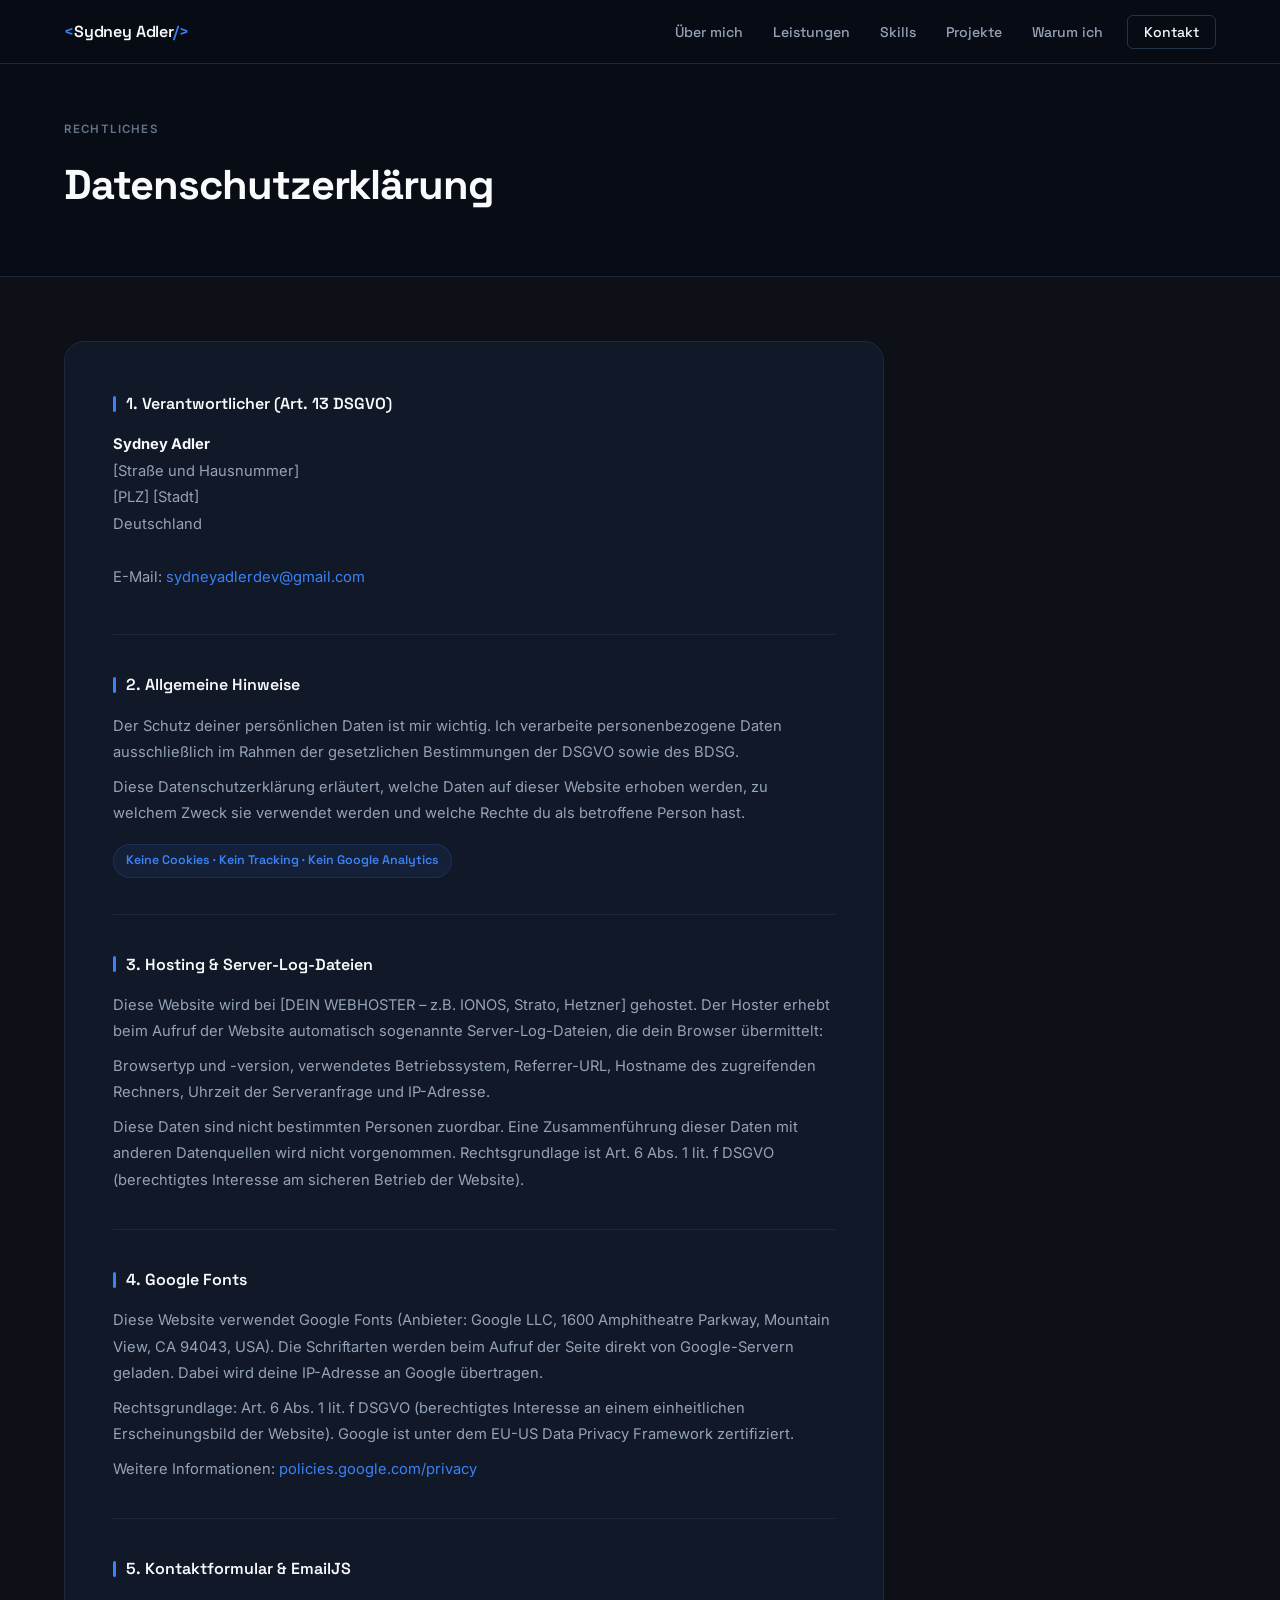
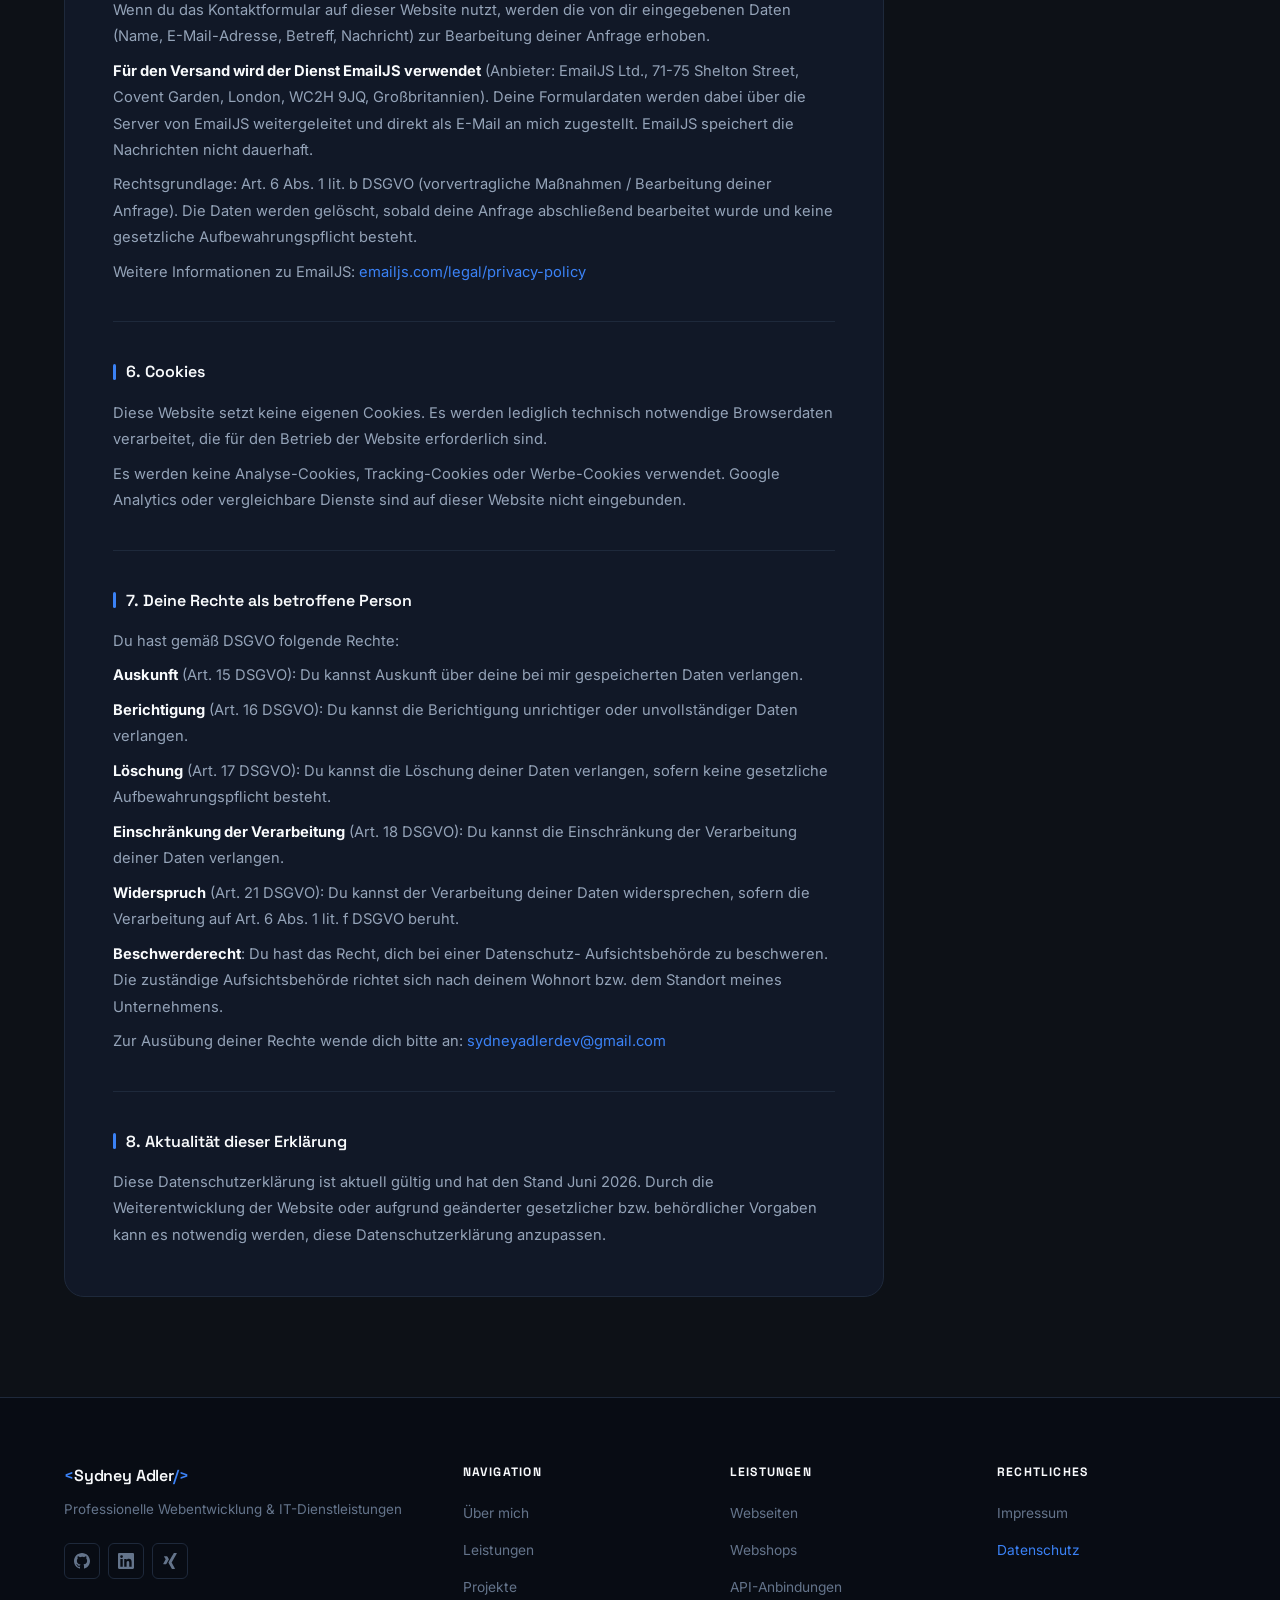
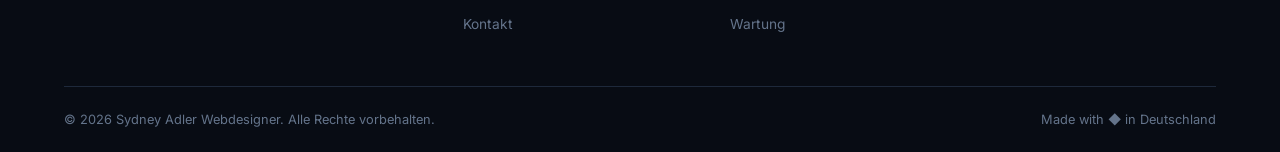
==== Portfolio/datenschutz.html @ a9b1ef99 "Rename to Sydney Adler Webdesigner, add GitHub link Co-Authored-By: Claude Sonnet 4.6 <noreply@anthr" ====
<!DOCTYPE html>
<html lang="de">
<head>
  <meta charset="UTF-8" />
  <meta name="viewport" content="width=device-width, initial-scale=1.0" />
  <!-- Datenschutz soll nicht von Suchmaschinen indexiert werden -->
  <meta name="robots" content="noindex, nofollow" />
  <title>Datenschutzerklärung | Sydney Adler Webdesigner</title>
  <link rel="preconnect" href="https://fonts.googleapis.com" />
  <link rel="preconnect" href="https://fonts.gstatic.com" crossorigin />
  <link href="https://fonts.googleapis.com/css2?family=Space+Grotesk:wght@300;400;500;600;700&family=Inter:wght@300;400;500;600&display=swap" rel="stylesheet" />
  <link rel="stylesheet" href="style.css" />
</head>
<body>

  <!-- NAVBAR – Links zeigen zurück auf index.html -->
  <nav class="navbar scrolled" id="navbar">
    <div class="navbar__container">
      <a href="index.html" class="navbar__logo">
        <span class="navbar__logo-bracket">&lt;</span>Sydney Adler<span class="navbar__logo-bracket">/&gt;</span>
      </a>
      <ul class="navbar__menu">
        <li><a href="index.html#about" class="navbar__link">Über mich</a></li>
        <li><a href="index.html#services" class="navbar__link">Leistungen</a></li>
        <li><a href="index.html#skills" class="navbar__link">Skills</a></li>
        <li><a href="index.html#projects" class="navbar__link">Projekte</a></li>
        <li><a href="index.html#why-me" class="navbar__link">Warum ich</a></li>
        <li><a href="index.html#contact" class="navbar__link navbar__link--cta">Kontakt</a></li>
      </ul>
      <button class="navbar__toggle" id="navbar-toggle" aria-label="Menü öffnen" aria-expanded="false">
        <span></span><span></span><span></span>
      </button>
    </div>
  </nav>

  <!-- MOBILE OVERLAY -->
  <div class="mobile-overlay" id="mobile-overlay">
    <button class="mobile-overlay__close" id="mobile-overlay-close" aria-label="Menü schließen">&#10005;</button>
    <ul class="mobile-overlay__menu">
      <li><a href="index.html#about" class="mobile-overlay__link">Über mich</a></li>
      <li><a href="index.html#services" class="mobile-overlay__link">Leistungen</a></li>
      <li><a href="index.html#skills" class="mobile-overlay__link">Skills</a></li>
      <li><a href="index.html#projects" class="mobile-overlay__link">Projekte</a></li>
      <li><a href="index.html#why-me" class="mobile-overlay__link">Warum ich</a></li>
      <li><a href="index.html#contact" class="mobile-overlay__link mobile-overlay__link--cta">Kontakt</a></li>
    </ul>
    <p class="mobile-overlay__brand">Sydney Adler Webdesigner</p>
  </div>

  <!-- SEITENHEADER -->
  <div class="legal-hero">
    <div class="container">
      <p class="legal-hero__label">Rechtliches</p>
      <h1 class="legal-hero__title">Datenschutzerklärung</h1>
    </div>
  </div>

  <!-- INHALT -->
  <div class="legal-content">
    <div class="container">
      <div class="legal-card">

        <!-- 1. Verantwortlicher -->
        <div class="legal-section">
          <h2 class="legal-section__title">1. Verantwortlicher (Art. 13 DSGVO)</h2>
          <address>
            <strong>Sydney Adler</strong><br />
            <!-- ADRESSE: Gleiche Adresse wie im Impressum -->
            [Straße und Hausnummer]<br />
            [PLZ] [Stadt]<br />
            Deutschland<br /><br />
            E-Mail: <a href="mailto:sydneyadlerdev@gmail.com">sydneyadlerdev@gmail.com</a>
          </address>
        </div>

        <!-- 2. Allgemeines -->
        <div class="legal-section">
          <h2 class="legal-section__title">2. Allgemeine Hinweise</h2>
          <p>
            Der Schutz deiner persönlichen Daten ist mir wichtig. Ich verarbeite personenbezogene
            Daten ausschließlich im Rahmen der gesetzlichen Bestimmungen der DSGVO sowie des BDSG.
          </p>
          <p>
            Diese Datenschutzerklärung erläutert, welche Daten auf dieser Website erhoben werden,
            zu welchem Zweck sie verwendet werden und welche Rechte du als betroffene Person hast.
          </p>
          <span class="legal-badge">Keine Cookies &#183; Kein Tracking &#183; Kein Google Analytics</span>
        </div>

        <!-- 3. Hosting -->
        <div class="legal-section">
          <h2 class="legal-section__title">3. Hosting &amp; Server-Log-Dateien</h2>
          <p>
            <!-- HOSTING: Trage hier deinen Webhost ein, sobald die Seite online geht -->
            Diese Website wird bei [DEIN WEBHOSTER – z.B. IONOS, Strato, Hetzner] gehostet.
            Der Hoster erhebt beim Aufruf der Website automatisch sogenannte Server-Log-Dateien,
            die dein Browser übermittelt:
          </p>
          <p>
            Browsertyp und -version, verwendetes Betriebssystem, Referrer-URL, Hostname des
            zugreifenden Rechners, Uhrzeit der Serveranfrage und IP-Adresse.
          </p>
          <p>
            Diese Daten sind nicht bestimmten Personen zuordbar. Eine Zusammenführung dieser Daten
            mit anderen Datenquellen wird nicht vorgenommen. Rechtsgrundlage ist Art. 6 Abs. 1 lit. f
            DSGVO (berechtigtes Interesse am sicheren Betrieb der Website).
          </p>
        </div>

        <!-- 4. Google Fonts -->
        <div class="legal-section">
          <h2 class="legal-section__title">4. Google Fonts</h2>
          <p>
            Diese Website verwendet Google Fonts (Anbieter: Google LLC, 1600 Amphitheatre Parkway,
            Mountain View, CA 94043, USA). Die Schriftarten werden beim Aufruf der Seite direkt von
            Google-Servern geladen. Dabei wird deine IP-Adresse an Google übertragen.
          </p>
          <p>
            Rechtsgrundlage: Art. 6 Abs. 1 lit. f DSGVO (berechtigtes Interesse an einem einheitlichen
            Erscheinungsbild der Website). Google ist unter dem EU-US Data Privacy Framework zertifiziert.
          </p>
          <p>
            Weitere Informationen: <a href="https://policies.google.com/privacy" target="_blank" rel="noopener noreferrer">
            policies.google.com/privacy</a>
          </p>
        </div>

        <!-- 5. Kontaktformular & EmailJS -->
        <div class="legal-section">
          <h2 class="legal-section__title">5. Kontaktformular &amp; EmailJS</h2>
          <p>
            Wenn du das Kontaktformular auf dieser Website nutzt, werden die von dir eingegebenen
            Daten (Name, E-Mail-Adresse, Betreff, Nachricht) zur Bearbeitung deiner Anfrage erhoben.
          </p>
          <p>
            <strong>Für den Versand wird der Dienst EmailJS verwendet</strong> (Anbieter: EmailJS Ltd.,
            71-75 Shelton Street, Covent Garden, London, WC2H 9JQ, Großbritannien). Deine Formulardaten
            werden dabei über die Server von EmailJS weitergeleitet und direkt als E-Mail an mich
            zugestellt. EmailJS speichert die Nachrichten nicht dauerhaft.
          </p>
          <p>
            Rechtsgrundlage: Art. 6 Abs. 1 lit. b DSGVO (vorvertragliche Maßnahmen / Bearbeitung
            deiner Anfrage). Die Daten werden gelöscht, sobald deine Anfrage abschließend bearbeitet
            wurde und keine gesetzliche Aufbewahrungspflicht besteht.
          </p>
          <p>
            Weitere Informationen zu EmailJS:
            <a href="https://www.emailjs.com/legal/privacy-policy/" target="_blank" rel="noopener noreferrer">
              emailjs.com/legal/privacy-policy
            </a>
          </p>
        </div>

        <!-- 6. Cookies -->
        <div class="legal-section">
          <h2 class="legal-section__title">6. Cookies</h2>
          <p>
            Diese Website setzt keine eigenen Cookies. Es werden lediglich technisch notwendige
            Browserdaten verarbeitet, die für den Betrieb der Website erforderlich sind.
          </p>
          <p>
            Es werden keine Analyse-Cookies, Tracking-Cookies oder Werbe-Cookies verwendet.
            Google Analytics oder vergleichbare Dienste sind auf dieser Website nicht eingebunden.
          </p>
        </div>

        <!-- 7. Betroffenenrechte -->
        <div class="legal-section">
          <h2 class="legal-section__title">7. Deine Rechte als betroffene Person</h2>
          <p>Du hast gemäß DSGVO folgende Rechte:</p>
          <p>
            <strong>Auskunft</strong> (Art. 15 DSGVO): Du kannst Auskunft über deine bei mir
            gespeicherten Daten verlangen.
          </p>
          <p>
            <strong>Berichtigung</strong> (Art. 16 DSGVO): Du kannst die Berichtigung unrichtiger
            oder unvollständiger Daten verlangen.
          </p>
          <p>
            <strong>Löschung</strong> (Art. 17 DSGVO): Du kannst die Löschung deiner Daten
            verlangen, sofern keine gesetzliche Aufbewahrungspflicht besteht.
          </p>
          <p>
            <strong>Einschränkung der Verarbeitung</strong> (Art. 18 DSGVO): Du kannst die
            Einschränkung der Verarbeitung deiner Daten verlangen.
          </p>
          <p>
            <strong>Widerspruch</strong> (Art. 21 DSGVO): Du kannst der Verarbeitung deiner Daten
            widersprechen, sofern die Verarbeitung auf Art. 6 Abs. 1 lit. f DSGVO beruht.
          </p>
          <p>
            <strong>Beschwerderecht</strong>: Du hast das Recht, dich bei einer Datenschutz-
            Aufsichtsbehörde zu beschweren. Die zuständige Aufsichtsbehörde richtet sich nach
            deinem Wohnort bzw. dem Standort meines Unternehmens.
          </p>
          <p>
            Zur Ausübung deiner Rechte wende dich bitte an:
            <a href="mailto:sydneyadlerdev@gmail.com">sydneyadlerdev@gmail.com</a>
          </p>
        </div>

        <!-- 8. Aktualität -->
        <div class="legal-section">
          <h2 class="legal-section__title">8. Aktualität dieser Erklärung</h2>
          <p>
            Diese Datenschutzerklärung ist aktuell gültig und hat den Stand Juni 2026.
            Durch die Weiterentwicklung der Website oder aufgrund geänderter gesetzlicher bzw.
            behördlicher Vorgaben kann es notwendig werden, diese Datenschutzerklärung anzupassen.
          </p>
        </div>

      </div>
    </div>
  </div>

  <!-- FOOTER -->
  <footer class="footer">
    <div class="container">
      <div class="footer__grid">
        <div class="footer__brand">
          <a href="index.html" class="footer__logo">
            <span class="navbar__logo-bracket">&lt;</span>Sydney Adler<span class="navbar__logo-bracket">/&gt;</span>
          </a>
          <p class="footer__tagline">Professionelle Webentwicklung &amp; IT-Dienstleistungen</p>
          <div class="footer__social">
            <a href="https://github.com/sydneyadlr" class="footer__social-link" aria-label="GitHub" target="_blank" rel="noopener noreferrer">
              <svg xmlns="http://www.w3.org/2000/svg" width="16" height="16" viewBox="0 0 24 24" fill="currentColor" aria-hidden="true"><path d="M12 0C5.374 0 0 5.373 0 12c0 5.302 3.438 9.8 8.207 11.387.599.111.793-.261.793-.577v-2.234c-3.338.726-4.033-1.416-4.033-1.416-.546-1.387-1.333-1.756-1.333-1.756-1.089-.745.083-.729.083-.729 1.205.084 1.839 1.237 1.839 1.237 1.07 1.834 2.807 1.304 3.492.997.107-.775.418-1.305.762-1.604-2.665-.305-5.467-1.334-5.467-5.931 0-1.311.469-2.381 1.236-3.221-.124-.303-.535-1.524.117-3.176 0 0 1.008-.322 3.301 1.23A11.509 11.509 0 0 1 12 5.803c1.02.005 2.047.138 3.006.404 2.291-1.552 3.297-1.23 3.297-1.23.653 1.653.242 2.874.118 3.176.77.84 1.235 1.911 1.235 3.221 0 4.609-2.807 5.624-5.479 5.921.43.372.823 1.102.823 2.222v3.293c0 .319.192.694.801.576C20.566 21.797 24 17.3 24 12c0-6.627-5.373-12-12-12z"/></svg>
            </a>
            <a href="#" class="footer__social-link" aria-label="LinkedIn">
              <svg xmlns="http://www.w3.org/2000/svg" width="16" height="16" viewBox="0 0 24 24" fill="currentColor" aria-hidden="true"><path d="M20.447 20.452h-3.554v-5.569c0-1.328-.027-3.037-1.852-3.037-1.853 0-2.136 1.445-2.136 2.939v5.667H9.351V9h3.414v1.561h.046c.477-.9 1.637-1.85 3.37-1.85 3.601 0 4.267 2.37 4.267 5.455v6.286zM5.337 7.433a2.062 2.062 0 0 1-2.063-2.065 2.064 2.064 0 1 1 2.063 2.065zm1.782 13.019H3.555V9h3.564v11.452zM22.225 0H1.771C.792 0 0 .774 0 1.729v20.542C0 23.227.792 24 1.771 24h20.451C23.2 24 24 23.227 24 22.271V1.729C24 .774 23.2 0 22.222 0h.003z"/></svg>
            </a>
            <a href="#" class="footer__social-link" aria-label="XING">
              <svg xmlns="http://www.w3.org/2000/svg" width="16" height="16" viewBox="0 0 24 24" fill="currentColor" aria-hidden="true"><path d="M18.188 0c-.517 0-.741.325-.927.66 0 0-7.455 13.224-7.702 13.657.015.024 4.919 9.023 4.919 9.023.17.308.436.66.967.66h3.454c.211 0 .375-.078.463-.22.089-.151.089-.346-.009-.536l-4.879-8.916c-.004-.006-.004-.016 0-.022L22.139.756c.095-.191.097-.387.006-.535C22.056.078 21.894 0 21.686 0h-3.498zM3.648 4.74c-.211 0-.385.074-.473.216-.09.149-.078.339.02.531l2.34 4.05c.004.01.004.016 0 .021L1.86 16.051c-.099.188-.093.381 0 .529.085.142.239.234.45.234h3.461c.518 0 .766-.348.945-.667l3.734-6.609-2.378-4.155c-.172-.315-.434-.643-.962-.643H3.648z"/></svg>
            </a>
          </div>
        </div>
        <div class="footer__nav">
          <h4 class="footer__nav-title">Navigation</h4>
          <ul class="footer__nav-list">
            <li><a href="index.html#about">Über mich</a></li>
            <li><a href="index.html#services">Leistungen</a></li>
            <li><a href="index.html#projects">Projekte</a></li>
            <li><a href="index.html#contact">Kontakt</a></li>
          </ul>
        </div>
        <div class="footer__nav">
          <h4 class="footer__nav-title">Leistungen</h4>
          <ul class="footer__nav-list">
            <li><a href="index.html#services">Webseiten</a></li>
            <li><a href="index.html#services">Webshops</a></li>
            <li><a href="index.html#services">API-Anbindungen</a></li>
            <li><a href="index.html#services">Wartung</a></li>
          </ul>
        </div>
        <div class="footer__nav">
          <h4 class="footer__nav-title">Rechtliches</h4>
          <ul class="footer__nav-list">
            <li><a href="impressum.html">Impressum</a></li>
            <li><a href="datenschutz.html" style="color: var(--blue-primary)">Datenschutz</a></li>
          </ul>
        </div>
      </div>
      <div class="footer__bottom">
        <p>&copy; 2026 Sydney Adler Webdesigner. Alle Rechte vorbehalten.</p>
        <p class="footer__made">Made with &#9670; in Deutschland</p>
      </div>
    </div>
  </footer>

  <script>
    document.addEventListener('DOMContentLoaded', () => {
      const toggle   = document.getElementById('navbar-toggle');
      const overlay  = document.getElementById('mobile-overlay');
      const closeBtn = document.getElementById('mobile-overlay-close');
      const links    = document.querySelectorAll('.mobile-overlay__link');
      if (!toggle || !overlay) return;
      const open  = () => { overlay.classList.add('open');    toggle.classList.add('open');    toggle.setAttribute('aria-expanded', 'true');  document.body.style.overflow = 'hidden'; };
      const close = () => { overlay.classList.remove('open'); toggle.classList.remove('open'); toggle.setAttribute('aria-expanded', 'false'); document.body.style.overflow = '';       };
      toggle.addEventListener('click', () => overlay.classList.contains('open') ? close() : open());
      if (closeBtn) closeBtn.addEventListener('click', close);
      links.forEach(l => l.addEventListener('click', close));
      document.addEventListener('keydown', e => { if (e.key === 'Escape') close(); });
    });
  </script>
</body>
</html>
---- Portfolio/style.css ----
/* =============================================
   SYDNEY ADLER WEB SOLUTIONS — PORTFOLIO CSS
   Design: Clean & Professional
   ============================================= */

/* --- Custom Properties --- */
:root {
  --bg-primary:    #080c14;
  --bg-secondary:  #0d1117;
  --bg-card:       #111827;
  --bg-card-hover: #141e2e;

  --blue-primary: #3b82f6;
  --blue-light:   #60a5fa;
  --blue-dark:    #2563eb;
  --accent:       #06b6d4;

  --text-primary:   #f8fafc;
  --text-secondary: #94a3b8;
  --text-muted:     #64748b;

  --border:       #1e293b;
  --border-light: #253347;

  --glow: rgba(59, 130, 246, 0.15);

  --radius-sm:  6px;
  --radius-md:  10px;
  --radius-lg:  16px;
  --radius-xl:  20px;

  --transition: 0.2s ease;

  --font-heading: 'Space Grotesk', sans-serif;
  --font-body:    'Inter', sans-serif;

  --navbar-height: 64px;
}

/* --- Reset & Base --- */
*, *::before, *::after { box-sizing: border-box; margin: 0; padding: 0; }

html {
  scroll-behavior: smooth;
  font-size: 16px;
  -webkit-text-size-adjust: 100%;
}

::-webkit-scrollbar              { width: 5px; }
::-webkit-scrollbar-track        { background: var(--bg-primary); }
::-webkit-scrollbar-thumb        { background: var(--border-light); border-radius: 3px; }
::-webkit-scrollbar-thumb:hover  { background: var(--blue-primary); }
*                                { scrollbar-width: thin; scrollbar-color: var(--border-light) var(--bg-primary); }

::selection { background: rgba(59, 130, 246, 0.25); color: var(--text-primary); }

body {
  font-family: var(--font-body);
  background-color: var(--bg-primary);
  color: var(--text-primary);
  line-height: 1.7;
  overflow-x: hidden;
  -webkit-font-smoothing: antialiased;
}

a { text-decoration: none; color: inherit; }
ul { list-style: none; }
img { display: block; max-width: 100%; }
button { cursor: pointer; border: none; background: none; font-family: inherit; }
input, textarea { font-family: inherit; }

/* --- Utility --- */
.container {
  width: 100%;
  max-width: 1200px;
  margin: 0 auto;
  padding: 0 24px;
}

.section { padding: 120px 0; }

.gradient-text {
  color: var(--blue-primary);
  -webkit-text-fill-color: var(--blue-primary);
}

.section__label {
  display: block;
  font-size: 0.72rem;
  font-weight: 600;
  letter-spacing: 0.1em;
  text-transform: uppercase;
  color: var(--text-muted);
  margin-bottom: 12px;
}

.section__title {
  font-family: var(--font-heading);
  font-size: clamp(1.9rem, 4vw, 2.8rem);
  font-weight: 700;
  line-height: 1.2;
  letter-spacing: -0.025em;
  color: var(--text-primary);
  margin-bottom: 14px;
}

.section__subtitle {
  font-size: 1rem;
  color: var(--text-secondary);
  max-width: 580px;
  line-height: 1.75;
}

.section__header { text-align: center; margin-bottom: 72px; }
.section__header .section__label    { text-align: center; }
.section__header .section__subtitle { margin: 0 auto; }

/* --- Scroll Reveal — opacity only --- */
.scroll-reveal {
  opacity: 0;
  transition: opacity 0.5s ease;
}
.scroll-reveal.visible { opacity: 1; }

/* --- Hero Fade-in --- */
.animate-fade-up {
  opacity: 0;
  animation: fadeIn 0.5s ease forwards;
}

@keyframes fadeIn {
  to { opacity: 1; }
}

/* --- Buttons --- */
.btn {
  display: inline-flex;
  align-items: center;
  gap: 10px;
  padding: 13px 24px;
  border-radius: var(--radius-md);
  font-family: var(--font-heading);
  font-size: 0.92rem;
  font-weight: 600;
  letter-spacing: 0.01em;
  transition: background var(--transition), border-color var(--transition),
              color var(--transition), box-shadow var(--transition);
}

.btn--primary {
  background: var(--blue-primary);
  color: #fff;
  border: 1px solid var(--blue-primary);
}
.btn--primary:hover {
  background: var(--blue-dark);
  border-color: var(--blue-dark);
}

.btn--secondary {
  background: transparent;
  color: var(--text-primary);
  border: 1px solid var(--border-light);
}
.btn--secondary:hover {
  border-color: var(--text-primary);
  background: rgba(248, 250, 252, 0.04);
}

.btn--full { width: 100%; justify-content: center; }

/* =============================================
   NAVBAR
   ============================================= */
.navbar {
  position: fixed;
  top: 0; left: 0; right: 0;
  z-index: 1000;
  height: calc(var(--navbar-height) + env(safe-area-inset-top, 0px));
  padding-top: env(safe-area-inset-top, 0px);
  transition: background var(--transition), backdrop-filter var(--transition), border-color var(--transition);
  border-bottom: 1px solid transparent;
}
.navbar.scrolled {
  background: rgba(8, 12, 20, 0.88);
  backdrop-filter: blur(16px);
  -webkit-backdrop-filter: blur(16px);
  border-bottom-color: var(--border);
}

.navbar__container {
  max-width: 1200px;
  margin: 0 auto;
  padding: 0 24px;
  height: 100%;
  display: flex;
  align-items: center;
  justify-content: space-between;
}

.navbar__logo {
  font-family: var(--font-heading);
  font-size: 1rem;
  font-weight: 600;
  letter-spacing: -0.01em;
  color: var(--text-primary);
  transition: opacity var(--transition);
  white-space: nowrap;
  flex-shrink: 0;
}
.navbar__logo:hover { opacity: 0.75; }
.navbar__logo-bracket { color: var(--blue-primary); }

.navbar__menu {
  display: flex;
  align-items: center;
  gap: 2px;
}

.navbar__link {
  padding: 7px 14px;
  border-radius: var(--radius-sm);
  font-family: var(--font-heading);
  font-size: 0.88rem;
  font-weight: 500;
  color: var(--text-secondary);
  transition: color var(--transition), background var(--transition);
}
.navbar__link:hover  { color: var(--text-primary); }
.navbar__link.active { color: var(--text-primary); }

.navbar__link--cta {
  border: 1px solid var(--border-light);
  color: var(--text-primary);
  margin-left: 8px;
  padding: 7px 16px;
}
.navbar__link--cta:hover {
  border-color: var(--blue-primary);
  color: var(--blue-primary);
  background: rgba(59, 130, 246, 0.06);
}

.navbar__toggle {
  display: none;
  flex-direction: column;
  gap: 5px;
  width: 28px;
  padding: 4px 0;
}
.navbar__toggle span {
  display: block;
  width: 100%;
  height: 1.5px;
  background: var(--text-secondary);
  border-radius: 2px;
  transition: var(--transition);
}
.navbar__toggle:hover span { background: var(--text-primary); }
.navbar__toggle.open span:nth-child(1) { transform: translateY(6.5px) rotate(45deg); }
.navbar__toggle.open span:nth-child(2) { opacity: 0; }
.navbar__toggle.open span:nth-child(3) { transform: translateY(-6.5px) rotate(-45deg); }

/* Mobile Overlay */
.mobile-overlay {
  position: fixed;
  inset: 0;
  z-index: 1001;
  background: rgba(8, 12, 20, 0.98);
  backdrop-filter: blur(24px);
  -webkit-backdrop-filter: blur(24px);
  display: flex;
  flex-direction: column;
  align-items: center;
  justify-content: center;
  gap: 4px;
  opacity: 0;
  pointer-events: none;
  transition: opacity 0.3s ease;
}
.mobile-overlay.open { opacity: 1; pointer-events: auto; }

.mobile-overlay__close {
  position: absolute;
  top: calc(20px + env(safe-area-inset-top, 0px));
  right: calc(20px + env(safe-area-inset-right, 0px));
  font-size: 1.2rem;
  color: var(--text-muted);
  width: 40px;
  height: 40px;
  display: flex;
  align-items: center;
  justify-content: center;
  border-radius: var(--radius-sm);
  border: 1px solid var(--border);
  transition: var(--transition);
}
.mobile-overlay__close:hover { color: var(--text-primary); border-color: var(--border-light); }

.mobile-overlay__link {
  display: block;
  padding: 12px 40px;
  font-family: var(--font-heading);
  font-size: 1.5rem;
  font-weight: 600;
  color: var(--text-secondary);
  border-radius: var(--radius-md);
  transition: color var(--transition);
  letter-spacing: -0.02em;
}
.mobile-overlay__link:hover { color: var(--text-primary); }
.mobile-overlay__link--cta  { color: var(--blue-primary); }

.mobile-overlay__brand {
  position: absolute;
  bottom: calc(28px + env(safe-area-inset-bottom, 0px));
  font-size: 0.75rem;
  color: var(--text-muted);
  letter-spacing: 0.1em;
  text-transform: uppercase;
}

/* =============================================
   HERO
   ============================================= */
.hero {
  position: relative;
  min-height: 100vh;
  min-height: 100svh;
  display: flex;
  align-items: center;
  background:
    radial-gradient(ellipse 80% 50% at 50% 0%, rgba(59, 130, 246, 0.06) 0%, transparent 60%),
    var(--bg-primary);
}

.hero__content {
  position: relative;
  padding-top: calc(var(--navbar-height) + env(safe-area-inset-top, 0px) + 48px);
  padding-bottom: 96px;
  max-width: 720px;
}

.hero__badge {
  display: inline-flex;
  align-items: center;
  gap: 8px;
  font-size: 0.82rem;
  font-weight: 500;
  color: var(--text-secondary);
  margin-bottom: 32px;
}

.hero__badge-dot {
  width: 7px;
  height: 7px;
  border-radius: 50%;
  background: #22c55e;
  flex-shrink: 0;
}

.hero__title {
  font-family: var(--font-heading);
  font-size: clamp(2.6rem, 7vw, 4.8rem);
  font-weight: 700;
  line-height: 1.08;
  letter-spacing: -0.03em;
  color: var(--text-primary);
  margin-bottom: 24px;
}

.hero__subtitle {
  font-size: 1.05rem;
  color: var(--text-secondary);
  max-width: 520px;
  line-height: 1.8;
  margin-bottom: 40px;
}

.hero__buttons {
  display: flex;
  flex-wrap: wrap;
  gap: 12px;
  margin-bottom: 64px;
}

.hero__stats {
  display: flex;
  align-items: center;
  gap: 32px;
  flex-wrap: wrap;
}

.hero__stat-number {
  display: block;
  font-family: var(--font-heading);
  font-size: 1.6rem;
  font-weight: 700;
  color: var(--text-primary);
  line-height: 1;
  letter-spacing: -0.03em;
}
.hero__stat-label {
  display: block;
  font-size: 0.78rem;
  color: var(--text-muted);
  margin-top: 4px;
}

.hero__stat-divider {
  width: 1px;
  height: 28px;
  background: var(--border);
}

.hero__scroll-indicator {
  position: absolute;
  bottom: 32px;
  left: 50%;
  transform: translateX(-50%);
  display: flex;
  flex-direction: column;
  align-items: center;
  gap: 6px;
  color: var(--text-muted);
  font-size: 0.68rem;
  letter-spacing: 0.12em;
  text-transform: uppercase;
}

.hero__scroll-line {
  width: 1px;
  height: 36px;
  background: linear-gradient(to bottom, var(--border-light), transparent);
}

/* =============================================
   ABOUT
   ============================================= */
.about { background: var(--bg-secondary); }

.about__grid {
  display: grid;
  grid-template-columns: 1fr 1.5fr;
  gap: 80px;
  align-items: center;
}

.about__visual { position: relative; }

.about__image-frame {
  position: relative;
  width: 280px;
  margin: 0 auto;
}

.about__image-placeholder {
  width: 240px;
  height: 240px;
  border-radius: 50%;
  background: var(--bg-card);
  border: 1px solid var(--border-light);
  display: flex;
  align-items: center;
  justify-content: center;
  margin: 0 auto;
}

.about__initials {
  font-family: var(--font-heading);
  font-size: 4rem;
  font-weight: 700;
  color: var(--blue-primary);
}

.about__image-glow {
  position: absolute;
  inset: -10px;
  border-radius: 50%;
  background: radial-gradient(ellipse at center, rgba(59, 130, 246, 0.05), transparent 65%);
  pointer-events: none;
}

.about__badge-card {
  position: absolute;
  background: var(--bg-card);
  border: 1px solid var(--border-light);
  border-radius: var(--radius-md);
  padding: 8px 14px;
  font-family: var(--font-heading);
  font-size: 0.8rem;
  font-weight: 500;
  color: var(--text-secondary);
  white-space: nowrap;
  box-shadow: 0 4px 16px rgba(0,0,0,0.3);
  display: flex;
  align-items: center;
  gap: 7px;
}
.about__badge-card--1 { top: 10px; right: 0; }
.about__badge-card--2 { bottom: 20px; left: 0; }
.about__badge-icon    { color: var(--blue-primary); }

.about__text {
  color: var(--text-secondary);
  margin-bottom: 14px;
  font-size: 0.97rem;
  line-height: 1.75;
}

.about__highlights {
  display: grid;
  grid-template-columns: 1fr 1fr;
  gap: 10px;
  margin-top: 28px;
}

.about__highlight {
  display: flex;
  align-items: center;
  gap: 9px;
  font-size: 0.86rem;
  font-weight: 500;
  color: var(--text-secondary);
}

.about__highlight-dot {
  width: 5px;
  height: 5px;
  border-radius: 50%;
  background: var(--blue-primary);
  flex-shrink: 0;
}

/* =============================================
   SERVICES
   ============================================= */
.services { background: var(--bg-primary); }

.services__grid {
  display: grid;
  grid-template-columns: repeat(3, 1fr);
  gap: 16px;
}

.service-card {
  background: var(--bg-card);
  border: 1px solid var(--border);
  border-radius: var(--radius-lg);
  padding: 24px;
  transition: border-color var(--transition), background var(--transition), box-shadow var(--transition);
  display: flex;
  flex-direction: column;
}
.service-card:hover {
  border-color: var(--border-light);
  background: var(--bg-card-hover);
  box-shadow: 0 4px 24px rgba(0,0,0,0.15);
}

.service-card__icon-wrap {
  width: 40px;
  height: 40px;
  border-radius: var(--radius-sm);
  background: rgba(59, 130, 246, 0.08);
  display: flex;
  align-items: center;
  justify-content: center;
  margin-bottom: 18px;
  flex-shrink: 0;
}

.service-card__icon {
  font-size: 1rem;
  color: var(--blue-primary);
}

.service-card__title {
  font-family: var(--font-heading);
  font-size: 0.97rem;
  font-weight: 600;
  color: var(--text-primary);
  margin-bottom: 8px;
  letter-spacing: -0.01em;
}

.service-card__text {
  font-size: 0.86rem;
  color: var(--text-secondary);
  line-height: 1.7;
  margin-bottom: 18px;
  flex: 1;
}

.service-card__tags {
  display: flex;
  flex-wrap: wrap;
  gap: 5px;
}
.service-card__tags span {
  padding: 2px 8px;
  border-radius: 4px;
  font-size: 0.7rem;
  font-weight: 500;
  font-family: var(--font-heading);
  border: 1px solid var(--border);
  color: var(--text-muted);
  background: transparent;
}

/* =============================================
   SKILLS
   ============================================= */
.skills { background: var(--bg-secondary); }

.skills__grid {
  display: grid;
  grid-template-columns: repeat(3, 1fr);
  gap: 12px;
}

.skill-card {
  background: var(--bg-card);
  border: 1px solid var(--border);
  border-radius: var(--radius-md);
  padding: 18px 20px;
  transition: border-color var(--transition);
}
.skill-card:hover { border-color: var(--border-light); }

.skill-card__header {
  display: flex;
  align-items: center;
  gap: 10px;
  margin-bottom: 12px;
}

.skill-card__dot {
  width: 8px;
  height: 8px;
  border-radius: 50%;
  flex-shrink: 0;
}

.skill-card__name {
  font-family: var(--font-heading);
  font-size: 0.9rem;
  font-weight: 600;
  color: var(--text-primary);
  flex: 1;
}

.skill-card__level {
  font-size: 0.7rem;
  font-weight: 500;
  color: var(--text-muted);
}

.skill-card__bar {
  height: 3px;
  background: var(--bg-secondary);
  border-radius: 3px;
  overflow: hidden;
}

.skill-card__fill {
  height: 100%;
  width: 0;
  border-radius: 3px;
  background: var(--blue-primary);
  transition: width 1.2s cubic-bezier(0.16, 1, 0.3, 1);
}

/* =============================================
   PROJECTS
   ============================================= */
.projects { background: var(--bg-primary); }

.projects__grid {
  display: grid;
  grid-template-columns: repeat(2, 1fr);
  gap: 16px;
}

.project-card {
  background: var(--bg-card);
  border: 1px solid var(--border);
  border-radius: var(--radius-lg);
  overflow: hidden;
  transition: border-color var(--transition), transform var(--transition), box-shadow var(--transition);
  display: flex;
  flex-direction: column;
}
.project-card:hover {
  border-color: var(--border-light);
  transform: translateY(-2px);
  box-shadow: 0 8px 24px rgba(0,0,0,0.2);
}

.project-card__preview {
  height: 180px;
  position: relative;
  overflow: hidden;
}
.project-card__preview--1 { background: #0b1120; }
.project-card__preview--2 { background: #0c1422; }
.project-card__preview--3 { background: #0a1218; }
.project-card__preview--4 { background: #0d1322; }

.project-card__preview-inner {
  position: absolute;
  inset: 0;
  display: flex;
  flex-direction: column;
  align-items: center;
  justify-content: center;
  gap: 6px;
}

.project-card__preview-icon {
  font-size: 2rem;
  color: var(--blue-primary);
  opacity: 0.4;
  line-height: 1;
}

.project-card__preview-label {
  font-size: 0.66rem;
  font-weight: 500;
  letter-spacing: 0.12em;
  text-transform: uppercase;
  color: var(--text-muted);
}

.project-card__content { padding: 20px; flex: 1; display: flex; flex-direction: column; }

.project-card__tags {
  display: flex;
  flex-wrap: wrap;
  gap: 5px;
  margin-bottom: 12px;
}
.project-card__tags span {
  padding: 2px 8px;
  border-radius: 4px;
  font-size: 0.68rem;
  font-weight: 500;
  font-family: var(--font-heading);
  border: 1px solid var(--border);
  color: var(--text-muted);
  background: transparent;
}

.project-card__title {
  font-family: var(--font-heading);
  font-size: 1.05rem;
  font-weight: 600;
  color: var(--text-primary);
  margin-bottom: 8px;
  letter-spacing: -0.01em;
}

.project-card__text {
  font-size: 0.86rem;
  color: var(--text-secondary);
  line-height: 1.7;
  flex: 1;
  margin-bottom: 18px;
}

.project-card__footer {
  display: flex;
  gap: 16px;
  padding-top: 14px;
  border-top: 1px solid var(--border);
}

.project-card__link {
  font-family: var(--font-heading);
  font-size: 0.82rem;
  font-weight: 600;
  color: var(--blue-primary);
  transition: color var(--transition);
}
.project-card__link:hover { color: var(--blue-light); }
.project-card__link--ghost { color: var(--text-muted); }
.project-card__link--ghost:hover { color: var(--text-secondary); }

/* =============================================
   WHY ME
   ============================================= */
.why-me { background: var(--bg-secondary); }

.why-me__grid {
  display: grid;
  grid-template-columns: repeat(3, 1fr);
  gap: 16px;
}

.why-card {
  background: var(--bg-card);
  border: 1px solid var(--border);
  border-radius: var(--radius-lg);
  padding: 24px;
  transition: border-color var(--transition);
}
.why-card:hover { border-color: var(--border-light); }

.why-card__icon {
  font-size: 1.3rem;
  color: var(--blue-primary);
  margin-bottom: 14px;
  display: block;
  opacity: 0.8;
}

.why-card__title {
  font-family: var(--font-heading);
  font-size: 0.97rem;
  font-weight: 600;
  color: var(--text-primary);
  margin-bottom: 8px;
  letter-spacing: -0.01em;
}

.why-card__text {
  font-size: 0.86rem;
  color: var(--text-secondary);
  line-height: 1.7;
}

/* =============================================
   CONTACT
   ============================================= */
.contact { background: var(--bg-primary); }

.contact__grid {
  display: grid;
  grid-template-columns: 1fr 1.2fr;
  gap: 80px;
  align-items: start;
}

.contact__text {
  color: var(--text-secondary);
  font-size: 1rem;
  line-height: 1.75;
  margin-bottom: 32px;
}

.contact__details { display: flex; flex-direction: column; gap: 18px; margin-bottom: 32px; }

.contact__detail { display: flex; align-items: flex-start; gap: 14px; }

.contact__detail-icon {
  font-size: 0.9rem;
  color: var(--blue-primary);
  opacity: 0.7;
  width: 18px;
  flex-shrink: 0;
  margin-top: 3px;
}

.contact__detail-body  { display: flex; flex-direction: column; gap: 2px; }
.contact__detail-label { font-size: 0.72rem; color: var(--text-muted); letter-spacing: 0.08em; text-transform: uppercase; }
.contact__detail-value { font-size: 0.92rem; font-weight: 500; color: var(--text-primary); }

.contact__social { display: flex; gap: 10px; }
.contact__social-link {
  width: 40px;
  height: 40px;
  border-radius: var(--radius-sm);
  border: 1px solid var(--border);
  background: var(--bg-card);
  display: flex;
  align-items: center;
  justify-content: center;
  color: var(--text-muted);
  transition: var(--transition);
}
.contact__social-link:hover {
  border-color: var(--border-light);
  color: var(--text-primary);
}

/* Form */
.contact-form { display: flex; flex-direction: column; gap: 18px; }
.form-group   { display: flex; flex-direction: column; gap: 6px; }

.form-label {
  font-family: var(--font-heading);
  font-size: 0.8rem;
  font-weight: 600;
  color: var(--text-secondary);
  letter-spacing: 0.03em;
}

.form-input, .form-textarea {
  background: var(--bg-secondary);
  border: 1px solid var(--border);
  border-radius: var(--radius-md);
  padding: 12px 16px;
  font-size: 0.92rem;
  color: var(--text-primary);
  width: 100%;
  transition: border-color var(--transition), box-shadow var(--transition);
  outline: none;
  resize: none;
}
.form-input::placeholder, .form-textarea::placeholder { color: var(--text-muted); }
.form-input:focus, .form-textarea:focus {
  border-color: var(--blue-primary);
  box-shadow: 0 0 0 2px rgba(59, 130, 246, 0.12);
}
.form-input.error, .form-textarea.error { border-color: #ef4444; }
.form-error { font-size: 0.76rem; color: #ef4444; min-height: 16px; }

.form-success {
  display: none;
  align-items: center;
  gap: 8px;
  padding: 12px 16px;
  border-radius: var(--radius-md);
  background: rgba(34, 197, 94, 0.06);
  border: 1px solid rgba(34, 197, 94, 0.2);
  color: #86efac;
  font-size: 0.88rem;
  font-weight: 500;
}
.form-success.visible { display: flex; }

/* =============================================
   FOOTER
   ============================================= */
.footer {
  background: var(--bg-primary);
  border-top: 1px solid var(--border);
  padding: 64px 0 0;
}

.footer__grid {
  display: grid;
  grid-template-columns: 1.6fr 1fr 1fr 1fr;
  gap: 48px;
  padding-bottom: 48px;
  border-bottom: 1px solid var(--border);
}

.footer__logo {
  font-family: var(--font-heading);
  font-size: 1rem;
  font-weight: 600;
  color: var(--text-primary);
  display: inline-block;
  margin-bottom: 10px;
  transition: opacity var(--transition);
  letter-spacing: -0.01em;
}
.footer__logo:hover { opacity: 0.75; }

.footer__tagline {
  font-size: 0.84rem;
  color: var(--text-muted);
  margin-bottom: 22px;
  line-height: 1.6;
}

.footer__social { display: flex; gap: 8px; }
.footer__social-link {
  width: 36px;
  height: 36px;
  border-radius: var(--radius-sm);
  border: 1px solid var(--border);
  display: flex;
  align-items: center;
  justify-content: center;
  color: var(--text-muted);
  transition: var(--transition);
}
.footer__social-link:hover {
  color: var(--text-primary);
  border-color: var(--border-light);
}

.footer__nav-title {
  font-family: var(--font-heading);
  font-size: 0.76rem;
  font-weight: 700;
  letter-spacing: 0.1em;
  text-transform: uppercase;
  color: var(--text-primary);
  margin-bottom: 16px;
}

.footer__nav-list { display: flex; flex-direction: column; gap: 10px; }
.footer__nav-list a { font-size: 0.86rem; color: var(--text-muted); transition: color var(--transition); }
.footer__nav-list a:hover { color: var(--text-primary); }

.footer__bottom {
  padding: 22px 0;
  display: flex;
  align-items: center;
  justify-content: space-between;
  flex-wrap: wrap;
  gap: 8px;
}
.footer__bottom p { font-size: 0.8rem; color: var(--text-muted); }
.footer__made     { color: var(--text-muted); }

/* =============================================
   BUTTON — Ladeanimation
   ============================================= */
.btn-spinner {
  width: 15px;
  height: 15px;
  border: 1.5px solid rgba(255, 255, 255, 0.3);
  border-top-color: #fff;
  border-radius: 50%;
  animation: spin 0.65s linear infinite;
  flex-shrink: 0;
}

@keyframes spin {
  to { transform: rotate(360deg); }
}

.btn--loading { pointer-events: none; opacity: 0.8; }

/* =============================================
   FORMULAR — Globale Fehlermeldung
   ============================================= */
.form-error-global {
  display: none;
  align-items: flex-start;
  gap: 8px;
  padding: 12px 16px;
  border-radius: var(--radius-md);
  background: rgba(239, 68, 68, 0.06);
  border: 1px solid rgba(239, 68, 68, 0.2);
  color: #fca5a5;
  font-size: 0.86rem;
  line-height: 1.6;
}
.form-error-global strong { color: var(--blue-light); font-weight: 600; }
.form-error-global.visible { display: flex; }

/* =============================================
   LEGAL PAGES (impressum.html / datenschutz.html)
   ============================================= */
.legal-hero {
  padding: calc(var(--navbar-height) + env(safe-area-inset-top, 0px) + 56px) 0 56px;
  background: var(--bg-primary);
  border-bottom: 1px solid var(--border);
}

.legal-hero__label {
  display: block;
  font-size: 0.72rem;
  font-weight: 600;
  letter-spacing: 0.1em;
  text-transform: uppercase;
  color: var(--text-muted);
  margin-bottom: 10px;
}

.legal-hero__title {
  font-family: var(--font-heading);
  font-size: clamp(1.8rem, 4vw, 2.6rem);
  font-weight: 700;
  color: var(--text-primary);
  letter-spacing: -0.025em;
}

.legal-content {
  padding: 64px 0 100px;
  background: var(--bg-secondary);
}

.legal-card {
  background: var(--bg-card);
  border: 1px solid var(--border);
  border-radius: var(--radius-xl);
  padding: 48px;
  max-width: 820px;
}

.legal-section {
  margin-bottom: 36px;
  padding-bottom: 36px;
  border-bottom: 1px solid var(--border);
}
.legal-section:last-child { margin-bottom: 0; padding-bottom: 0; border-bottom: none; }

.legal-section__title {
  font-family: var(--font-heading);
  font-size: 1rem;
  font-weight: 600;
  color: var(--text-primary);
  margin-bottom: 14px;
  display: flex;
  align-items: center;
  gap: 10px;
}
.legal-section__title::before {
  content: '';
  display: block;
  width: 3px;
  height: 16px;
  background: var(--blue-primary);
  border-radius: 3px;
  flex-shrink: 0;
}

.legal-section p,
.legal-section address { font-size: 0.92rem; color: var(--text-secondary); line-height: 1.8; font-style: normal; margin-bottom: 8px; }
.legal-section p:last-child { margin-bottom: 0; }
.legal-section strong     { color: var(--text-primary); }
.legal-section a          { color: var(--blue-primary); transition: color var(--transition); }
.legal-section a:hover    { color: var(--blue-light); }

.legal-badge {
  display: inline-block;
  padding: 5px 12px;
  border-radius: 50px;
  background: rgba(59, 130, 246, 0.08);
  border: 1px solid rgba(59, 130, 246, 0.18);
  font-size: 0.78rem;
  font-weight: 600;
  font-family: var(--font-heading);
  color: var(--blue-primary);
  margin-top: 10px;
}

/* =============================================
   RESPONSIVE
   ============================================= */

@media (max-width: 1024px) {
  .services__grid { grid-template-columns: repeat(2, 1fr); }
  .skills__grid   { grid-template-columns: repeat(2, 1fr); }
  .why-me__grid   { grid-template-columns: repeat(2, 1fr); }
  .footer__grid   { grid-template-columns: 1fr 1fr; }

  .about__grid {
    grid-template-columns: 1fr;
    gap: 48px;
    text-align: center;
  }
  .about__image-frame { margin: 0 auto; }
  .about__highlights  { justify-items: start; text-align: left; max-width: 380px; margin: 28px auto 0; }

  .contact__grid { grid-template-columns: 1fr; gap: 48px; }

  .legal-card { padding: 36px 28px; }
}

@media (max-width: 768px) {
  .section { padding: 80px 0; }

  .navbar__menu   { display: none; }
  .navbar__toggle { display: flex; }

  .hero__title   { font-size: clamp(2rem, 9vw, 3.2rem); }
  .hero__buttons { flex-direction: column; align-items: flex-start; }
  .hero__stats   { gap: 20px; }

  .services__grid { grid-template-columns: 1fr; }
  .projects__grid { grid-template-columns: 1fr; }
  .why-me__grid   { grid-template-columns: 1fr; }
  .about__highlights { grid-template-columns: 1fr; }

  .footer__grid   { grid-template-columns: 1fr 1fr; }
  .footer__bottom { flex-direction: column; text-align: center; }

  .legal-card { padding: 24px 18px; }
}

@media (max-width: 480px) {
  .container { padding: 0 16px; }
  .section   { padding: 64px 0; }
  .skills__grid { grid-template-columns: 1fr; }
  .footer__grid { grid-template-columns: 1fr; }
  .hero__stat-divider { display: none; }
  .hero__stats { flex-direction: column; align-items: flex-start; gap: 14px; }
  .about__image-placeholder { width: 200px; height: 200px; }
}

/* =============================================
   PREFERS REDUCED MOTION
   ============================================= */
@media (prefers-reduced-motion: reduce) {
  .scroll-reveal    { opacity: 1; transition: none; }
  .animate-fade-up  { animation: none; opacity: 1; }
  .skill-card__fill { transition: none; }
}
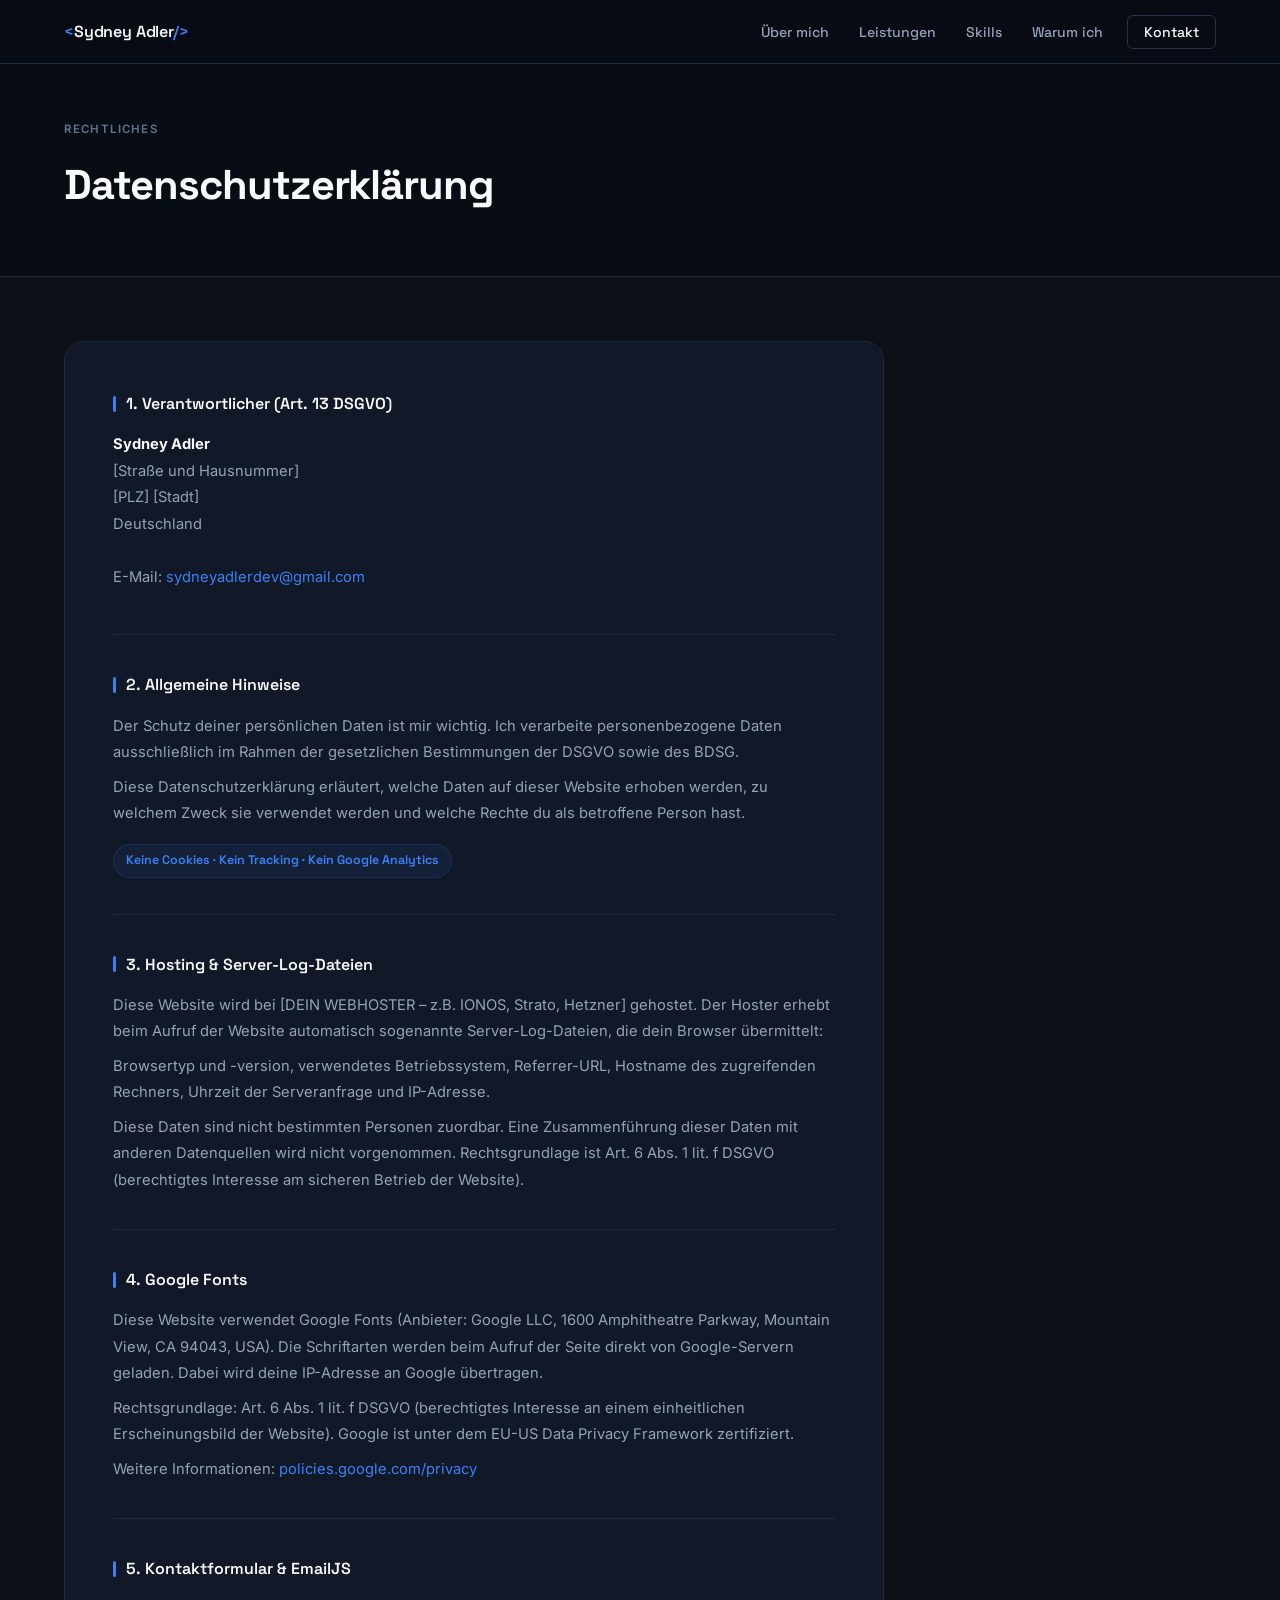
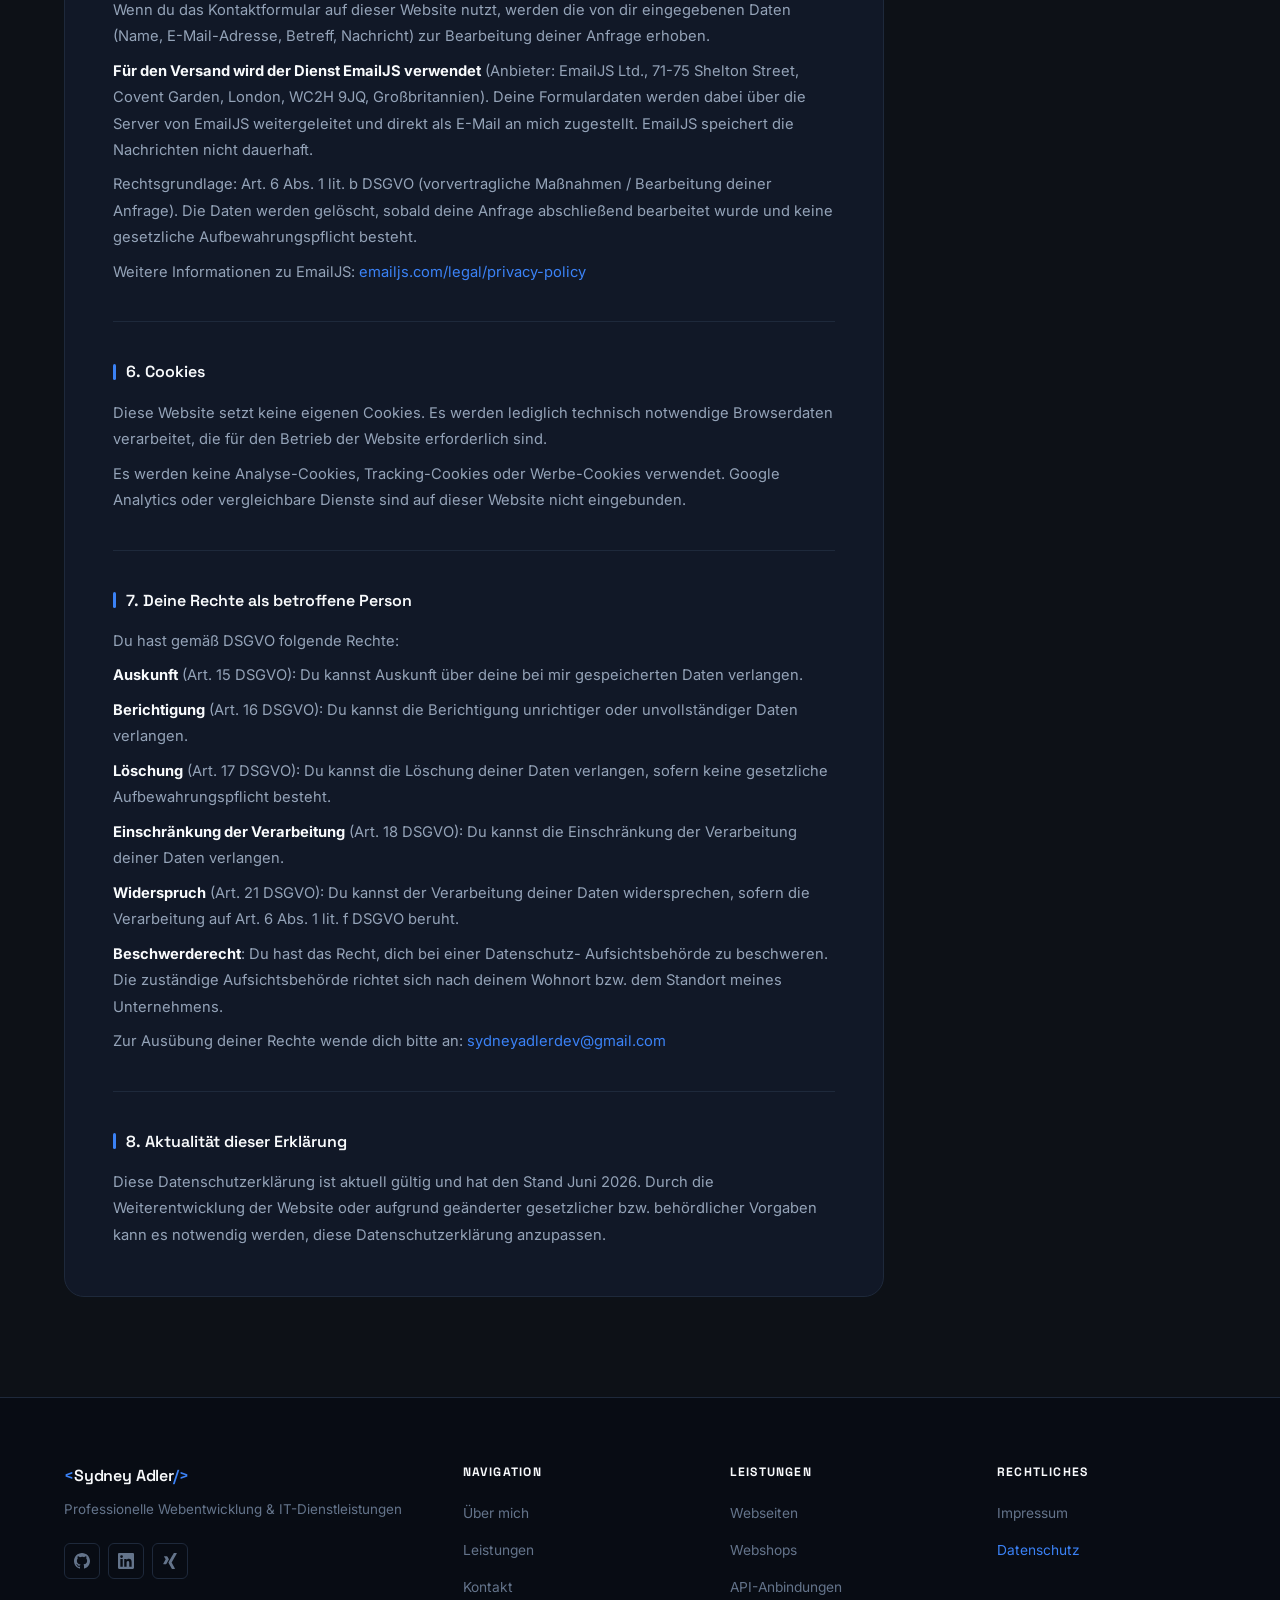
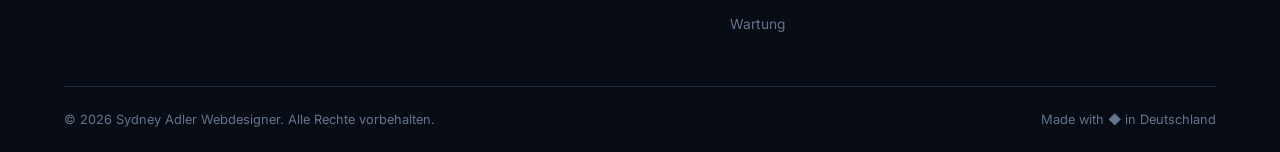
==== commit 575a9cd0: "Add sales-focused sections: pain points, pricing, process, FAQ - Updated hero headline and subtitle " ====
--- a/Portfolio/datenschutz.html
+++ b/Portfolio/datenschutz.html
@@ -23,7 +23,6 @@
         <li><a href="index.html#about" class="navbar__link">Über mich</a></li>
         <li><a href="index.html#services" class="navbar__link">Leistungen</a></li>
         <li><a href="index.html#skills" class="navbar__link">Skills</a></li>
-        <li><a href="index.html#projects" class="navbar__link">Projekte</a></li>
         <li><a href="index.html#why-me" class="navbar__link">Warum ich</a></li>
         <li><a href="index.html#contact" class="navbar__link navbar__link--cta">Kontakt</a></li>
       </ul>
@@ -40,7 +39,6 @@
       <li><a href="index.html#about" class="mobile-overlay__link">Über mich</a></li>
       <li><a href="index.html#services" class="mobile-overlay__link">Leistungen</a></li>
       <li><a href="index.html#skills" class="mobile-overlay__link">Skills</a></li>
-      <li><a href="index.html#projects" class="mobile-overlay__link">Projekte</a></li>
       <li><a href="index.html#why-me" class="mobile-overlay__link">Warum ich</a></li>
       <li><a href="index.html#contact" class="mobile-overlay__link mobile-overlay__link--cta">Kontakt</a></li>
     </ul>
@@ -239,7 +237,6 @@
           <ul class="footer__nav-list">
             <li><a href="index.html#about">Über mich</a></li>
             <li><a href="index.html#services">Leistungen</a></li>
-            <li><a href="index.html#projects">Projekte</a></li>
             <li><a href="index.html#contact">Kontakt</a></li>
           </ul>
         </div>
--- a/Portfolio/style.css
+++ b/Portfolio/style.css
@@ -672,119 +672,298 @@
 }
 
 /* =============================================
-   PROJECTS
-   ============================================= */
-.projects { background: var(--bg-primary); }
-
-.projects__grid {
+   PAIN POINTS
+   ============================================= */
+.pain-points { background: var(--bg-secondary); }
+
+.pain-points__grid {
   display: grid;
-  grid-template-columns: repeat(2, 1fr);
+  grid-template-columns: repeat(4, 1fr);
   gap: 16px;
-}
-
-.project-card {
+  margin-bottom: 48px;
+}
+
+.pain-card {
   background: var(--bg-card);
   border: 1px solid var(--border);
   border-radius: var(--radius-lg);
-  overflow: hidden;
-  transition: border-color var(--transition), transform var(--transition), box-shadow var(--transition);
+  padding: 24px;
   display: flex;
   flex-direction: column;
-}
-.project-card:hover {
+  gap: 14px;
+  transition: border-color var(--transition), background var(--transition);
+}
+.pain-card:hover {
   border-color: var(--border-light);
-  transform: translateY(-2px);
-  box-shadow: 0 8px 24px rgba(0,0,0,0.2);
-}
-
-.project-card__preview {
-  height: 180px;
+  background: var(--bg-card-hover);
+}
+
+.pain-card__icon {
+  width: 36px;
+  height: 36px;
+  border-radius: var(--radius-sm);
+  background: rgba(239, 68, 68, 0.08);
+  border: 1px solid rgba(239, 68, 68, 0.15);
+  display: flex;
+  align-items: center;
+  justify-content: center;
+  font-size: 1rem;
+  font-weight: 700;
+  color: #f87171;
+  flex-shrink: 0;
+}
+
+.pain-card__text {
+  font-size: 0.9rem;
+  color: var(--text-secondary);
+  line-height: 1.7;
+}
+
+.pain-points__closing {
+  text-align: center;
+  font-size: 1rem;
+  font-weight: 500;
+  color: var(--text-secondary);
+  padding: 0 24px;
+}
+
+/* =============================================
+   PRICING
+   ============================================= */
+.pricing { background: var(--bg-primary); }
+
+.pricing__grid {
+  display: grid;
+  grid-template-columns: repeat(3, 1fr);
+  gap: 20px;
+  align-items: start;
+  margin-bottom: 32px;
+}
+
+.pricing-card {
+  background: var(--bg-card);
+  border: 1px solid var(--border);
+  border-radius: var(--radius-xl);
+  padding: 32px 28px;
+  display: flex;
+  flex-direction: column;
+  gap: 24px;
   position: relative;
-  overflow: hidden;
-}
-.project-card__preview--1 { background: #0b1120; }
-.project-card__preview--2 { background: #0c1422; }
-.project-card__preview--3 { background: #0a1218; }
-.project-card__preview--4 { background: #0d1322; }
-
-.project-card__preview-inner {
+  transition: border-color var(--transition), background var(--transition), box-shadow var(--transition);
+}
+.pricing-card:hover {
+  border-color: var(--border-light);
+  background: var(--bg-card-hover);
+}
+
+.pricing-card--featured {
+  border-color: var(--blue-primary);
+  background: var(--bg-card-hover);
+  box-shadow: 0 0 0 1px rgba(59, 130, 246, 0.2), 0 8px 32px rgba(59, 130, 246, 0.08);
+}
+.pricing-card--featured:hover {
+  border-color: var(--blue-light);
+  box-shadow: 0 0 0 1px rgba(59, 130, 246, 0.3), 0 12px 40px rgba(59, 130, 246, 0.12);
+}
+
+.pricing-card__badge {
+  display: inline-block;
+  padding: 4px 12px;
+  border-radius: 50px;
+  background: rgba(59, 130, 246, 0.12);
+  border: 1px solid rgba(59, 130, 246, 0.25);
+  font-size: 0.72rem;
+  font-weight: 700;
+  font-family: var(--font-heading);
+  color: var(--blue-light);
+  letter-spacing: 0.06em;
+  text-transform: uppercase;
+  width: fit-content;
+}
+
+.pricing-card__name {
+  font-family: var(--font-heading);
+  font-size: 1.1rem;
+  font-weight: 700;
+  color: var(--text-primary);
+  letter-spacing: -0.01em;
+}
+
+.pricing-card__price {
+  font-family: var(--font-heading);
+  font-size: 1rem;
+  color: var(--text-secondary);
+}
+.pricing-card__price strong {
+  font-size: 2rem;
+  font-weight: 700;
+  color: var(--text-primary);
+  letter-spacing: -0.03em;
+}
+.pricing-card__period {
+  font-size: 0.85rem;
+  color: var(--text-muted);
+}
+
+.pricing-card__features {
+  list-style: none;
+  display: flex;
+  flex-direction: column;
+  gap: 10px;
+  flex: 1;
+}
+.pricing-card__features li {
+  font-size: 0.88rem;
+  color: var(--text-secondary);
+  padding-left: 18px;
+  position: relative;
+  line-height: 1.5;
+}
+.pricing-card__features li::before {
+  content: '';
   position: absolute;
-  inset: 0;
+  left: 0;
+  top: 7px;
+  width: 6px;
+  height: 6px;
+  border-radius: 50%;
+  background: var(--blue-primary);
+}
+
+.pricing__note {
+  text-align: center;
+  font-size: 0.88rem;
+  color: var(--text-muted);
+  line-height: 1.7;
+}
+
+/* =============================================
+   PROCESS
+   ============================================= */
+.process { background: var(--bg-secondary); }
+
+.process__steps {
+  display: grid;
+  grid-template-columns: repeat(3, 1fr);
+  gap: 24px;
+  position: relative;
+}
+
+.process-step {
+  background: var(--bg-card);
+  border: 1px solid var(--border);
+  border-radius: var(--radius-xl);
+  padding: 36px 28px 32px;
   display: flex;
   flex-direction: column;
-  align-items: center;
-  justify-content: center;
-  gap: 6px;
-}
-
-.project-card__preview-icon {
-  font-size: 2rem;
+  gap: 12px;
+  transition: border-color var(--transition);
+}
+.process-step:hover { border-color: var(--border-light); }
+
+.process-step__number {
+  font-family: var(--font-heading);
+  font-size: 2.4rem;
+  font-weight: 700;
   color: var(--blue-primary);
-  opacity: 0.4;
+  opacity: 0.35;
   line-height: 1;
-}
-
-.project-card__preview-label {
-  font-size: 0.66rem;
-  font-weight: 500;
-  letter-spacing: 0.12em;
-  text-transform: uppercase;
-  color: var(--text-muted);
-}
-
-.project-card__content { padding: 20px; flex: 1; display: flex; flex-direction: column; }
-
-.project-card__tags {
-  display: flex;
-  flex-wrap: wrap;
-  gap: 5px;
-  margin-bottom: 12px;
-}
-.project-card__tags span {
-  padding: 2px 8px;
-  border-radius: 4px;
-  font-size: 0.68rem;
-  font-weight: 500;
-  font-family: var(--font-heading);
-  border: 1px solid var(--border);
-  color: var(--text-muted);
-  background: transparent;
-}
-
-.project-card__title {
+  letter-spacing: -0.04em;
+  margin-bottom: 4px;
+}
+
+.process-step__title {
   font-family: var(--font-heading);
   font-size: 1.05rem;
   font-weight: 600;
   color: var(--text-primary);
-  margin-bottom: 8px;
   letter-spacing: -0.01em;
 }
 
-.project-card__text {
-  font-size: 0.86rem;
-  color: var(--text-secondary);
-  line-height: 1.7;
-  flex: 1;
-  margin-bottom: 18px;
-}
-
-.project-card__footer {
-  display: flex;
+.process-step__text {
+  font-size: 0.88rem;
+  color: var(--text-secondary);
+  line-height: 1.75;
+}
+
+/* =============================================
+   FAQ
+   ============================================= */
+.faq { background: var(--bg-primary); }
+
+.faq__list {
+  max-width: 780px;
+  margin: 0 auto;
+  display: flex;
+  flex-direction: column;
+}
+
+.faq-item {
+  border-bottom: 1px solid var(--border);
+}
+.faq-item:first-child { border-top: 1px solid var(--border); }
+
+.faq-item__question {
+  width: 100%;
+  display: flex;
+  align-items: center;
+  justify-content: space-between;
   gap: 16px;
-  padding-top: 14px;
-  border-top: 1px solid var(--border);
-}
-
-.project-card__link {
-  font-family: var(--font-heading);
-  font-size: 0.82rem;
+  padding: 22px 0;
+  text-align: left;
+  font-family: var(--font-heading);
+  font-size: 0.97rem;
   font-weight: 600;
-  color: var(--blue-primary);
+  color: var(--text-primary);
+  cursor: pointer;
   transition: color var(--transition);
 }
-.project-card__link:hover { color: var(--blue-light); }
-.project-card__link--ghost { color: var(--text-muted); }
-.project-card__link--ghost:hover { color: var(--text-secondary); }
+.faq-item__question:hover { color: var(--blue-light); }
+
+.faq-item__icon {
+  width: 28px;
+  height: 28px;
+  border-radius: 50%;
+  border: 1px solid var(--border-light);
+  flex-shrink: 0;
+  display: flex;
+  align-items: center;
+  justify-content: center;
+  transition: background var(--transition), border-color var(--transition), transform 0.25s ease;
+  position: relative;
+}
+.faq-item__icon::before,
+.faq-item__icon::after {
+  content: '';
+  position: absolute;
+  background: var(--text-secondary);
+  border-radius: 2px;
+  transition: opacity 0.2s ease, transform 0.25s ease;
+}
+.faq-item__icon::before { width: 10px; height: 1.5px; }
+.faq-item__icon::after  { width: 1.5px; height: 10px; }
+
+.faq-item--open .faq-item__icon {
+  background: rgba(59, 130, 246, 0.08);
+  border-color: var(--blue-primary);
+}
+.faq-item--open .faq-item__icon::after { transform: rotate(90deg); opacity: 0; }
+.faq-item--open .faq-item__icon::before { background: var(--blue-primary); }
+.faq-item--open .faq-item__question { color: var(--blue-light); }
+
+.faq-item__answer {
+  max-height: 0;
+  overflow: hidden;
+  transition: max-height 0.35s cubic-bezier(0.16, 1, 0.3, 1);
+}
+.faq-item--open .faq-item__answer { max-height: 300px; }
+
+.faq-item__answer p {
+  font-size: 0.92rem;
+  color: var(--text-secondary);
+  line-height: 1.8;
+  padding-bottom: 22px;
+}
 
 /* =============================================
    WHY ME
@@ -1136,6 +1315,9 @@
    ============================================= */
 
 @media (max-width: 1024px) {
+  .pain-points__grid { grid-template-columns: repeat(2, 1fr); }
+  .pricing__grid     { grid-template-columns: repeat(3, 1fr); }
+  .process__steps    { grid-template-columns: repeat(3, 1fr); }
   .services__grid { grid-template-columns: repeat(2, 1fr); }
   .skills__grid   { grid-template-columns: repeat(2, 1fr); }
   .why-me__grid   { grid-template-columns: repeat(2, 1fr); }
@@ -1164,8 +1346,11 @@
   .hero__buttons { flex-direction: column; align-items: flex-start; }
   .hero__stats   { gap: 20px; }
 
+  .pain-points__grid { grid-template-columns: 1fr 1fr; }
+  .pricing__grid     { grid-template-columns: 1fr; }
+  .process__steps    { grid-template-columns: 1fr; }
+
   .services__grid { grid-template-columns: 1fr; }
-  .projects__grid { grid-template-columns: 1fr; }
   .why-me__grid   { grid-template-columns: 1fr; }
   .about__highlights { grid-template-columns: 1fr; }
 
@@ -1183,6 +1368,9 @@
   .hero__stat-divider { display: none; }
   .hero__stats { flex-direction: column; align-items: flex-start; gap: 14px; }
   .about__image-placeholder { width: 200px; height: 200px; }
+  .pain-points__grid { grid-template-columns: 1fr; }
+  .pricing-card { padding: 28px 20px; }
+  .pricing-card__price strong { font-size: 1.7rem; }
 }
 
 /* =============================================
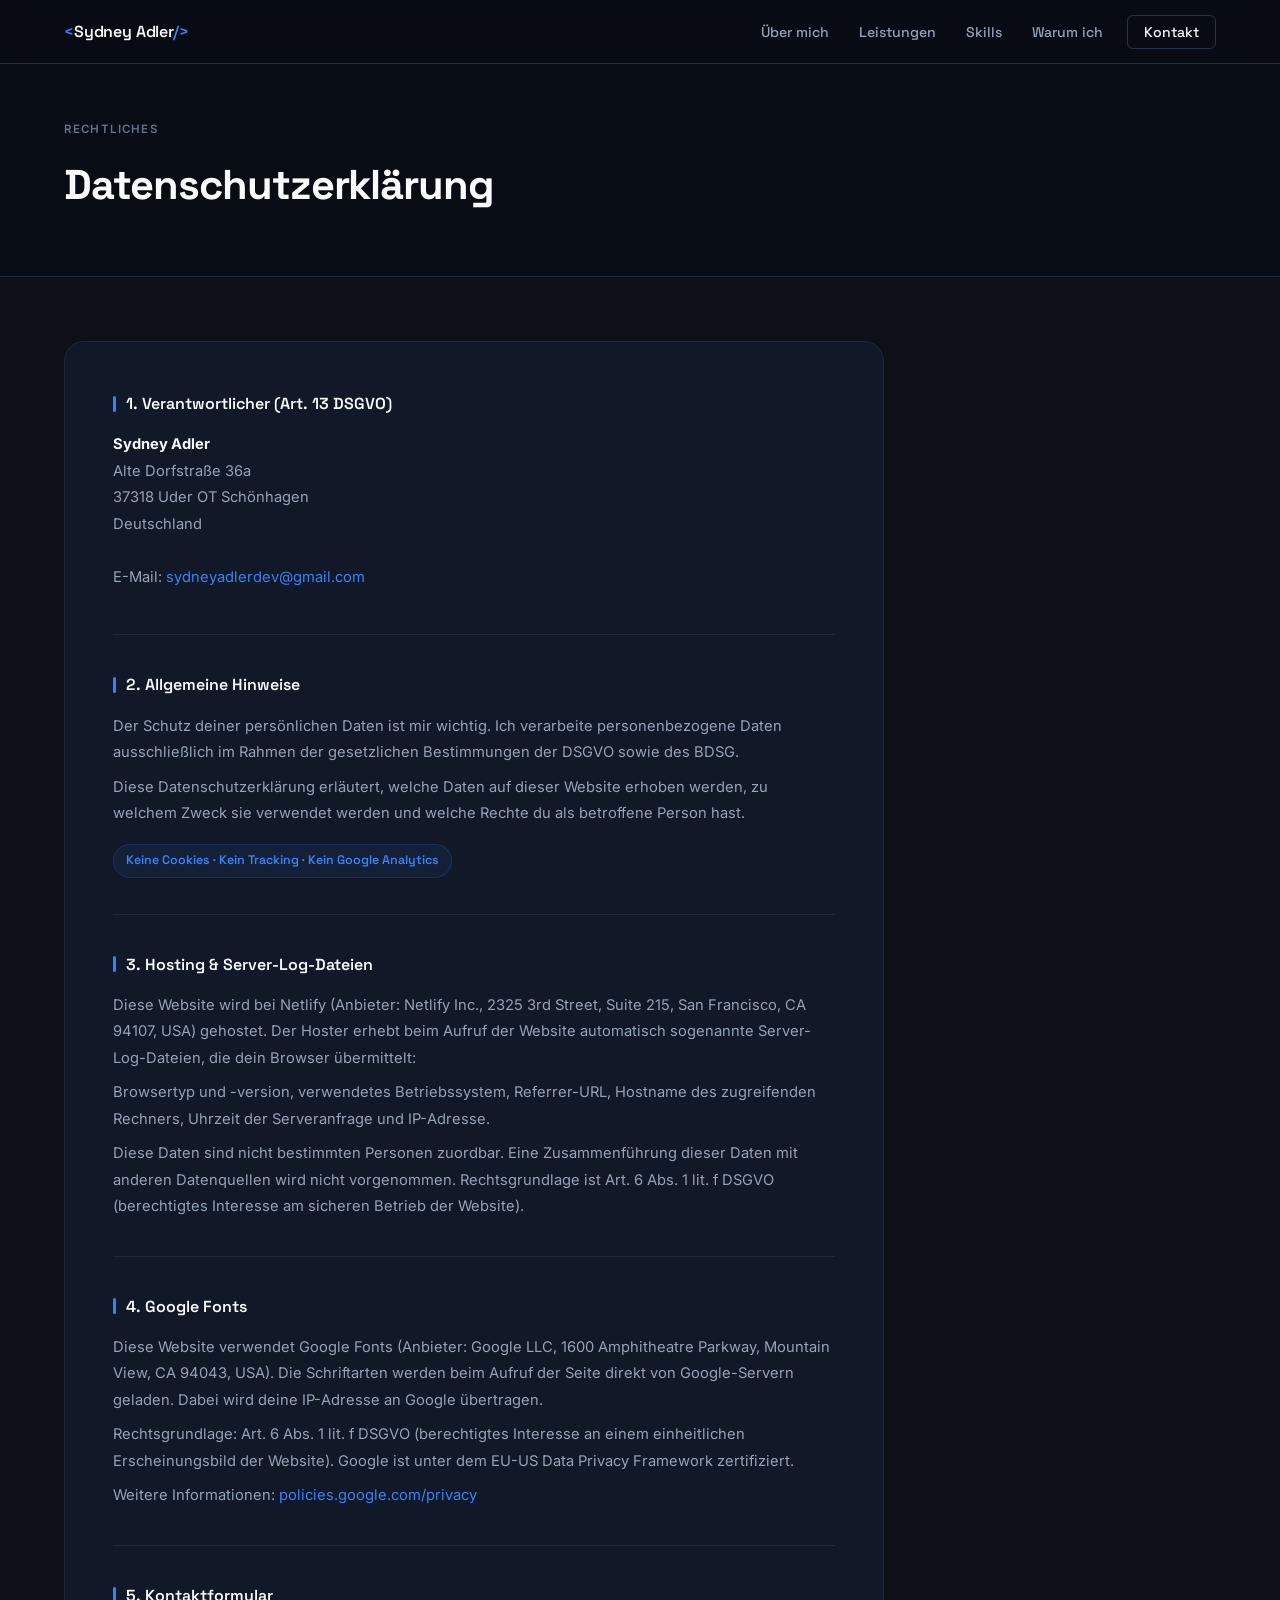
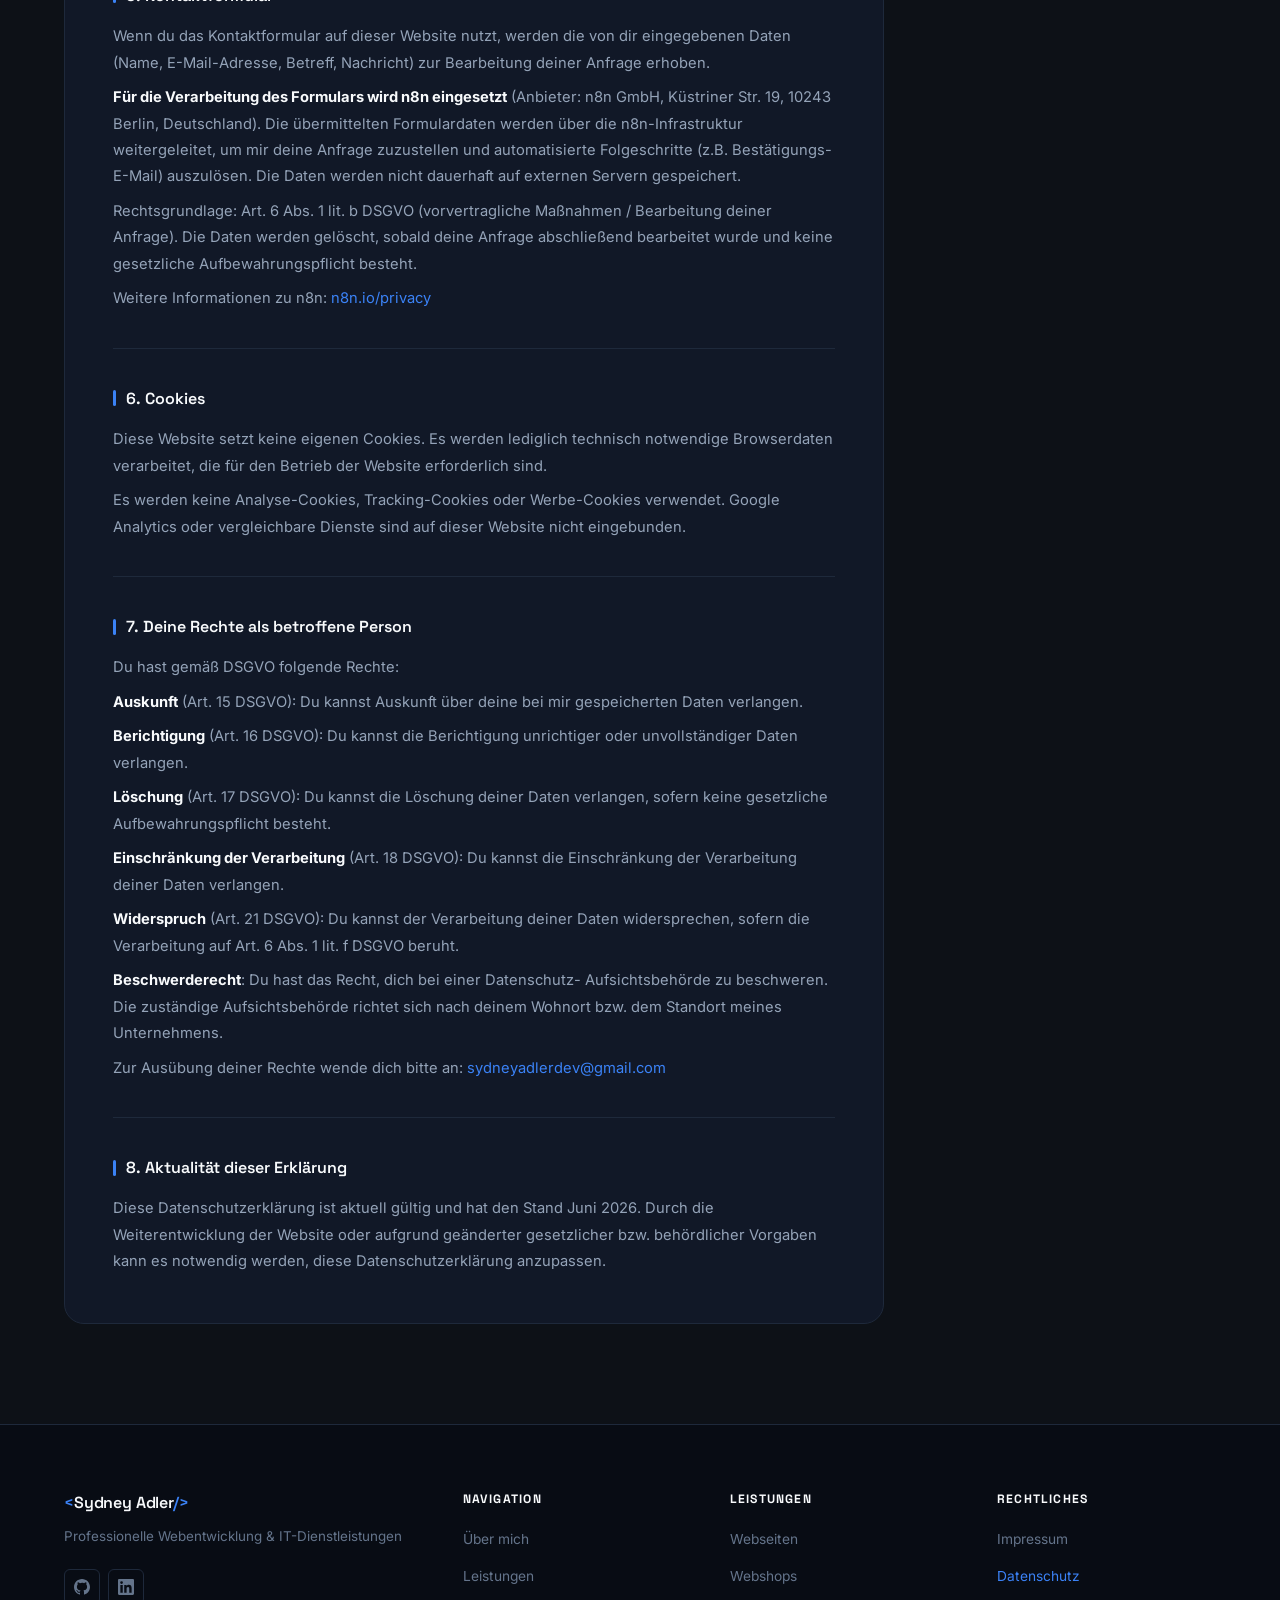
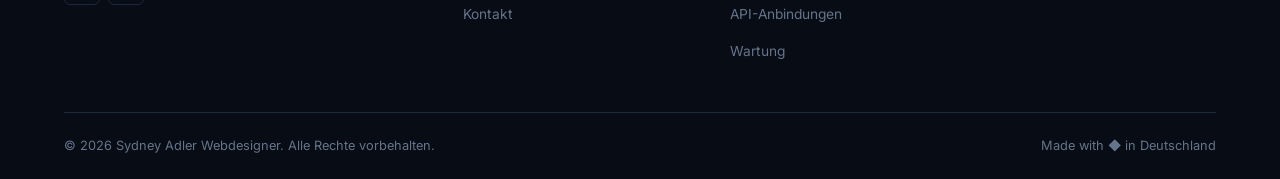
==== commit 7d1804f3: "Behebe alle gefundenen Fehler: Favicon, XING-Links, LinkedIn, Datenschutz - Favicon (favicon.svg) er" ====
--- a/Portfolio/datenschutz.html
+++ b/Portfolio/datenschutz.html
@@ -10,6 +10,7 @@
   <link rel="preconnect" href="https://fonts.gstatic.com" crossorigin />
   <link href="https://fonts.googleapis.com/css2?family=Space+Grotesk:wght@300;400;500;600;700&family=Inter:wght@300;400;500;600&display=swap" rel="stylesheet" />
   <link rel="stylesheet" href="style.css" />
+  <link rel="icon" type="image/svg+xml" href="favicon.svg" />
 </head>
 <body>
 
@@ -63,9 +64,8 @@
           <h2 class="legal-section__title">1. Verantwortlicher (Art. 13 DSGVO)</h2>
           <address>
             <strong>Sydney Adler</strong><br />
-            <!-- ADRESSE: Gleiche Adresse wie im Impressum -->
-            [Straße und Hausnummer]<br />
-            [PLZ] [Stadt]<br />
+            Alte Dorfstraße 36a<br />
+            37318 Uder OT Schönhagen<br />
             Deutschland<br /><br />
             E-Mail: <a href="mailto:sydneyadlerdev@gmail.com">sydneyadlerdev@gmail.com</a>
           </address>
@@ -89,10 +89,9 @@
         <div class="legal-section">
           <h2 class="legal-section__title">3. Hosting &amp; Server-Log-Dateien</h2>
           <p>
-            <!-- HOSTING: Trage hier deinen Webhost ein, sobald die Seite online geht -->
-            Diese Website wird bei [DEIN WEBHOSTER – z.B. IONOS, Strato, Hetzner] gehostet.
-            Der Hoster erhebt beim Aufruf der Website automatisch sogenannte Server-Log-Dateien,
-            die dein Browser übermittelt:
+            Diese Website wird bei Netlify (Anbieter: Netlify Inc., 2325 3rd Street, Suite 215,
+            San Francisco, CA 94107, USA) gehostet. Der Hoster erhebt beim Aufruf der Website
+            automatisch sogenannte Server-Log-Dateien, die dein Browser übermittelt:
           </p>
           <p>
             Browsertyp und -version, verwendetes Betriebssystem, Referrer-URL, Hostname des
@@ -123,18 +122,19 @@
           </p>
         </div>
 
-        <!-- 5. Kontaktformular & EmailJS -->
-        <div class="legal-section">
-          <h2 class="legal-section__title">5. Kontaktformular &amp; EmailJS</h2>
+        <!-- 5. Kontaktformular -->
+        <div class="legal-section">
+          <h2 class="legal-section__title">5. Kontaktformular</h2>
           <p>
             Wenn du das Kontaktformular auf dieser Website nutzt, werden die von dir eingegebenen
             Daten (Name, E-Mail-Adresse, Betreff, Nachricht) zur Bearbeitung deiner Anfrage erhoben.
           </p>
           <p>
-            <strong>Für den Versand wird der Dienst EmailJS verwendet</strong> (Anbieter: EmailJS Ltd.,
-            71-75 Shelton Street, Covent Garden, London, WC2H 9JQ, Großbritannien). Deine Formulardaten
-            werden dabei über die Server von EmailJS weitergeleitet und direkt als E-Mail an mich
-            zugestellt. EmailJS speichert die Nachrichten nicht dauerhaft.
+            <strong>Für die Verarbeitung des Formulars wird n8n eingesetzt</strong> (Anbieter: n8n GmbH,
+            Küstriner Str. 19, 10243 Berlin, Deutschland). Die übermittelten Formulardaten werden über
+            die n8n-Infrastruktur weitergeleitet, um mir deine Anfrage zuzustellen und automatisierte
+            Folgeschritte (z.B. Bestätigungs-E-Mail) auszulösen. Die Daten werden nicht dauerhaft auf
+            externen Servern gespeichert.
           </p>
           <p>
             Rechtsgrundlage: Art. 6 Abs. 1 lit. b DSGVO (vorvertragliche Maßnahmen / Bearbeitung
@@ -142,9 +142,9 @@
             wurde und keine gesetzliche Aufbewahrungspflicht besteht.
           </p>
           <p>
-            Weitere Informationen zu EmailJS:
-            <a href="https://www.emailjs.com/legal/privacy-policy/" target="_blank" rel="noopener noreferrer">
-              emailjs.com/legal/privacy-policy
+            Weitere Informationen zu n8n:
+            <a href="https://n8n.io/privacy/" target="_blank" rel="noopener noreferrer">
+              n8n.io/privacy
             </a>
           </p>
         </div>
@@ -224,11 +224,8 @@
             <a href="https://github.com/sydneyadlr" class="footer__social-link" aria-label="GitHub" target="_blank" rel="noopener noreferrer">
               <svg xmlns="http://www.w3.org/2000/svg" width="16" height="16" viewBox="0 0 24 24" fill="currentColor" aria-hidden="true"><path d="M12 0C5.374 0 0 5.373 0 12c0 5.302 3.438 9.8 8.207 11.387.599.111.793-.261.793-.577v-2.234c-3.338.726-4.033-1.416-4.033-1.416-.546-1.387-1.333-1.756-1.333-1.756-1.089-.745.083-.729.083-.729 1.205.084 1.839 1.237 1.839 1.237 1.07 1.834 2.807 1.304 3.492.997.107-.775.418-1.305.762-1.604-2.665-.305-5.467-1.334-5.467-5.931 0-1.311.469-2.381 1.236-3.221-.124-.303-.535-1.524.117-3.176 0 0 1.008-.322 3.301 1.23A11.509 11.509 0 0 1 12 5.803c1.02.005 2.047.138 3.006.404 2.291-1.552 3.297-1.23 3.297-1.23.653 1.653.242 2.874.118 3.176.77.84 1.235 1.911 1.235 3.221 0 4.609-2.807 5.624-5.479 5.921.43.372.823 1.102.823 2.222v3.293c0 .319.192.694.801.576C20.566 21.797 24 17.3 24 12c0-6.627-5.373-12-12-12z"/></svg>
             </a>
-            <a href="#" class="footer__social-link" aria-label="LinkedIn">
+            <a href="https://www.linkedin.com/in/sydney-adler-9482ab36b/" class="footer__social-link" aria-label="LinkedIn" target="_blank" rel="noopener noreferrer">
               <svg xmlns="http://www.w3.org/2000/svg" width="16" height="16" viewBox="0 0 24 24" fill="currentColor" aria-hidden="true"><path d="M20.447 20.452h-3.554v-5.569c0-1.328-.027-3.037-1.852-3.037-1.853 0-2.136 1.445-2.136 2.939v5.667H9.351V9h3.414v1.561h.046c.477-.9 1.637-1.85 3.37-1.85 3.601 0 4.267 2.37 4.267 5.455v6.286zM5.337 7.433a2.062 2.062 0 0 1-2.063-2.065 2.064 2.064 0 1 1 2.063 2.065zm1.782 13.019H3.555V9h3.564v11.452zM22.225 0H1.771C.792 0 0 .774 0 1.729v20.542C0 23.227.792 24 1.771 24h20.451C23.2 24 24 23.227 24 22.271V1.729C24 .774 23.2 0 22.222 0h.003z"/></svg>
-            </a>
-            <a href="#" class="footer__social-link" aria-label="XING">
-              <svg xmlns="http://www.w3.org/2000/svg" width="16" height="16" viewBox="0 0 24 24" fill="currentColor" aria-hidden="true"><path d="M18.188 0c-.517 0-.741.325-.927.66 0 0-7.455 13.224-7.702 13.657.015.024 4.919 9.023 4.919 9.023.17.308.436.66.967.66h3.454c.211 0 .375-.078.463-.22.089-.151.089-.346-.009-.536l-4.879-8.916c-.004-.006-.004-.016 0-.022L22.139.756c.095-.191.097-.387.006-.535C22.056.078 21.894 0 21.686 0h-3.498zM3.648 4.74c-.211 0-.385.074-.473.216-.09.149-.078.339.02.531l2.34 4.05c.004.01.004.016 0 .021L1.86 16.051c-.099.188-.093.381 0 .529.085.142.239.234.45.234h3.461c.518 0 .766-.348.945-.667l3.734-6.609-2.378-4.155c-.172-.315-.434-.643-.962-.643H3.648z"/></svg>
             </a>
           </div>
         </div>
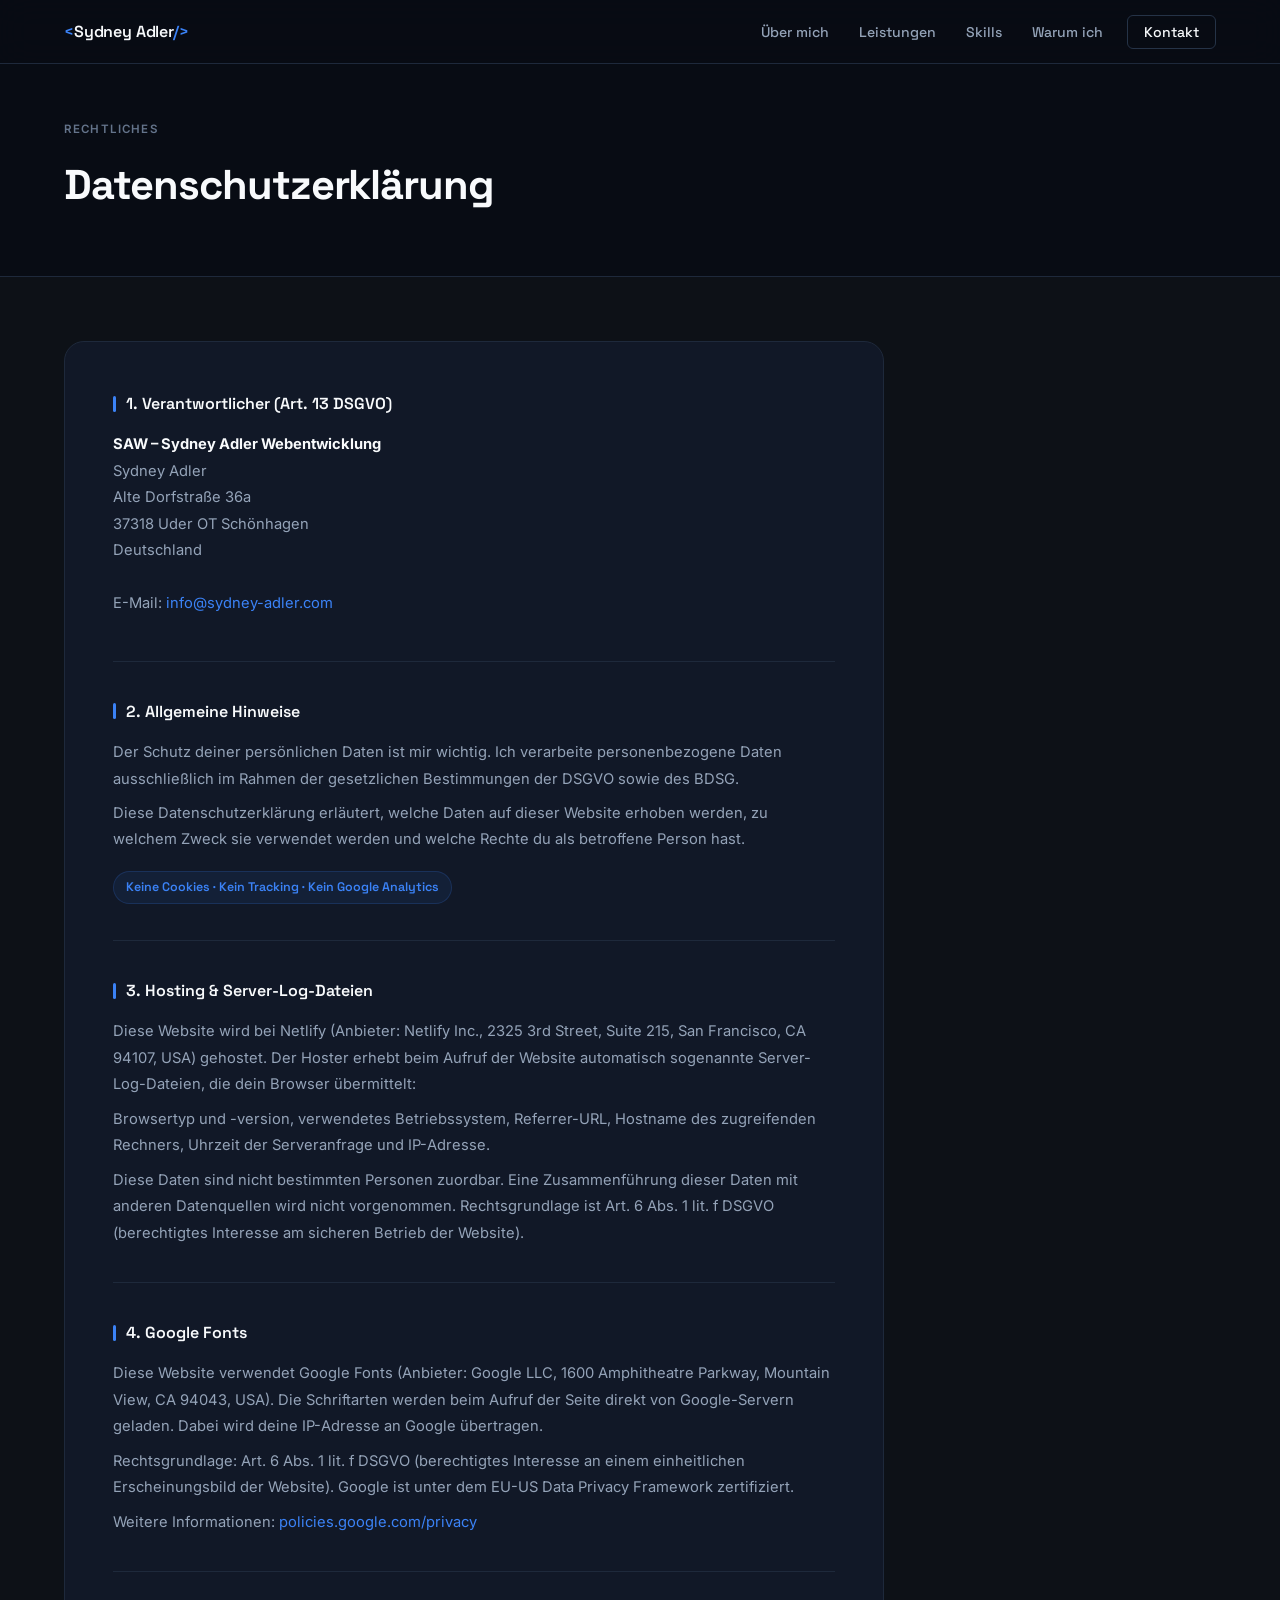
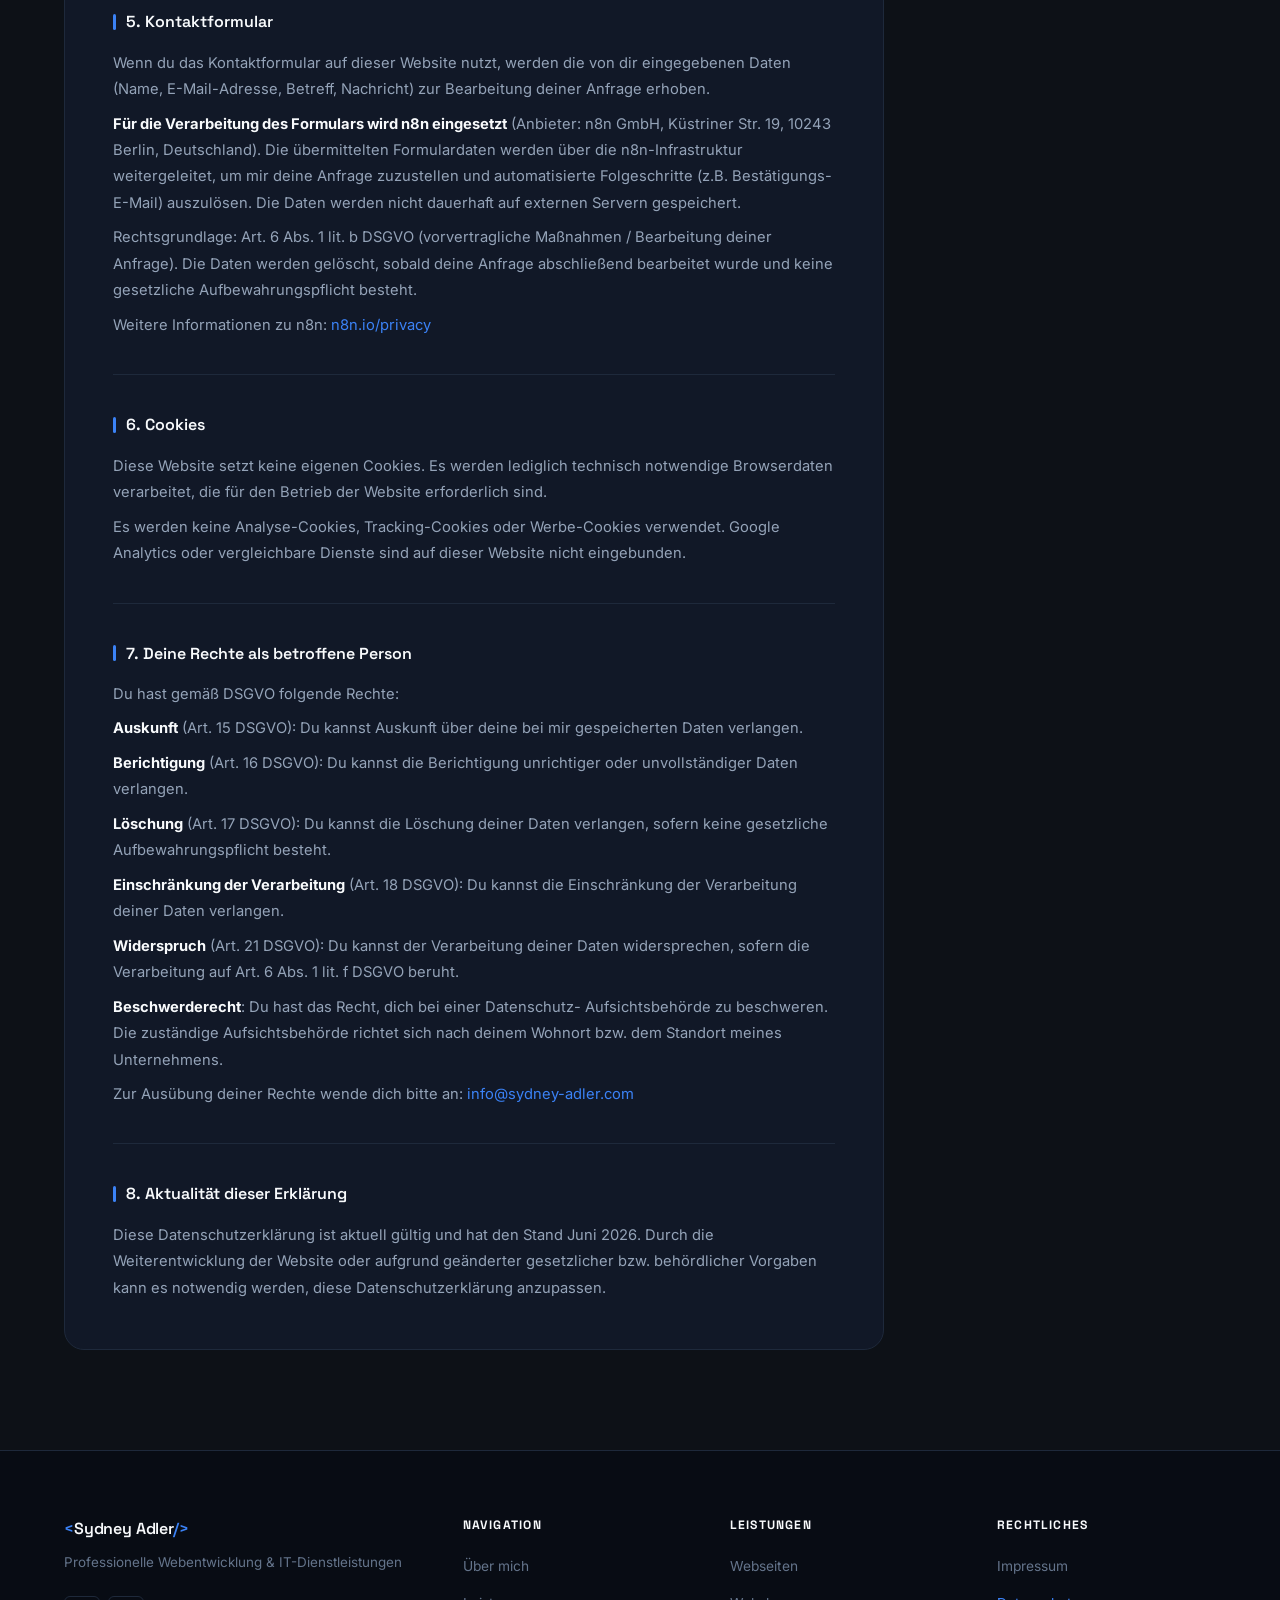
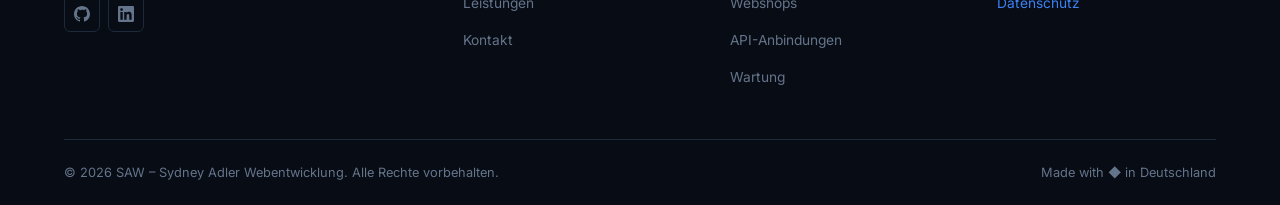
==== commit 6308440d: "Umbenennung zu SAW – Sydney Adler Webentwicklung - Meta-Tags, Title und OG-Tags in index.html aktual" ====
--- a/Portfolio/datenschutz.html
+++ b/Portfolio/datenschutz.html
@@ -5,7 +5,7 @@
   <meta name="viewport" content="width=device-width, initial-scale=1.0" />
   <!-- Datenschutz soll nicht von Suchmaschinen indexiert werden -->
   <meta name="robots" content="noindex, nofollow" />
-  <title>Datenschutzerklärung | Sydney Adler Webdesigner</title>
+  <title>Datenschutzerklärung | SAW – Sydney Adler Webentwicklung</title>
   <link rel="preconnect" href="https://fonts.googleapis.com" />
   <link rel="preconnect" href="https://fonts.gstatic.com" crossorigin />
   <link href="https://fonts.googleapis.com/css2?family=Space+Grotesk:wght@300;400;500;600;700&family=Inter:wght@300;400;500;600&display=swap" rel="stylesheet" />
@@ -43,7 +43,7 @@
       <li><a href="index.html#why-me" class="mobile-overlay__link">Warum ich</a></li>
       <li><a href="index.html#contact" class="mobile-overlay__link mobile-overlay__link--cta">Kontakt</a></li>
     </ul>
-    <p class="mobile-overlay__brand">Sydney Adler Webdesigner</p>
+    <p class="mobile-overlay__brand">SAW – Sydney Adler Webentwicklung</p>
   </div>
 
   <!-- SEITENHEADER -->
@@ -63,11 +63,12 @@
         <div class="legal-section">
           <h2 class="legal-section__title">1. Verantwortlicher (Art. 13 DSGVO)</h2>
           <address>
-            <strong>Sydney Adler</strong><br />
+            <strong>SAW – Sydney Adler Webentwicklung</strong><br />
+            Sydney Adler<br />
             Alte Dorfstraße 36a<br />
             37318 Uder OT Schönhagen<br />
             Deutschland<br /><br />
-            E-Mail: <a href="mailto:sydneyadlerdev@gmail.com">sydneyadlerdev@gmail.com</a>
+            E-Mail: <a href="mailto:info@sydney-adler.com">info@sydney-adler.com</a>
           </address>
         </div>
 
@@ -193,7 +194,7 @@
           </p>
           <p>
             Zur Ausübung deiner Rechte wende dich bitte an:
-            <a href="mailto:sydneyadlerdev@gmail.com">sydneyadlerdev@gmail.com</a>
+            <a href="mailto:info@sydney-adler.com">info@sydney-adler.com</a>
           </p>
         </div>
 
@@ -255,7 +256,7 @@
         </div>
       </div>
       <div class="footer__bottom">
-        <p>&copy; 2026 Sydney Adler Webdesigner. Alle Rechte vorbehalten.</p>
+        <p>&copy; 2026 SAW – Sydney Adler Webentwicklung. Alle Rechte vorbehalten.</p>
         <p class="footer__made">Made with &#9670; in Deutschland</p>
       </div>
     </div>
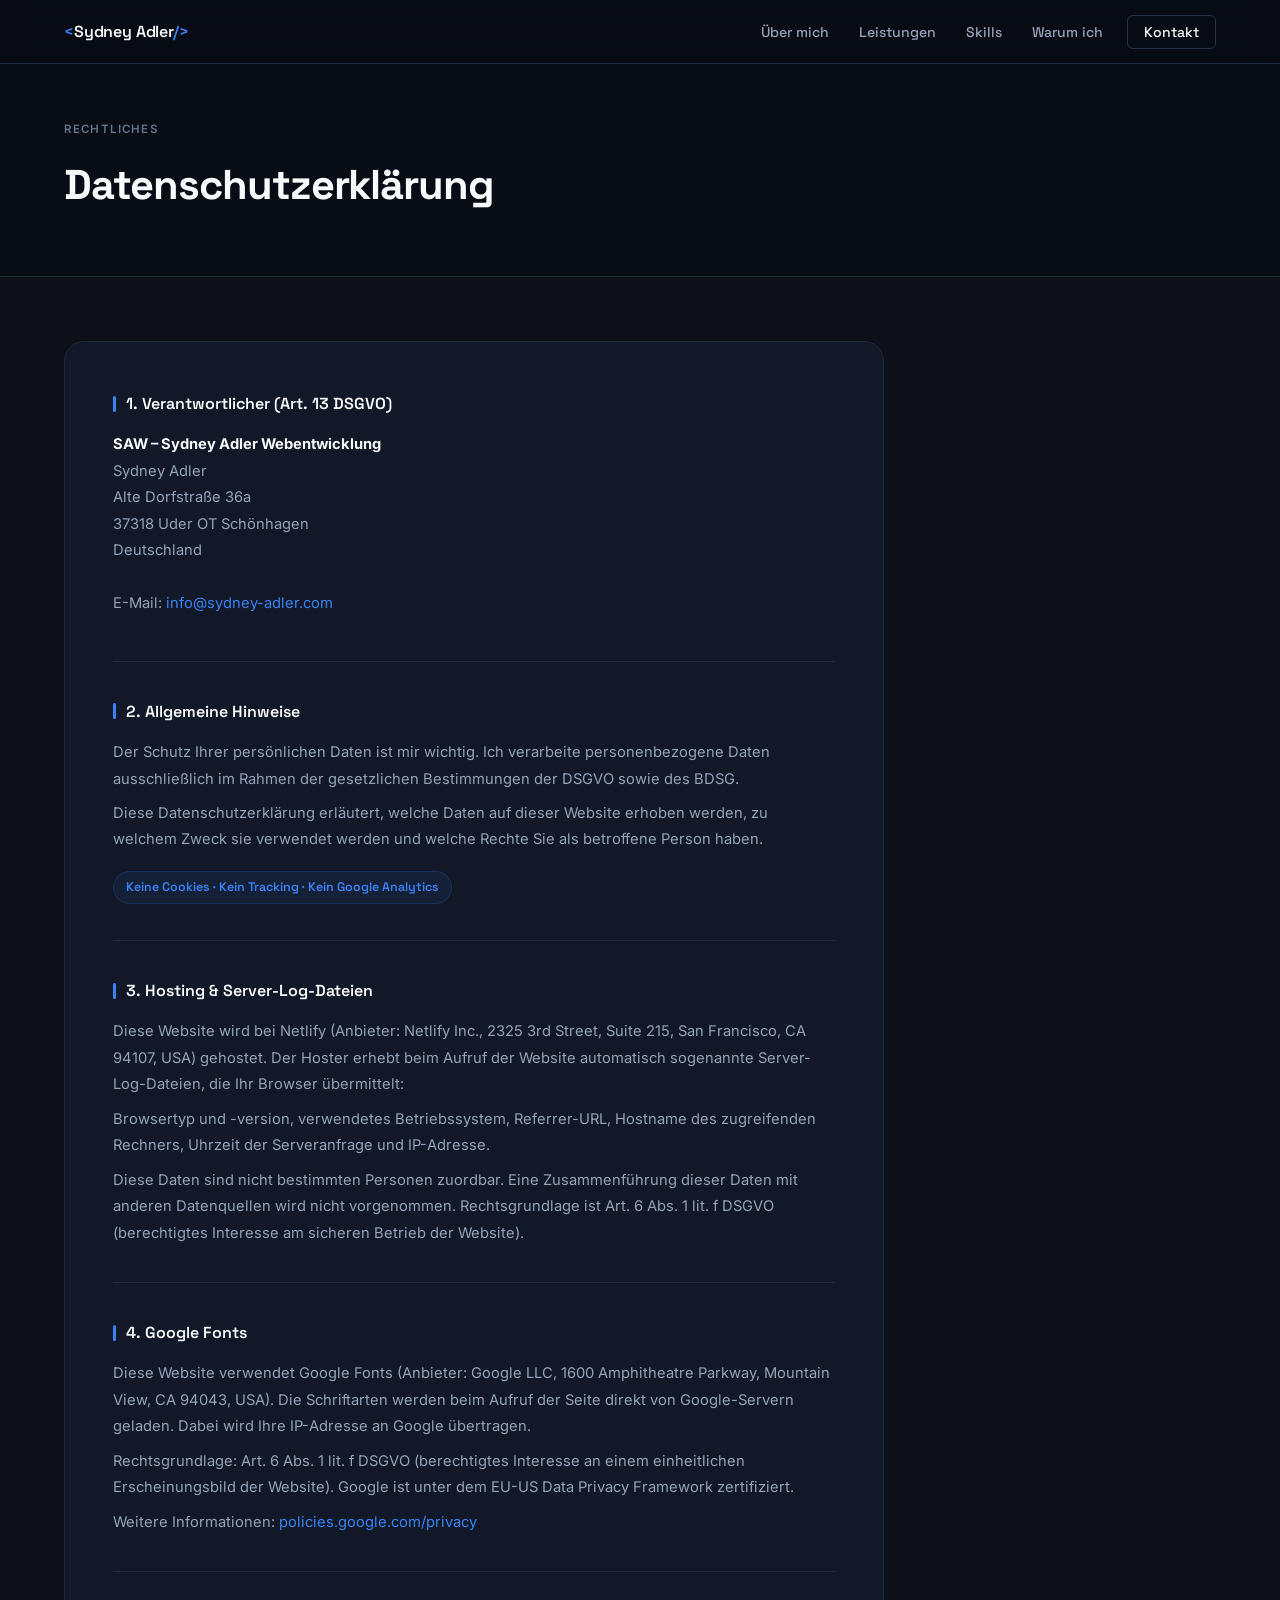
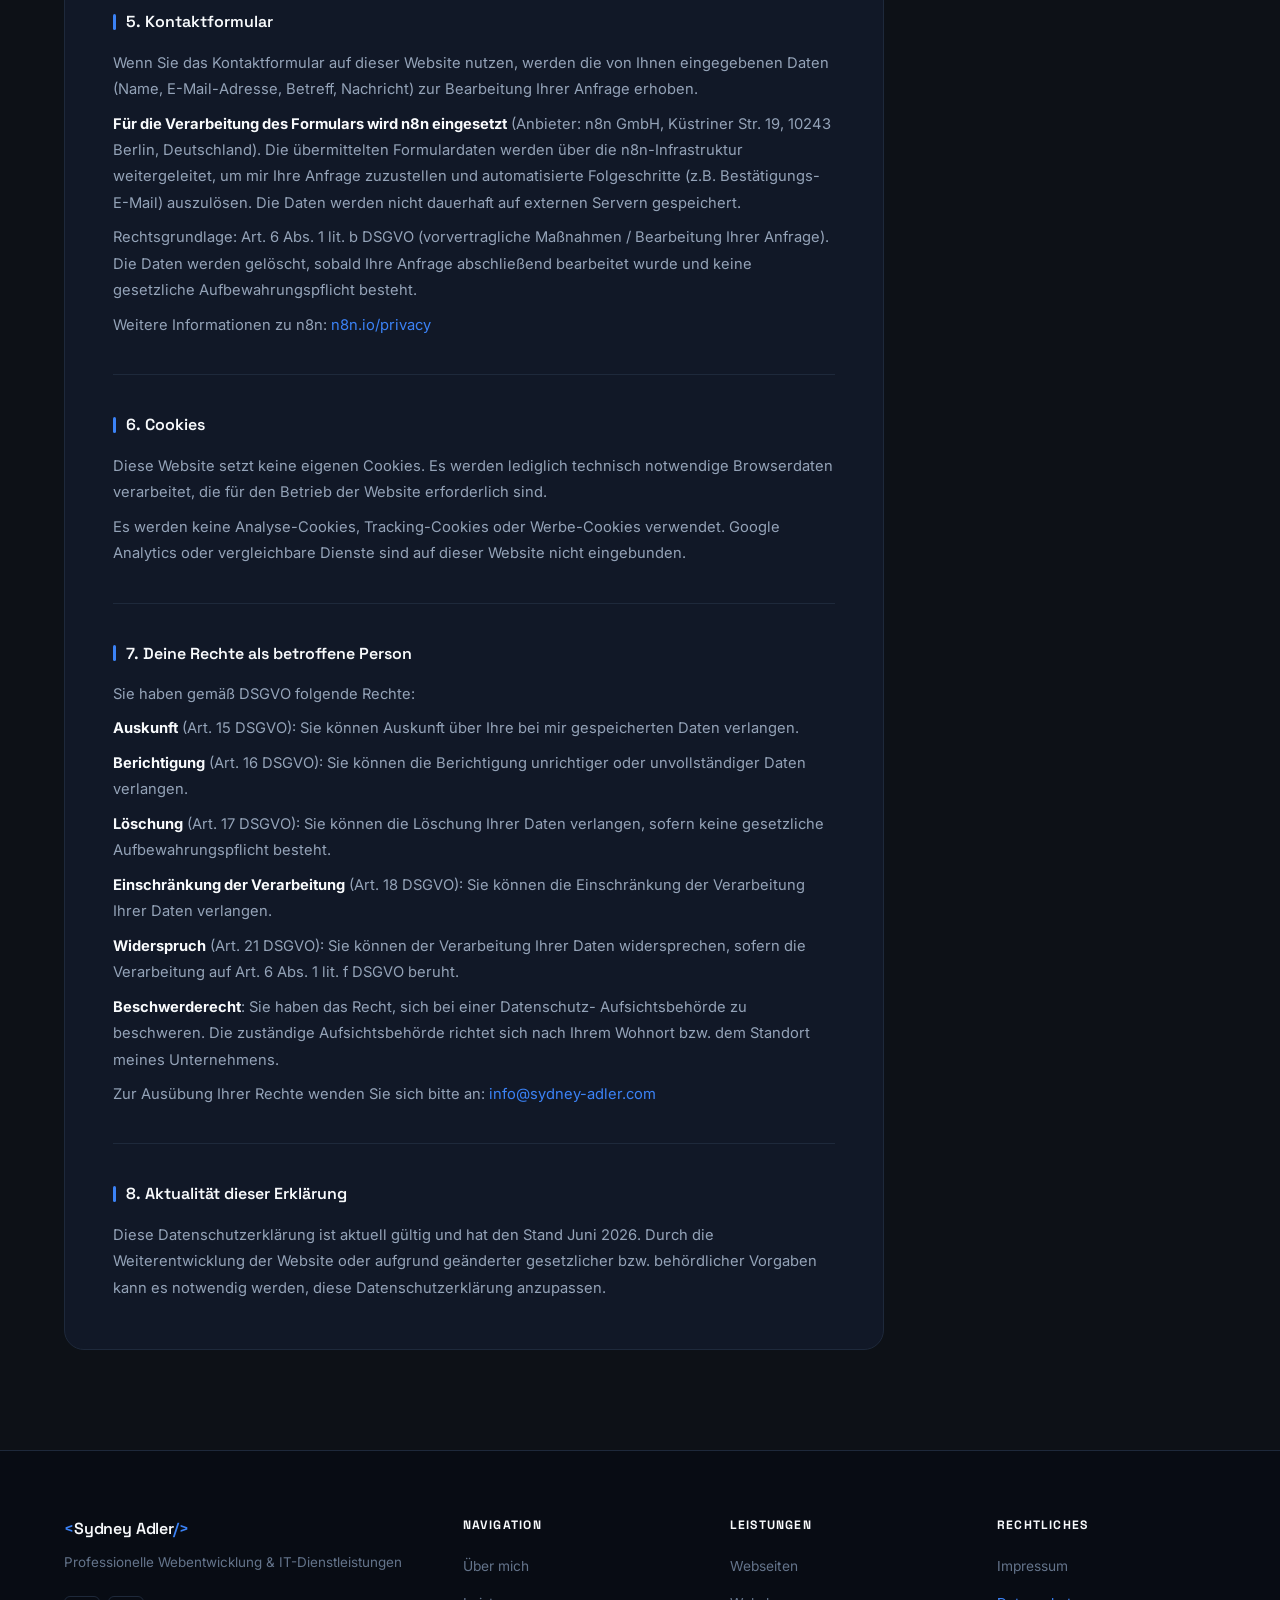
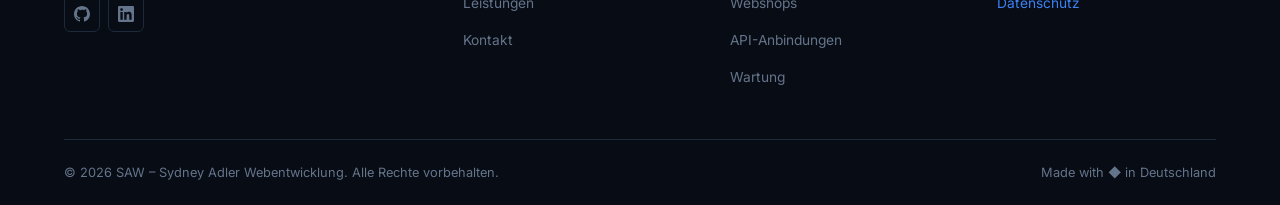
==== commit 96e5e829: "Durchgängig siezen, Betriebe→Unternehmen, FAQ + Platzhalter - Alle Anreden von du/dein auf Sie/Ihr u" ====
--- a/Portfolio/datenschutz.html
+++ b/Portfolio/datenschutz.html
@@ -76,12 +76,12 @@
         <div class="legal-section">
           <h2 class="legal-section__title">2. Allgemeine Hinweise</h2>
           <p>
-            Der Schutz deiner persönlichen Daten ist mir wichtig. Ich verarbeite personenbezogene
+            Der Schutz Ihrer persönlichen Daten ist mir wichtig. Ich verarbeite personenbezogene
             Daten ausschließlich im Rahmen der gesetzlichen Bestimmungen der DSGVO sowie des BDSG.
           </p>
           <p>
             Diese Datenschutzerklärung erläutert, welche Daten auf dieser Website erhoben werden,
-            zu welchem Zweck sie verwendet werden und welche Rechte du als betroffene Person hast.
+            zu welchem Zweck sie verwendet werden und welche Rechte Sie als betroffene Person haben.
           </p>
           <span class="legal-badge">Keine Cookies &#183; Kein Tracking &#183; Kein Google Analytics</span>
         </div>
@@ -92,7 +92,7 @@
           <p>
             Diese Website wird bei Netlify (Anbieter: Netlify Inc., 2325 3rd Street, Suite 215,
             San Francisco, CA 94107, USA) gehostet. Der Hoster erhebt beim Aufruf der Website
-            automatisch sogenannte Server-Log-Dateien, die dein Browser übermittelt:
+            automatisch sogenannte Server-Log-Dateien, die Ihr Browser übermittelt:
           </p>
           <p>
             Browsertyp und -version, verwendetes Betriebssystem, Referrer-URL, Hostname des
@@ -111,7 +111,7 @@
           <p>
             Diese Website verwendet Google Fonts (Anbieter: Google LLC, 1600 Amphitheatre Parkway,
             Mountain View, CA 94043, USA). Die Schriftarten werden beim Aufruf der Seite direkt von
-            Google-Servern geladen. Dabei wird deine IP-Adresse an Google übertragen.
+            Google-Servern geladen. Dabei wird Ihre IP-Adresse an Google übertragen.
           </p>
           <p>
             Rechtsgrundlage: Art. 6 Abs. 1 lit. f DSGVO (berechtigtes Interesse an einem einheitlichen
@@ -127,19 +127,19 @@
         <div class="legal-section">
           <h2 class="legal-section__title">5. Kontaktformular</h2>
           <p>
-            Wenn du das Kontaktformular auf dieser Website nutzt, werden die von dir eingegebenen
-            Daten (Name, E-Mail-Adresse, Betreff, Nachricht) zur Bearbeitung deiner Anfrage erhoben.
+            Wenn Sie das Kontaktformular auf dieser Website nutzen, werden die von Ihnen eingegebenen
+            Daten (Name, E-Mail-Adresse, Betreff, Nachricht) zur Bearbeitung Ihrer Anfrage erhoben.
           </p>
           <p>
             <strong>Für die Verarbeitung des Formulars wird n8n eingesetzt</strong> (Anbieter: n8n GmbH,
             Küstriner Str. 19, 10243 Berlin, Deutschland). Die übermittelten Formulardaten werden über
-            die n8n-Infrastruktur weitergeleitet, um mir deine Anfrage zuzustellen und automatisierte
+            die n8n-Infrastruktur weitergeleitet, um mir Ihre Anfrage zuzustellen und automatisierte
             Folgeschritte (z.B. Bestätigungs-E-Mail) auszulösen. Die Daten werden nicht dauerhaft auf
             externen Servern gespeichert.
           </p>
           <p>
             Rechtsgrundlage: Art. 6 Abs. 1 lit. b DSGVO (vorvertragliche Maßnahmen / Bearbeitung
-            deiner Anfrage). Die Daten werden gelöscht, sobald deine Anfrage abschließend bearbeitet
+            Ihrer Anfrage). Die Daten werden gelöscht, sobald Ihre Anfrage abschließend bearbeitet
             wurde und keine gesetzliche Aufbewahrungspflicht besteht.
           </p>
           <p>
@@ -166,34 +166,34 @@
         <!-- 7. Betroffenenrechte -->
         <div class="legal-section">
           <h2 class="legal-section__title">7. Deine Rechte als betroffene Person</h2>
-          <p>Du hast gemäß DSGVO folgende Rechte:</p>
-          <p>
-            <strong>Auskunft</strong> (Art. 15 DSGVO): Du kannst Auskunft über deine bei mir
+          <p>Sie haben gemäß DSGVO folgende Rechte:</p>
+          <p>
+            <strong>Auskunft</strong> (Art. 15 DSGVO): Sie können Auskunft über Ihre bei mir
             gespeicherten Daten verlangen.
           </p>
           <p>
-            <strong>Berichtigung</strong> (Art. 16 DSGVO): Du kannst die Berichtigung unrichtiger
+            <strong>Berichtigung</strong> (Art. 16 DSGVO): Sie können die Berichtigung unrichtiger
             oder unvollständiger Daten verlangen.
           </p>
           <p>
-            <strong>Löschung</strong> (Art. 17 DSGVO): Du kannst die Löschung deiner Daten
+            <strong>Löschung</strong> (Art. 17 DSGVO): Sie können die Löschung Ihrer Daten
             verlangen, sofern keine gesetzliche Aufbewahrungspflicht besteht.
           </p>
           <p>
-            <strong>Einschränkung der Verarbeitung</strong> (Art. 18 DSGVO): Du kannst die
-            Einschränkung der Verarbeitung deiner Daten verlangen.
-          </p>
-          <p>
-            <strong>Widerspruch</strong> (Art. 21 DSGVO): Du kannst der Verarbeitung deiner Daten
+            <strong>Einschränkung der Verarbeitung</strong> (Art. 18 DSGVO): Sie können die
+            Einschränkung der Verarbeitung Ihrer Daten verlangen.
+          </p>
+          <p>
+            <strong>Widerspruch</strong> (Art. 21 DSGVO): Sie können der Verarbeitung Ihrer Daten
             widersprechen, sofern die Verarbeitung auf Art. 6 Abs. 1 lit. f DSGVO beruht.
           </p>
           <p>
-            <strong>Beschwerderecht</strong>: Du hast das Recht, dich bei einer Datenschutz-
+            <strong>Beschwerderecht</strong>: Sie haben das Recht, sich bei einer Datenschutz-
             Aufsichtsbehörde zu beschweren. Die zuständige Aufsichtsbehörde richtet sich nach
-            deinem Wohnort bzw. dem Standort meines Unternehmens.
-          </p>
-          <p>
-            Zur Ausübung deiner Rechte wende dich bitte an:
+            Ihrem Wohnort bzw. dem Standort meines Unternehmens.
+          </p>
+          <p>
+            Zur Ausübung Ihrer Rechte wenden Sie sich bitte an:
             <a href="mailto:info@sydney-adler.com">info@sydney-adler.com</a>
           </p>
         </div>
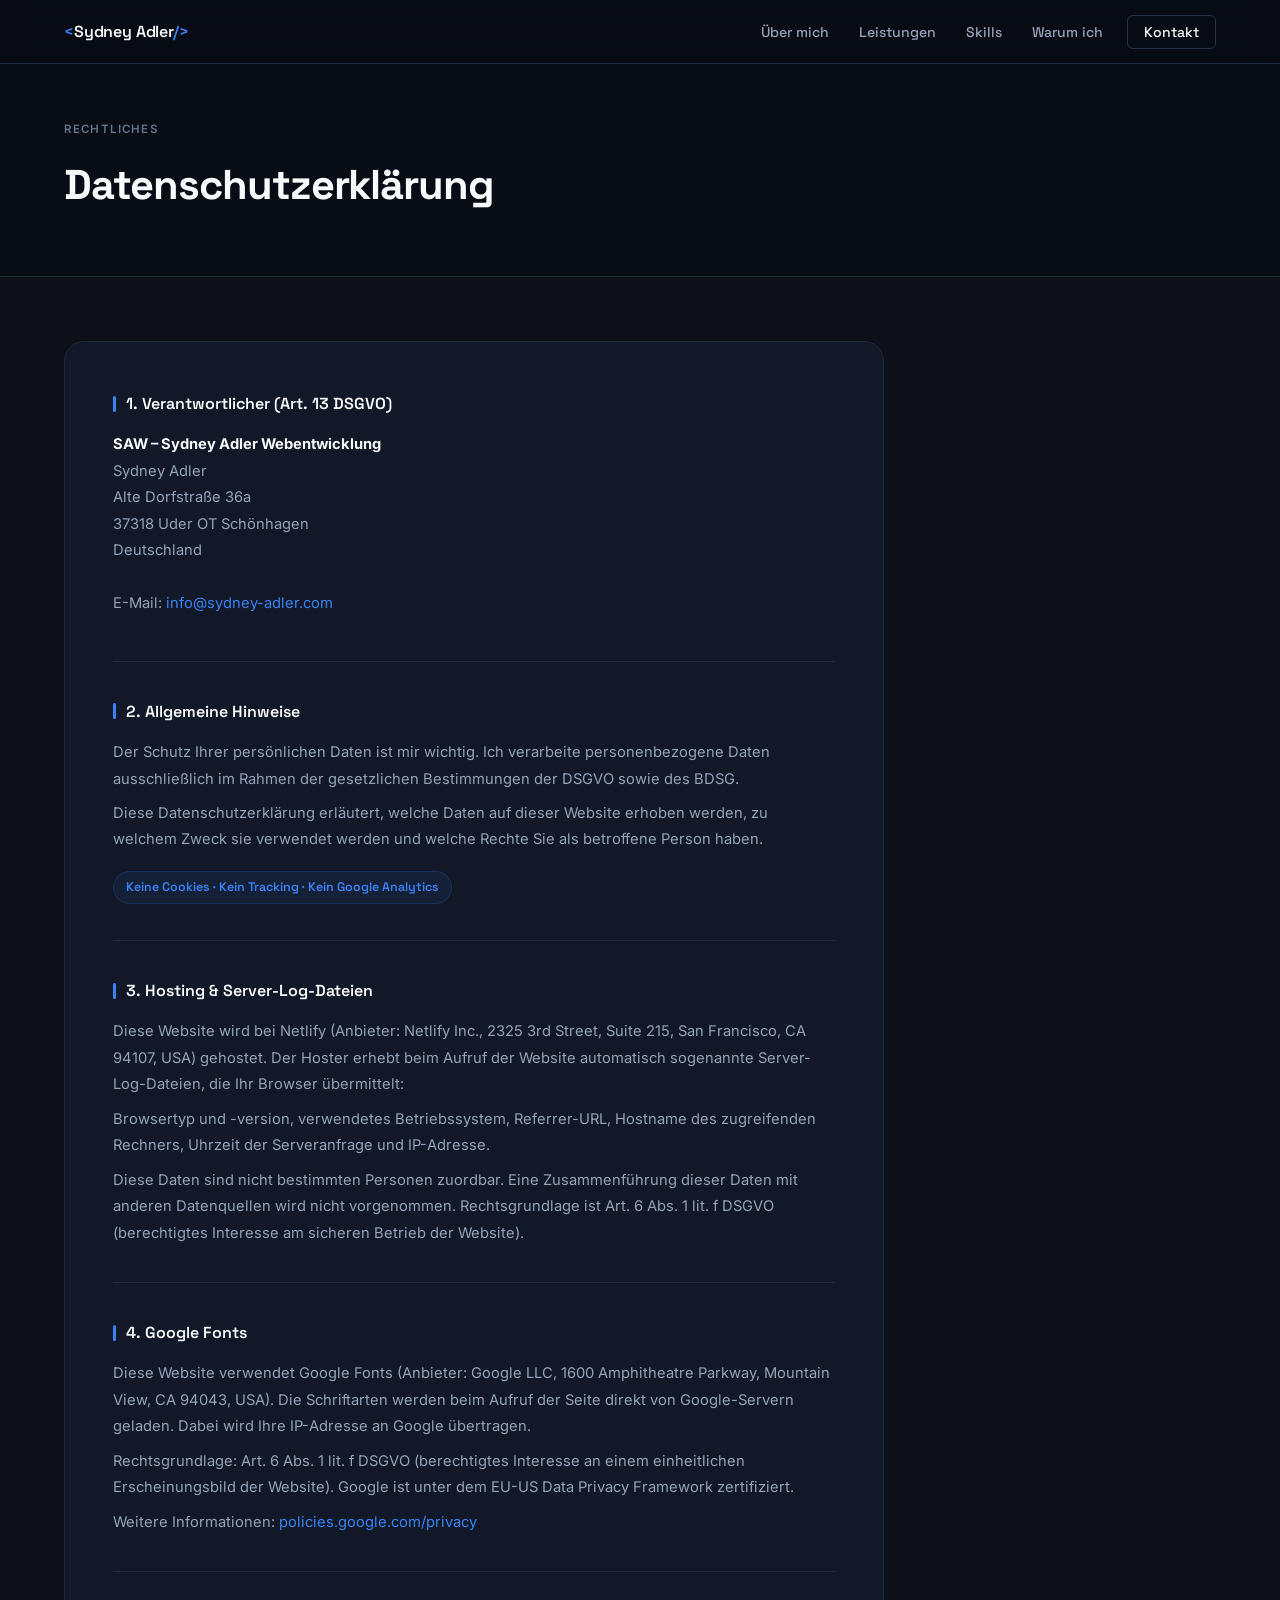
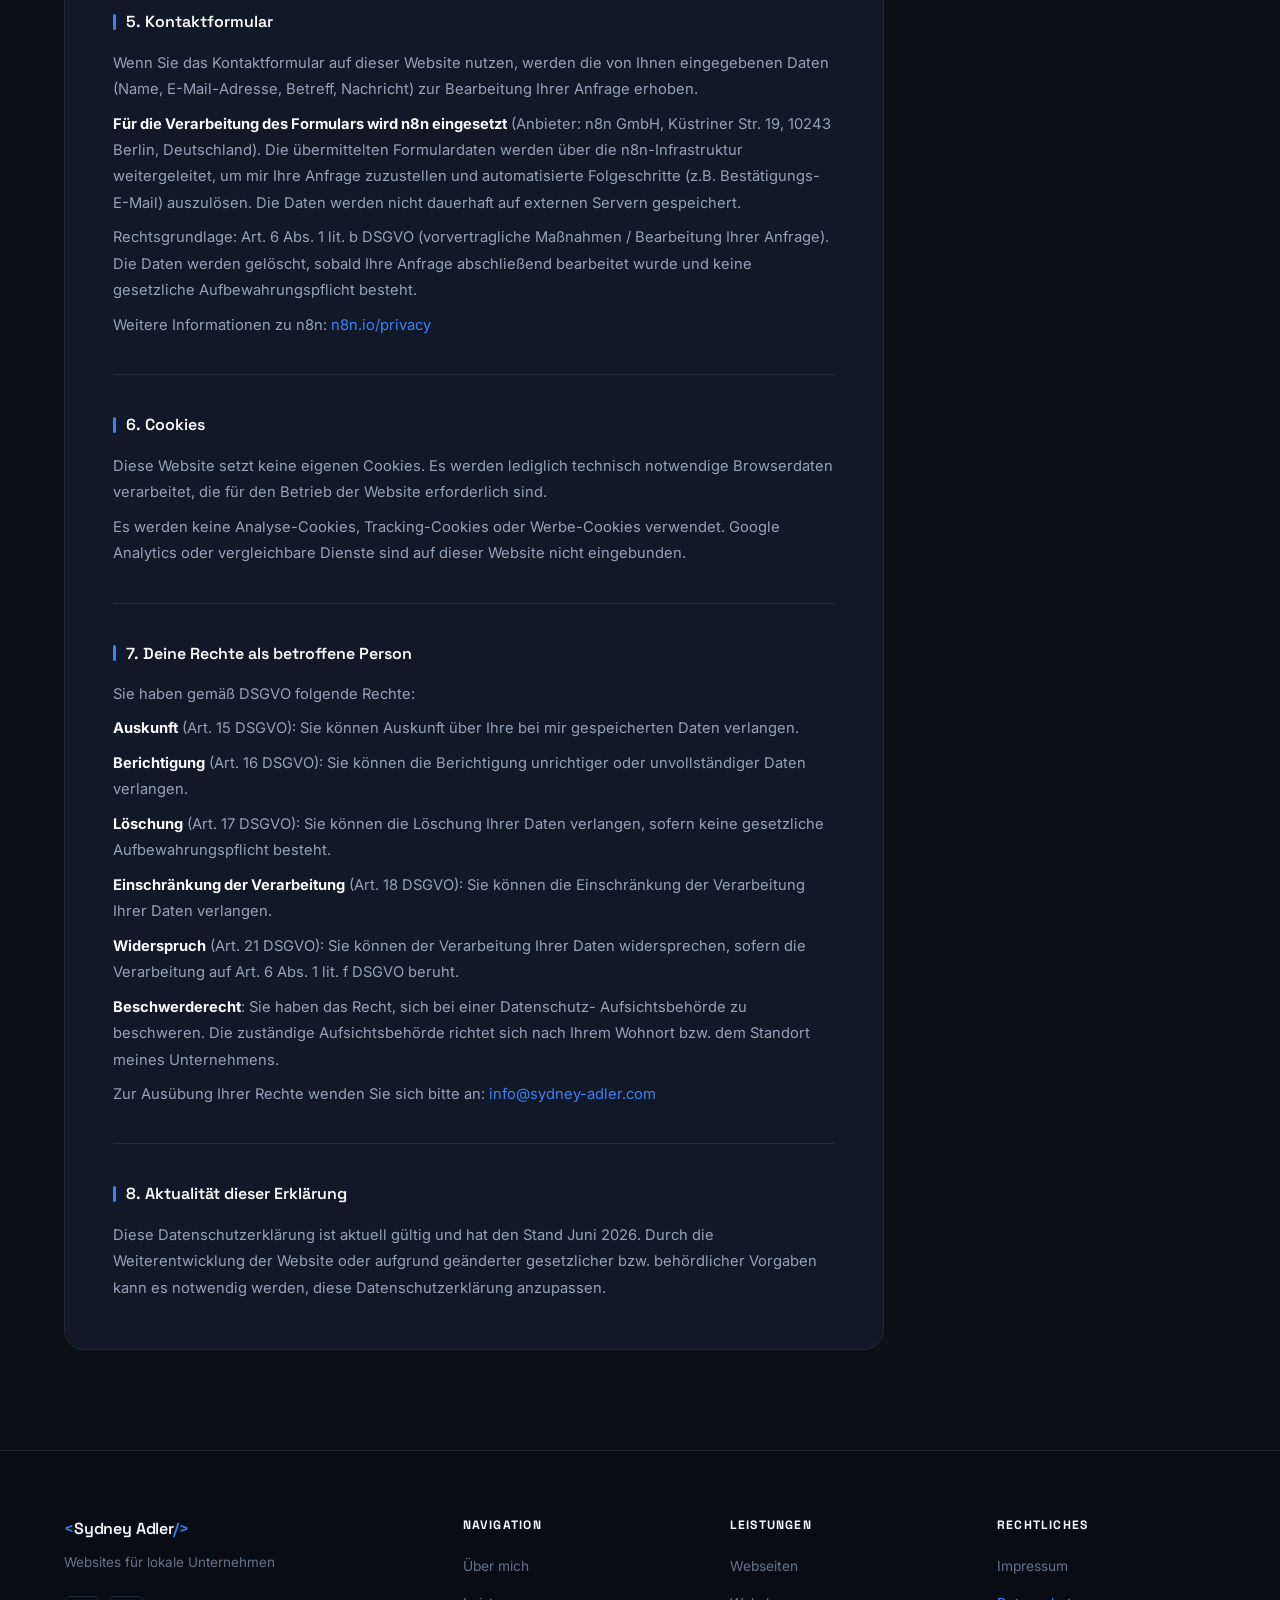
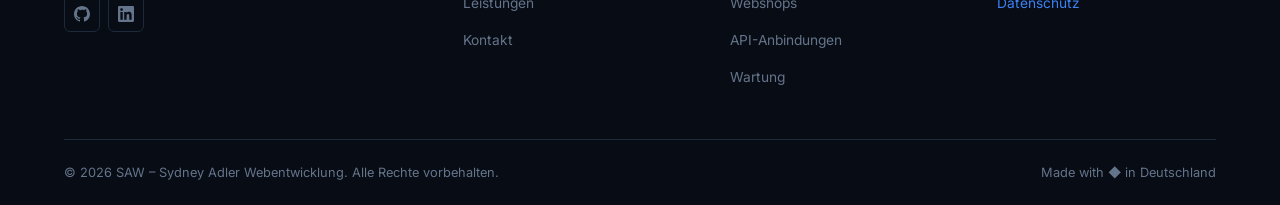
==== commit 95638a5d: "Restliche alte Firmenbezeichnungen bereinigen - footer__tagline in allen 3 HTML-Dateien: "Profession" ====
--- a/Portfolio/datenschutz.html
+++ b/Portfolio/datenschutz.html
@@ -220,7 +220,7 @@
           <a href="index.html" class="footer__logo">
             <span class="navbar__logo-bracket">&lt;</span>Sydney Adler<span class="navbar__logo-bracket">/&gt;</span>
           </a>
-          <p class="footer__tagline">Professionelle Webentwicklung &amp; IT-Dienstleistungen</p>
+          <p class="footer__tagline">Websites für lokale Unternehmen</p>
           <div class="footer__social">
             <a href="https://github.com/sydneyadlr" class="footer__social-link" aria-label="GitHub" target="_blank" rel="noopener noreferrer">
               <svg xmlns="http://www.w3.org/2000/svg" width="16" height="16" viewBox="0 0 24 24" fill="currentColor" aria-hidden="true"><path d="M12 0C5.374 0 0 5.373 0 12c0 5.302 3.438 9.8 8.207 11.387.599.111.793-.261.793-.577v-2.234c-3.338.726-4.033-1.416-4.033-1.416-.546-1.387-1.333-1.756-1.333-1.756-1.089-.745.083-.729.083-.729 1.205.084 1.839 1.237 1.839 1.237 1.07 1.834 2.807 1.304 3.492.997.107-.775.418-1.305.762-1.604-2.665-.305-5.467-1.334-5.467-5.931 0-1.311.469-2.381 1.236-3.221-.124-.303-.535-1.524.117-3.176 0 0 1.008-.322 3.301 1.23A11.509 11.509 0 0 1 12 5.803c1.02.005 2.047.138 3.006.404 2.291-1.552 3.297-1.23 3.297-1.23.653 1.653.242 2.874.118 3.176.77.84 1.235 1.911 1.235 3.221 0 4.609-2.807 5.624-5.479 5.921.43.372.823 1.102.823 2.222v3.293c0 .319.192.694.801.576C20.566 21.797 24 17.3 24 12c0-6.627-5.373-12-12-12z"/></svg>
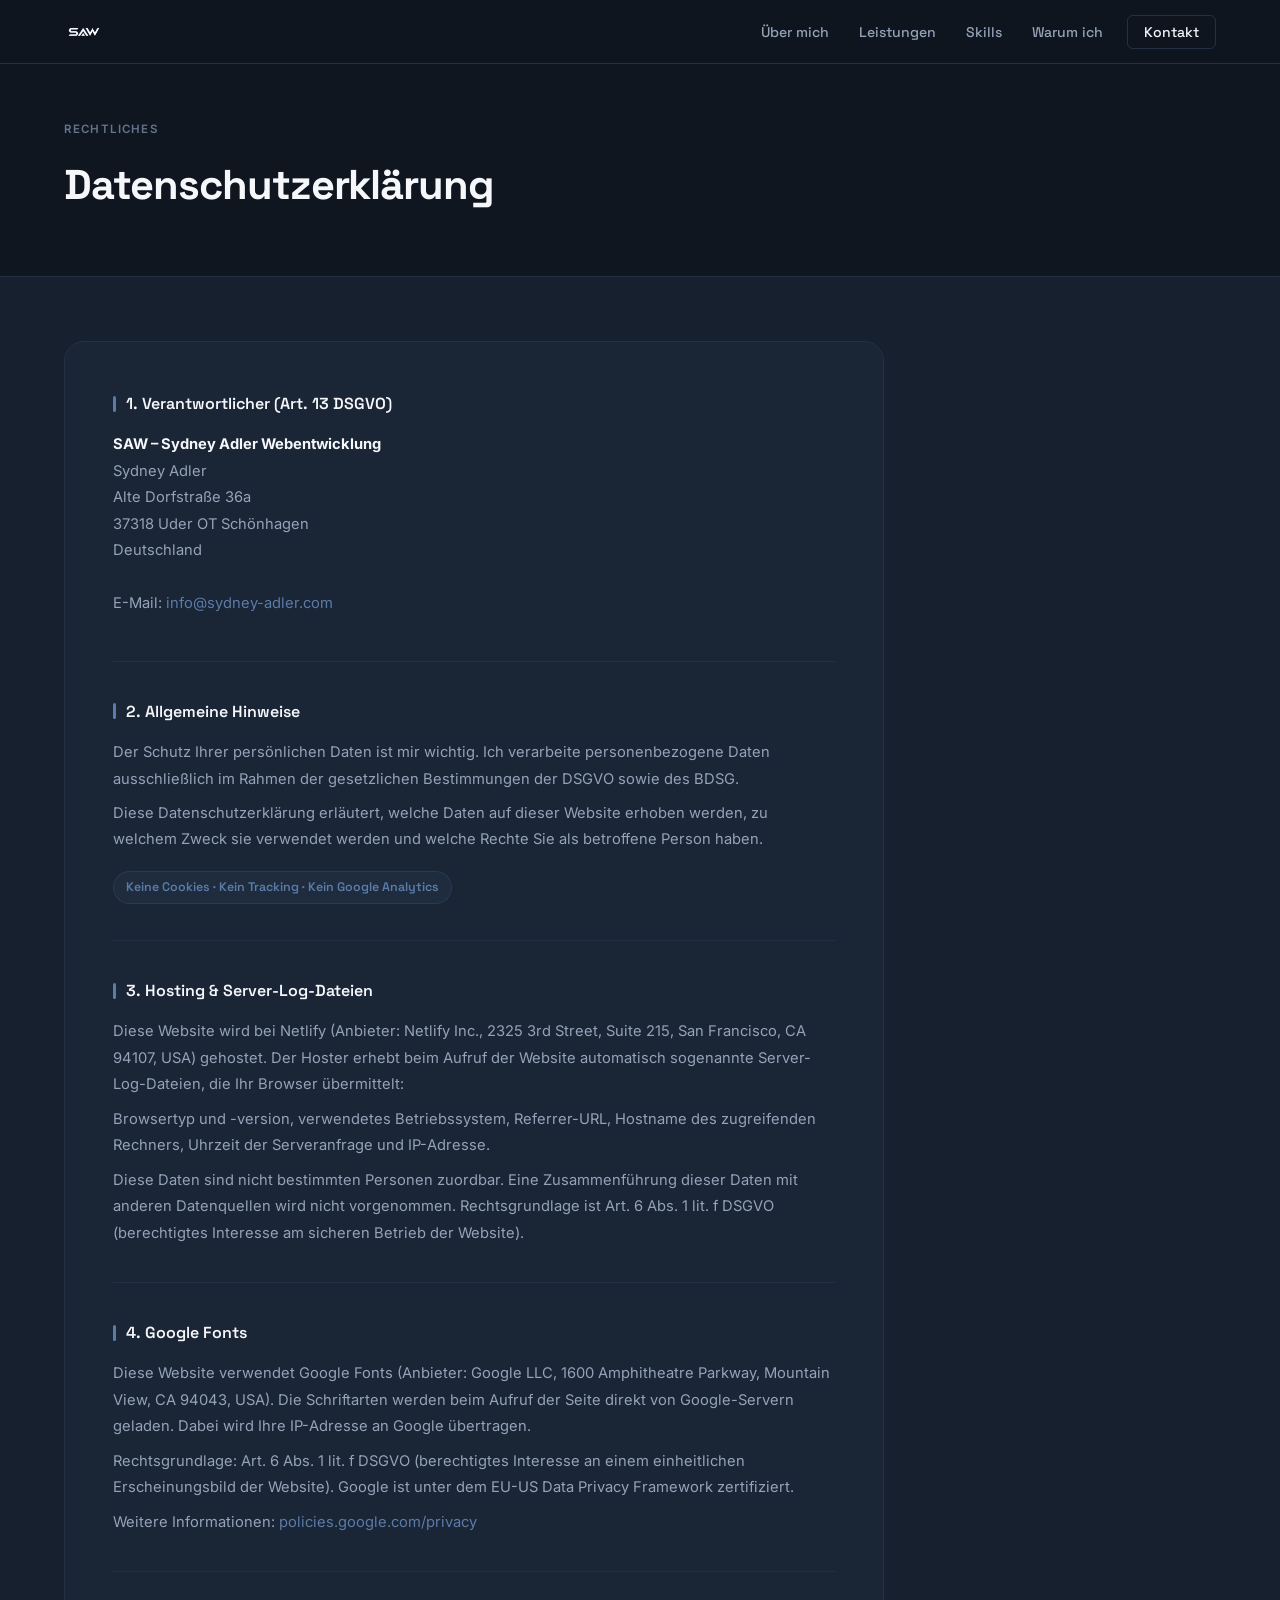
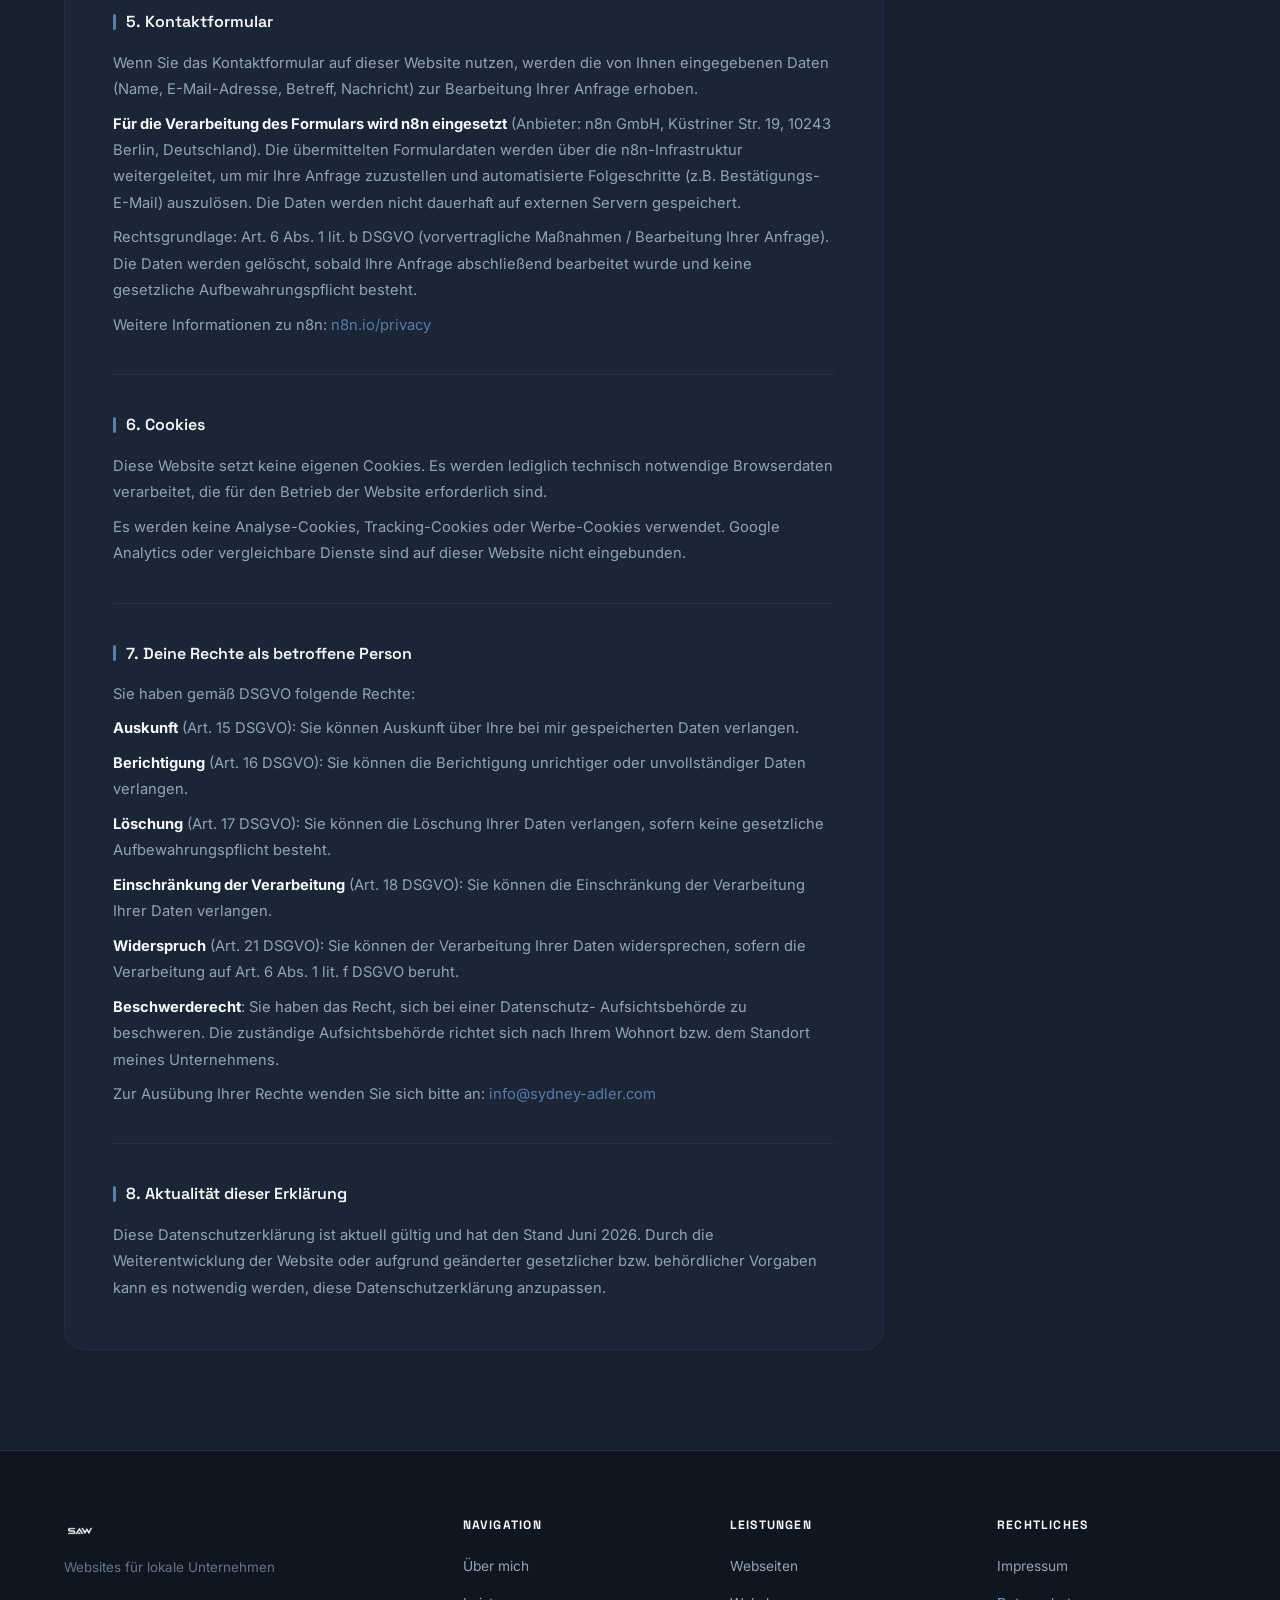
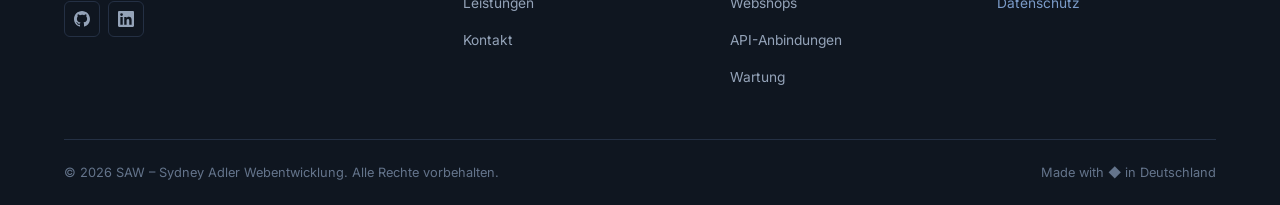
==== commit ff415ece: "Komplettes Design-Redesign: SAW Navy-Palette + Logo - Neue CSS-Variablen (Navy #0f1620, Accent #5b7b" ====
--- a/Portfolio/datenschutz.html
+++ b/Portfolio/datenschutz.html
@@ -18,7 +18,7 @@
   <nav class="navbar scrolled" id="navbar">
     <div class="navbar__container">
       <a href="index.html" class="navbar__logo">
-        <span class="navbar__logo-bracket">&lt;</span>Sydney Adler<span class="navbar__logo-bracket">/&gt;</span>
+        <img src="assets/saw-logo.png" alt="SAW – Sydney Adler Webentwicklung" class="navbar__logo-img" />
       </a>
       <ul class="navbar__menu">
         <li><a href="index.html#about" class="navbar__link">Über mich</a></li>
@@ -218,7 +218,7 @@
       <div class="footer__grid">
         <div class="footer__brand">
           <a href="index.html" class="footer__logo">
-            <span class="navbar__logo-bracket">&lt;</span>Sydney Adler<span class="navbar__logo-bracket">/&gt;</span>
+            <img src="assets/saw-logo.png" alt="SAW – Sydney Adler Webentwicklung" class="footer__logo-img" />
           </a>
           <p class="footer__tagline">Websites für lokale Unternehmen</p>
           <div class="footer__social">
@@ -251,7 +251,7 @@
           <h4 class="footer__nav-title">Rechtliches</h4>
           <ul class="footer__nav-list">
             <li><a href="impressum.html">Impressum</a></li>
-            <li><a href="datenschutz.html" style="color: var(--blue-primary)">Datenschutz</a></li>
+            <li><a href="datenschutz.html" style="color: var(--accent-light)">Datenschutz</a></li>
           </ul>
         </div>
       </div>
--- a/Portfolio/style.css
+++ b/Portfolio/style.css
@@ -1,35 +1,29 @@
 /* =============================================
-   SYDNEY ADLER WEB SOLUTIONS — PORTFOLIO CSS
-   Design: Clean & Professional
+   SAW – Sydney Adler Webentwicklung — Portfolio CSS
+   Design: Professional & Calm — SAW Navy Palette
    ============================================= */
 
 /* --- Custom Properties --- */
 :root {
-  --bg-primary:    #080c14;
-  --bg-secondary:  #0d1117;
-  --bg-card:       #111827;
-  --bg-card-hover: #141e2e;
-
-  --blue-primary: #3b82f6;
-  --blue-light:   #60a5fa;
-  --blue-dark:    #2563eb;
-  --accent:       #06b6d4;
-
-  --text-primary:   #f8fafc;
-  --text-secondary: #94a3b8;
-  --text-muted:     #64748b;
-
-  --border:       #1e293b;
-  --border-light: #253347;
-
-  --glow: rgba(59, 130, 246, 0.15);
+  --bg-primary:    #0f1620;
+  --bg-secondary:  #16202e;
+  --bg-card:       #1a2536;
+  --navy:          #1e2a3f;
+  --accent:        #5b7ba8;
+  --accent-light:  #7b9bc8;
+  --accent-bright: #4a90d9;
+  --text-primary:  #f5f7fa;
+  --text-secondary:#94a3b8;
+  --text-muted:    #64748b;
+  --border:        #243044;
+  --glow:          rgba(91, 123, 168, 0.18);
 
   --radius-sm:  6px;
   --radius-md:  10px;
   --radius-lg:  16px;
   --radius-xl:  20px;
 
-  --transition: 0.2s ease;
+  --transition: 0.22s ease;
 
   --font-heading: 'Space Grotesk', sans-serif;
   --font-body:    'Inter', sans-serif;
@@ -48,11 +42,11 @@
 
 ::-webkit-scrollbar              { width: 5px; }
 ::-webkit-scrollbar-track        { background: var(--bg-primary); }
-::-webkit-scrollbar-thumb        { background: var(--border-light); border-radius: 3px; }
-::-webkit-scrollbar-thumb:hover  { background: var(--blue-primary); }
-*                                { scrollbar-width: thin; scrollbar-color: var(--border-light) var(--bg-primary); }
-
-::selection { background: rgba(59, 130, 246, 0.25); color: var(--text-primary); }
+::-webkit-scrollbar-thumb        { background: var(--border); border-radius: 3px; }
+::-webkit-scrollbar-thumb:hover  { background: var(--accent); }
+*                                { scrollbar-width: thin; scrollbar-color: var(--border) var(--bg-primary); }
+
+::selection { background: rgba(91, 123, 168, 0.28); color: var(--text-primary); }
 
 body {
   font-family: var(--font-body);
@@ -80,8 +74,8 @@
 .section { padding: 120px 0; }
 
 .gradient-text {
-  color: var(--blue-primary);
-  -webkit-text-fill-color: var(--blue-primary);
+  color: var(--accent-light);
+  -webkit-text-fill-color: var(--accent-light);
 }
 
 .section__label {
@@ -94,6 +88,15 @@
   margin-bottom: 12px;
 }
 
+.section__label::before {
+  content: '▲';
+  font-size: 0.5em;
+  color: var(--accent);
+  margin-right: 7px;
+  vertical-align: middle;
+  display: inline-block;
+}
+
 .section__title {
   font-family: var(--font-heading);
   font-size: clamp(1.9rem, 4vw, 2.8rem);
@@ -115,7 +118,7 @@
 .section__header .section__label    { text-align: center; }
 .section__header .section__subtitle { margin: 0 auto; }
 
-/* --- Scroll Reveal — opacity only --- */
+/* --- Scroll Reveal --- */
 .scroll-reveal {
   opacity: 0;
   transition: opacity 0.5s ease;
@@ -144,27 +147,30 @@
   font-weight: 600;
   letter-spacing: 0.01em;
   transition: background var(--transition), border-color var(--transition),
-              color var(--transition), box-shadow var(--transition);
+              color var(--transition), box-shadow var(--transition),
+              transform var(--transition);
 }
 
 .btn--primary {
-  background: var(--blue-primary);
+  background: var(--accent-bright);
   color: #fff;
-  border: 1px solid var(--blue-primary);
+  border: 1px solid var(--accent-bright);
 }
 .btn--primary:hover {
-  background: var(--blue-dark);
-  border-color: var(--blue-dark);
+  background: var(--accent-light);
+  border-color: var(--accent-light);
+  transform: translateY(-2px);
+  box-shadow: 0 6px 20px rgba(91, 123, 168, 0.28);
 }
 
 .btn--secondary {
   background: transparent;
   color: var(--text-primary);
-  border: 1px solid var(--border-light);
+  border: 1px solid var(--border);
 }
 .btn--secondary:hover {
-  border-color: var(--text-primary);
-  background: rgba(248, 250, 252, 0.04);
+  border-color: var(--accent);
+  background: rgba(91, 123, 168, 0.06);
 }
 
 .btn--full { width: 100%; justify-content: center; }
@@ -182,7 +188,7 @@
   border-bottom: 1px solid transparent;
 }
 .navbar.scrolled {
-  background: rgba(8, 12, 20, 0.88);
+  background: rgba(15, 22, 32, 0.85);
   backdrop-filter: blur(16px);
   -webkit-backdrop-filter: blur(16px);
   border-bottom-color: var(--border);
@@ -199,17 +205,18 @@
 }
 
 .navbar__logo {
-  font-family: var(--font-heading);
-  font-size: 1rem;
-  font-weight: 600;
-  letter-spacing: -0.01em;
-  color: var(--text-primary);
+  display: flex;
+  align-items: center;
   transition: opacity var(--transition);
-  white-space: nowrap;
   flex-shrink: 0;
 }
-.navbar__logo:hover { opacity: 0.75; }
-.navbar__logo-bracket { color: var(--blue-primary); }
+.navbar__logo:hover { opacity: 0.8; }
+
+.navbar__logo-img {
+  height: 40px;
+  width: auto;
+  display: block;
+}
 
 .navbar__menu {
   display: flex;
@@ -226,19 +233,19 @@
   color: var(--text-secondary);
   transition: color var(--transition), background var(--transition);
 }
-.navbar__link:hover  { color: var(--text-primary); }
+.navbar__link:hover  { color: var(--accent-light); }
 .navbar__link.active { color: var(--text-primary); }
 
 .navbar__link--cta {
-  border: 1px solid var(--border-light);
+  border: 1px solid var(--border);
   color: var(--text-primary);
   margin-left: 8px;
   padding: 7px 16px;
 }
 .navbar__link--cta:hover {
-  border-color: var(--blue-primary);
-  color: var(--blue-primary);
-  background: rgba(59, 130, 246, 0.06);
+  border-color: var(--accent);
+  color: var(--accent-light);
+  background: rgba(91, 123, 168, 0.06);
 }
 
 .navbar__toggle {
@@ -266,7 +273,7 @@
   position: fixed;
   inset: 0;
   z-index: 1001;
-  background: rgba(8, 12, 20, 0.98);
+  background: rgba(15, 22, 32, 0.97);
   backdrop-filter: blur(24px);
   -webkit-backdrop-filter: blur(24px);
   display: flex;
@@ -295,7 +302,7 @@
   border: 1px solid var(--border);
   transition: var(--transition);
 }
-.mobile-overlay__close:hover { color: var(--text-primary); border-color: var(--border-light); }
+.mobile-overlay__close:hover { color: var(--text-primary); border-color: var(--accent); }
 
 .mobile-overlay__link {
   display: block;
@@ -309,7 +316,7 @@
   letter-spacing: -0.02em;
 }
 .mobile-overlay__link:hover { color: var(--text-primary); }
-.mobile-overlay__link--cta  { color: var(--blue-primary); }
+.mobile-overlay__link--cta  { color: var(--accent-bright); }
 
 .mobile-overlay__brand {
   position: absolute;
@@ -329,34 +336,33 @@
   min-height: 100svh;
   display: flex;
   align-items: center;
+  overflow: hidden;
   background:
-    radial-gradient(ellipse 80% 50% at 50% 0%, rgba(59, 130, 246, 0.06) 0%, transparent 60%),
+    radial-gradient(ellipse 70% 60% at 72% 38%, rgba(91, 123, 168, 0.11) 0%, transparent 60%),
     var(--bg-primary);
+}
+
+/* Subtile Dreieck-Deko im Hintergrund */
+.hero::after {
+  content: '';
+  position: absolute;
+  right: 7%;
+  top: 16%;
+  width: 0;
+  height: 0;
+  border-left: 220px solid transparent;
+  border-right: 220px solid transparent;
+  border-bottom: 400px solid rgba(91, 123, 168, 0.035);
+  pointer-events: none;
+  z-index: 0;
 }
 
 .hero__content {
   position: relative;
-  padding-top: calc(var(--navbar-height) + env(safe-area-inset-top, 0px) + 48px);
+  z-index: 1;
+  padding-top: calc(var(--navbar-height) + env(safe-area-inset-top, 0px) + 56px);
   padding-bottom: 96px;
   max-width: 720px;
-}
-
-.hero__badge {
-  display: inline-flex;
-  align-items: center;
-  gap: 8px;
-  font-size: 0.82rem;
-  font-weight: 500;
-  color: var(--text-secondary);
-  margin-bottom: 32px;
-}
-
-.hero__badge-dot {
-  width: 7px;
-  height: 7px;
-  border-radius: 50%;
-  background: #22c55e;
-  flex-shrink: 0;
 }
 
 .hero__title {
@@ -426,12 +432,13 @@
   font-size: 0.68rem;
   letter-spacing: 0.12em;
   text-transform: uppercase;
+  z-index: 1;
 }
 
 .hero__scroll-line {
   width: 1px;
   height: 36px;
-  background: linear-gradient(to bottom, var(--border-light), transparent);
+  background: linear-gradient(to bottom, var(--border), transparent);
 }
 
 /* =============================================
@@ -459,7 +466,7 @@
   height: 240px;
   border-radius: 50%;
   background: var(--bg-card);
-  border: 1px solid var(--border-light);
+  border: 1px solid var(--border);
   display: flex;
   align-items: center;
   justify-content: center;
@@ -470,21 +477,21 @@
   font-family: var(--font-heading);
   font-size: 4rem;
   font-weight: 700;
-  color: var(--blue-primary);
+  color: var(--accent);
 }
 
 .about__image-glow {
   position: absolute;
   inset: -10px;
   border-radius: 50%;
-  background: radial-gradient(ellipse at center, rgba(59, 130, 246, 0.05), transparent 65%);
+  background: radial-gradient(ellipse at center, rgba(91, 123, 168, 0.06), transparent 65%);
   pointer-events: none;
 }
 
 .about__badge-card {
   position: absolute;
   background: var(--bg-card);
-  border: 1px solid var(--border-light);
+  border: 1px solid var(--border);
   border-radius: var(--radius-md);
   padding: 8px 14px;
   font-family: var(--font-heading);
@@ -499,7 +506,7 @@
 }
 .about__badge-card--1 { top: 10px; right: 0; }
 .about__badge-card--2 { bottom: 20px; left: 0; }
-.about__badge-icon    { color: var(--blue-primary); }
+.about__badge-icon    { color: var(--accent); }
 
 .about__text {
   color: var(--text-secondary);
@@ -518,17 +525,19 @@
 .about__highlight {
   display: flex;
   align-items: center;
-  gap: 9px;
+  gap: 10px;
   font-size: 0.86rem;
   font-weight: 500;
   color: var(--text-secondary);
 }
 
+/* Dreieck statt Punkt */
 .about__highlight-dot {
-  width: 5px;
-  height: 5px;
-  border-radius: 50%;
-  background: var(--blue-primary);
+  width: 0;
+  height: 0;
+  border-left: 4px solid transparent;
+  border-right: 4px solid transparent;
+  border-bottom: 7px solid var(--accent);
   flex-shrink: 0;
 }
 
@@ -548,21 +557,21 @@
   border: 1px solid var(--border);
   border-radius: var(--radius-lg);
   padding: 24px;
-  transition: border-color var(--transition), background var(--transition), box-shadow var(--transition);
+  transition: border-color var(--transition), box-shadow var(--transition), transform var(--transition);
   display: flex;
   flex-direction: column;
 }
 .service-card:hover {
-  border-color: var(--border-light);
-  background: var(--bg-card-hover);
-  box-shadow: 0 4px 24px rgba(0,0,0,0.15);
+  border-color: var(--accent);
+  box-shadow: 0 8px 30px var(--glow);
+  transform: translateY(-4px);
 }
 
 .service-card__icon-wrap {
   width: 40px;
   height: 40px;
   border-radius: var(--radius-sm);
-  background: rgba(59, 130, 246, 0.08);
+  background: rgba(91, 123, 168, 0.08);
   display: flex;
   align-items: center;
   justify-content: center;
@@ -572,7 +581,7 @@
 
 .service-card__icon {
   font-size: 1rem;
-  color: var(--blue-primary);
+  color: var(--accent);
 }
 
 .service-card__title {
@@ -626,7 +635,7 @@
   padding: 18px 20px;
   transition: border-color var(--transition);
 }
-.skill-card:hover { border-color: var(--border-light); }
+.skill-card:hover { border-color: var(--accent); }
 
 .skill-card__header {
   display: flex;
@@ -658,7 +667,7 @@
 
 .skill-card__bar {
   height: 3px;
-  background: var(--bg-secondary);
+  background: var(--bg-primary);
   border-radius: 3px;
   overflow: hidden;
 }
@@ -667,7 +676,7 @@
   height: 100%;
   width: 0;
   border-radius: 3px;
-  background: var(--blue-primary);
+  background: var(--accent);
   transition: width 1.2s cubic-bezier(0.16, 1, 0.3, 1);
 }
 
@@ -691,12 +700,9 @@
   display: flex;
   flex-direction: column;
   gap: 14px;
-  transition: border-color var(--transition), background var(--transition);
-}
-.pain-card:hover {
-  border-color: var(--border-light);
-  background: var(--bg-card-hover);
-}
+  transition: border-color var(--transition);
+}
+.pain-card:hover { border-color: var(--accent); }
 
 .pain-card__icon {
   width: 36px;
@@ -749,33 +755,34 @@
   flex-direction: column;
   gap: 24px;
   position: relative;
-  transition: border-color var(--transition), background var(--transition), box-shadow var(--transition);
+  transition: border-color var(--transition), box-shadow var(--transition), transform var(--transition);
 }
 .pricing-card:hover {
-  border-color: var(--border-light);
-  background: var(--bg-card-hover);
+  border-color: var(--accent);
+  box-shadow: 0 8px 30px var(--glow);
+  transform: translateY(-4px);
 }
 
 .pricing-card--featured {
-  border-color: var(--blue-primary);
-  background: var(--bg-card-hover);
-  box-shadow: 0 0 0 1px rgba(59, 130, 246, 0.2), 0 8px 32px rgba(59, 130, 246, 0.08);
+  border-color: var(--accent);
+  background: var(--bg-secondary);
+  box-shadow: 0 0 0 1px rgba(91, 123, 168, 0.2), 0 8px 32px rgba(91, 123, 168, 0.1);
 }
 .pricing-card--featured:hover {
-  border-color: var(--blue-light);
-  box-shadow: 0 0 0 1px rgba(59, 130, 246, 0.3), 0 12px 40px rgba(59, 130, 246, 0.12);
+  border-color: var(--accent-light);
+  box-shadow: 0 0 0 1px rgba(91, 123, 168, 0.35), 0 12px 40px rgba(91, 123, 168, 0.15);
 }
 
 .pricing-card__badge {
   display: inline-block;
   padding: 4px 12px;
   border-radius: 50px;
-  background: rgba(59, 130, 246, 0.12);
-  border: 1px solid rgba(59, 130, 246, 0.25);
+  background: rgba(74, 144, 217, 0.12);
+  border: 1px solid rgba(74, 144, 217, 0.28);
   font-size: 0.72rem;
   font-weight: 700;
   font-family: var(--font-heading);
-  color: var(--blue-light);
+  color: var(--accent-bright);
   letter-spacing: 0.06em;
   text-transform: uppercase;
   width: fit-content;
@@ -815,19 +822,21 @@
 .pricing-card__features li {
   font-size: 0.88rem;
   color: var(--text-secondary);
-  padding-left: 18px;
+  padding-left: 16px;
   position: relative;
   line-height: 1.5;
 }
+/* Dreieck-Bullet statt Kreis */
 .pricing-card__features li::before {
   content: '';
   position: absolute;
   left: 0;
-  top: 7px;
-  width: 6px;
-  height: 6px;
-  border-radius: 50%;
-  background: var(--blue-primary);
+  top: 5px;
+  width: 0;
+  height: 0;
+  border-left: 3px solid transparent;
+  border-right: 3px solid transparent;
+  border-bottom: 6px solid var(--accent);
 }
 
 .pricing__note {
@@ -846,7 +855,6 @@
   display: grid;
   grid-template-columns: repeat(3, 1fr);
   gap: 24px;
-  position: relative;
 }
 
 .process-step {
@@ -857,19 +865,35 @@
   display: flex;
   flex-direction: column;
   gap: 12px;
-  transition: border-color var(--transition);
-}
-.process-step:hover { border-color: var(--border-light); }
+  transition: border-color var(--transition), box-shadow var(--transition), transform var(--transition);
+}
+.process-step:hover {
+  border-color: var(--accent);
+  box-shadow: 0 8px 30px var(--glow);
+  transform: translateY(-4px);
+}
 
 .process-step__number {
   font-family: var(--font-heading);
   font-size: 2.4rem;
   font-weight: 700;
-  color: var(--blue-primary);
-  opacity: 0.35;
+  color: var(--accent);
+  opacity: 0.4;
   line-height: 1;
   letter-spacing: -0.04em;
   margin-bottom: 4px;
+  display: flex;
+  align-items: baseline;
+  gap: 6px;
+}
+
+/* Dreieck-Akzent neben der Schritt-Nummer */
+.process-step__number::after {
+  content: '▲';
+  font-size: 0.32em;
+  color: var(--accent);
+  opacity: 0.7;
+  letter-spacing: 0;
 }
 
 .process-step__title {
@@ -918,18 +942,18 @@
   cursor: pointer;
   transition: color var(--transition);
 }
-.faq-item__question:hover { color: var(--blue-light); }
+.faq-item__question:hover { color: var(--accent-light); }
 
 .faq-item__icon {
   width: 28px;
   height: 28px;
   border-radius: 50%;
-  border: 1px solid var(--border-light);
+  border: 1px solid var(--border);
   flex-shrink: 0;
   display: flex;
   align-items: center;
   justify-content: center;
-  transition: background var(--transition), border-color var(--transition), transform 0.25s ease;
+  transition: background var(--transition), border-color var(--transition);
   position: relative;
 }
 .faq-item__icon::before,
@@ -944,12 +968,12 @@
 .faq-item__icon::after  { width: 1.5px; height: 10px; }
 
 .faq-item--open .faq-item__icon {
-  background: rgba(59, 130, 246, 0.08);
-  border-color: var(--blue-primary);
-}
-.faq-item--open .faq-item__icon::after { transform: rotate(90deg); opacity: 0; }
-.faq-item--open .faq-item__icon::before { background: var(--blue-primary); }
-.faq-item--open .faq-item__question { color: var(--blue-light); }
+  background: rgba(91, 123, 168, 0.08);
+  border-color: var(--accent);
+}
+.faq-item--open .faq-item__icon::after  { transform: rotate(90deg); opacity: 0; }
+.faq-item--open .faq-item__icon::before { background: var(--accent); }
+.faq-item--open .faq-item__question     { color: var(--accent-light); }
 
 .faq-item__answer {
   max-height: 0;
@@ -981,16 +1005,20 @@
   border: 1px solid var(--border);
   border-radius: var(--radius-lg);
   padding: 24px;
-  transition: border-color var(--transition);
-}
-.why-card:hover { border-color: var(--border-light); }
+  transition: border-color var(--transition), box-shadow var(--transition), transform var(--transition);
+}
+.why-card:hover {
+  border-color: var(--accent);
+  box-shadow: 0 8px 30px var(--glow);
+  transform: translateY(-4px);
+}
 
 .why-card__icon {
   font-size: 1.3rem;
-  color: var(--blue-primary);
+  color: var(--accent);
   margin-bottom: 14px;
   display: block;
-  opacity: 0.8;
+  opacity: 0.85;
 }
 
 .why-card__title {
@@ -1028,13 +1056,12 @@
 }
 
 .contact__details { display: flex; flex-direction: column; gap: 18px; margin-bottom: 32px; }
-
-.contact__detail { display: flex; align-items: flex-start; gap: 14px; }
+.contact__detail  { display: flex; align-items: flex-start; gap: 14px; }
 
 .contact__detail-icon {
   font-size: 0.9rem;
-  color: var(--blue-primary);
-  opacity: 0.7;
+  color: var(--accent);
+  opacity: 0.8;
   width: 18px;
   flex-shrink: 0;
   margin-top: 3px;
@@ -1058,8 +1085,8 @@
   transition: var(--transition);
 }
 .contact__social-link:hover {
-  border-color: var(--border-light);
-  color: var(--text-primary);
+  border-color: var(--accent);
+  color: var(--accent-light);
 }
 
 /* Form */
@@ -1088,8 +1115,8 @@
 }
 .form-input::placeholder, .form-textarea::placeholder { color: var(--text-muted); }
 .form-input:focus, .form-textarea:focus {
-  border-color: var(--blue-primary);
-  box-shadow: 0 0 0 2px rgba(59, 130, 246, 0.12);
+  border-color: var(--accent);
+  box-shadow: 0 0 0 2px rgba(91, 123, 168, 0.14);
 }
 .form-input.error, .form-textarea.error { border-color: #ef4444; }
 .form-error { font-size: 0.76rem; color: #ef4444; min-height: 16px; }
@@ -1126,16 +1153,18 @@
 }
 
 .footer__logo {
-  font-family: var(--font-heading);
-  font-size: 1rem;
-  font-weight: 600;
-  color: var(--text-primary);
-  display: inline-block;
+  display: flex;
+  align-items: center;
   margin-bottom: 10px;
   transition: opacity var(--transition);
-  letter-spacing: -0.01em;
-}
-.footer__logo:hover { opacity: 0.75; }
+}
+.footer__logo:hover { opacity: 0.8; }
+
+.footer__logo-img {
+  height: 32px;
+  width: auto;
+  display: block;
+}
 
 .footer__tagline {
   font-size: 0.84rem;
@@ -1153,12 +1182,12 @@
   display: flex;
   align-items: center;
   justify-content: center;
-  color: var(--text-muted);
+  color: var(--text-secondary);
   transition: var(--transition);
 }
 .footer__social-link:hover {
-  color: var(--text-primary);
-  border-color: var(--border-light);
+  color: var(--accent-light);
+  border-color: var(--accent);
 }
 
 .footer__nav-title {
@@ -1172,8 +1201,8 @@
 }
 
 .footer__nav-list { display: flex; flex-direction: column; gap: 10px; }
-.footer__nav-list a { font-size: 0.86rem; color: var(--text-muted); transition: color var(--transition); }
-.footer__nav-list a:hover { color: var(--text-primary); }
+.footer__nav-list a { font-size: 0.86rem; color: var(--text-secondary); transition: color var(--transition); }
+.footer__nav-list a:hover { color: var(--accent-light); }
 
 .footer__bottom {
   padding: 22px 0;
@@ -1220,7 +1249,7 @@
   font-size: 0.86rem;
   line-height: 1.6;
 }
-.form-error-global strong { color: var(--blue-light); font-weight: 600; }
+.form-error-global strong { color: var(--accent-light); font-weight: 600; }
 .form-error-global.visible { display: flex; }
 
 /* =============================================
@@ -1285,7 +1314,7 @@
   display: block;
   width: 3px;
   height: 16px;
-  background: var(--blue-primary);
+  background: var(--accent);
   border-radius: 3px;
   flex-shrink: 0;
 }
@@ -1294,19 +1323,19 @@
 .legal-section address { font-size: 0.92rem; color: var(--text-secondary); line-height: 1.8; font-style: normal; margin-bottom: 8px; }
 .legal-section p:last-child { margin-bottom: 0; }
 .legal-section strong     { color: var(--text-primary); }
-.legal-section a          { color: var(--blue-primary); transition: color var(--transition); }
-.legal-section a:hover    { color: var(--blue-light); }
+.legal-section a          { color: var(--accent); transition: color var(--transition); }
+.legal-section a:hover    { color: var(--accent-light); }
 
 .legal-badge {
   display: inline-block;
   padding: 5px 12px;
   border-radius: 50px;
-  background: rgba(59, 130, 246, 0.08);
-  border: 1px solid rgba(59, 130, 246, 0.18);
+  background: rgba(91, 123, 168, 0.08);
+  border: 1px solid rgba(91, 123, 168, 0.18);
   font-size: 0.78rem;
   font-weight: 600;
   font-family: var(--font-heading);
-  color: var(--blue-primary);
+  color: var(--accent);
   margin-top: 10px;
 }
 
@@ -1318,10 +1347,10 @@
   .pain-points__grid { grid-template-columns: repeat(2, 1fr); }
   .pricing__grid     { grid-template-columns: repeat(3, 1fr); }
   .process__steps    { grid-template-columns: repeat(3, 1fr); }
-  .services__grid { grid-template-columns: repeat(2, 1fr); }
-  .skills__grid   { grid-template-columns: repeat(2, 1fr); }
-  .why-me__grid   { grid-template-columns: repeat(2, 1fr); }
-  .footer__grid   { grid-template-columns: 1fr 1fr; }
+  .services__grid    { grid-template-columns: repeat(2, 1fr); }
+  .skills__grid      { grid-template-columns: repeat(2, 1fr); }
+  .why-me__grid      { grid-template-columns: repeat(2, 1fr); }
+  .footer__grid      { grid-template-columns: 1fr 1fr; }
 
   .about__grid {
     grid-template-columns: 1fr;
@@ -1371,6 +1400,7 @@
   .pain-points__grid { grid-template-columns: 1fr; }
   .pricing-card { padding: 28px 20px; }
   .pricing-card__price strong { font-size: 1.7rem; }
+  .hero::after { display: none; }
 }
 
 /* =============================================
@@ -1380,4 +1410,9 @@
   .scroll-reveal    { opacity: 1; transition: none; }
   .animate-fade-up  { animation: none; opacity: 1; }
   .skill-card__fill { transition: none; }
-}
+  .btn,
+  .service-card,
+  .why-card,
+  .pricing-card,
+  .process-step     { transition: none; }
+}
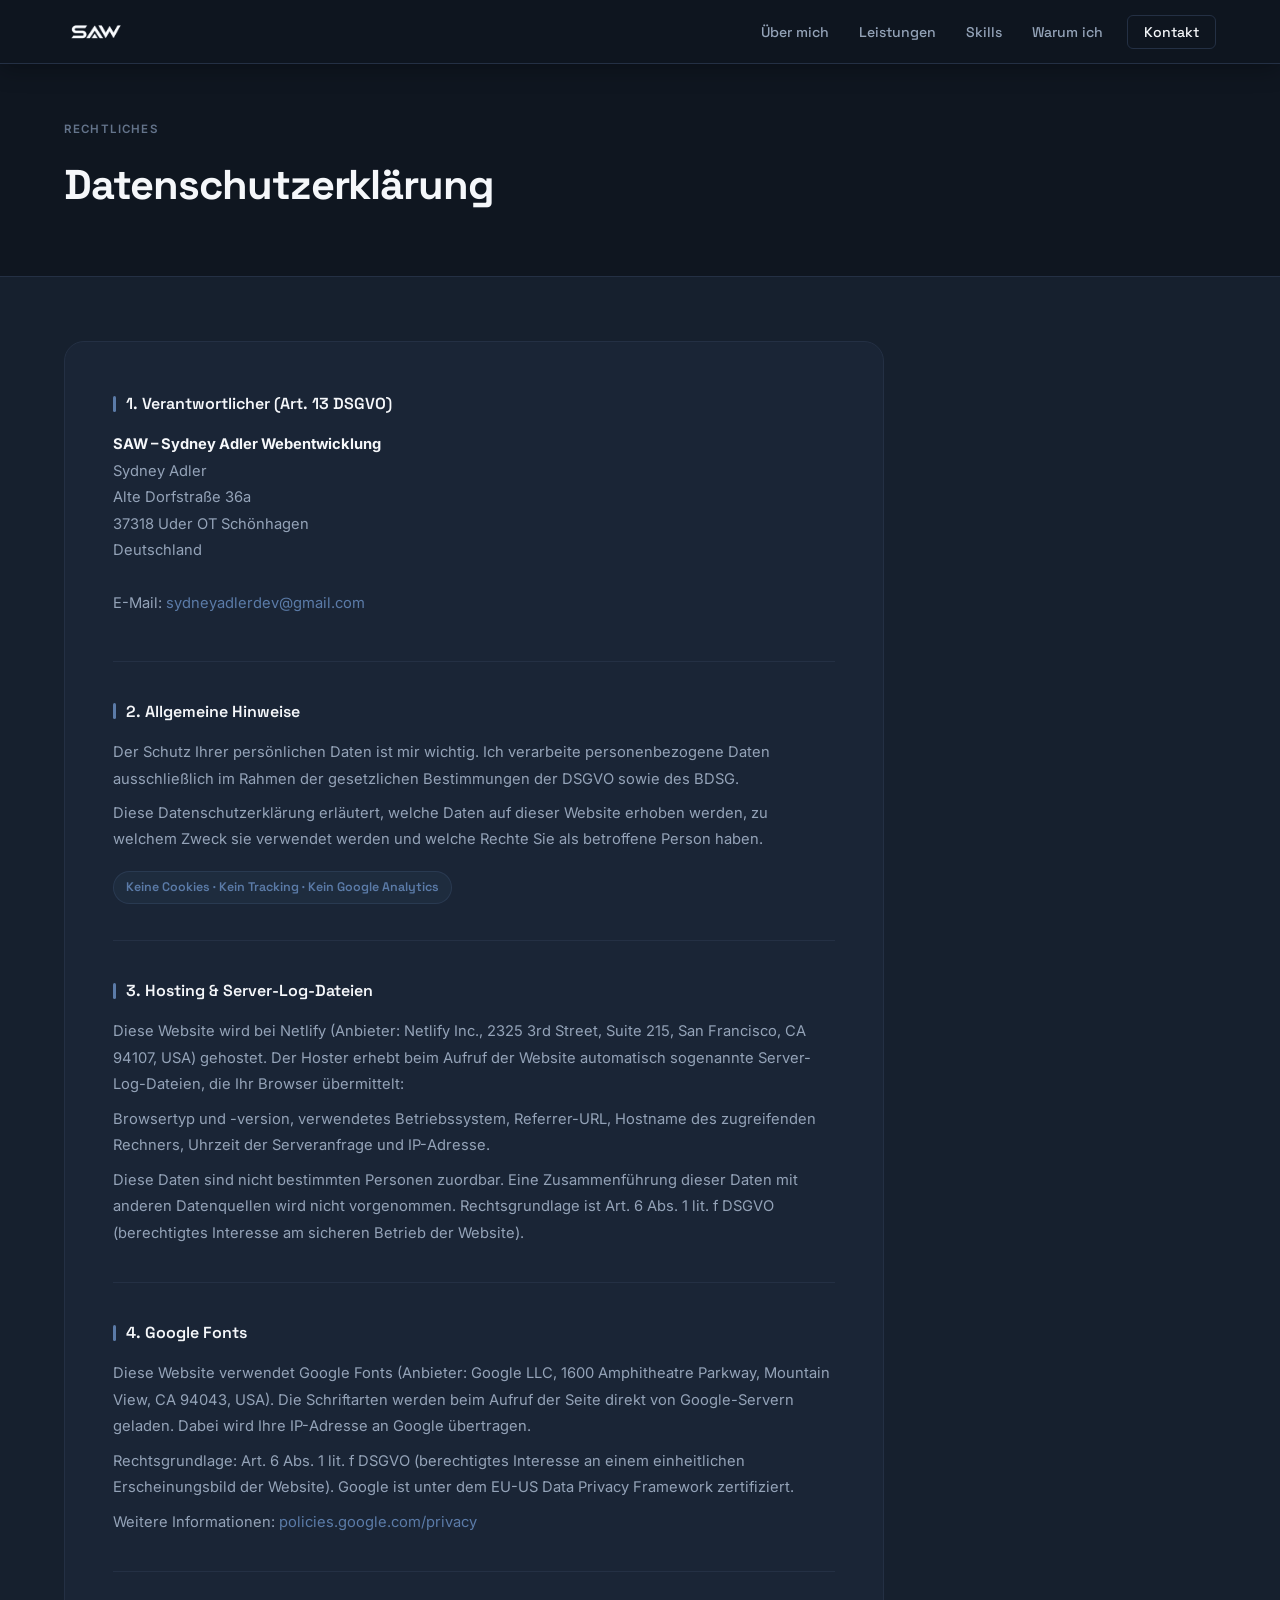
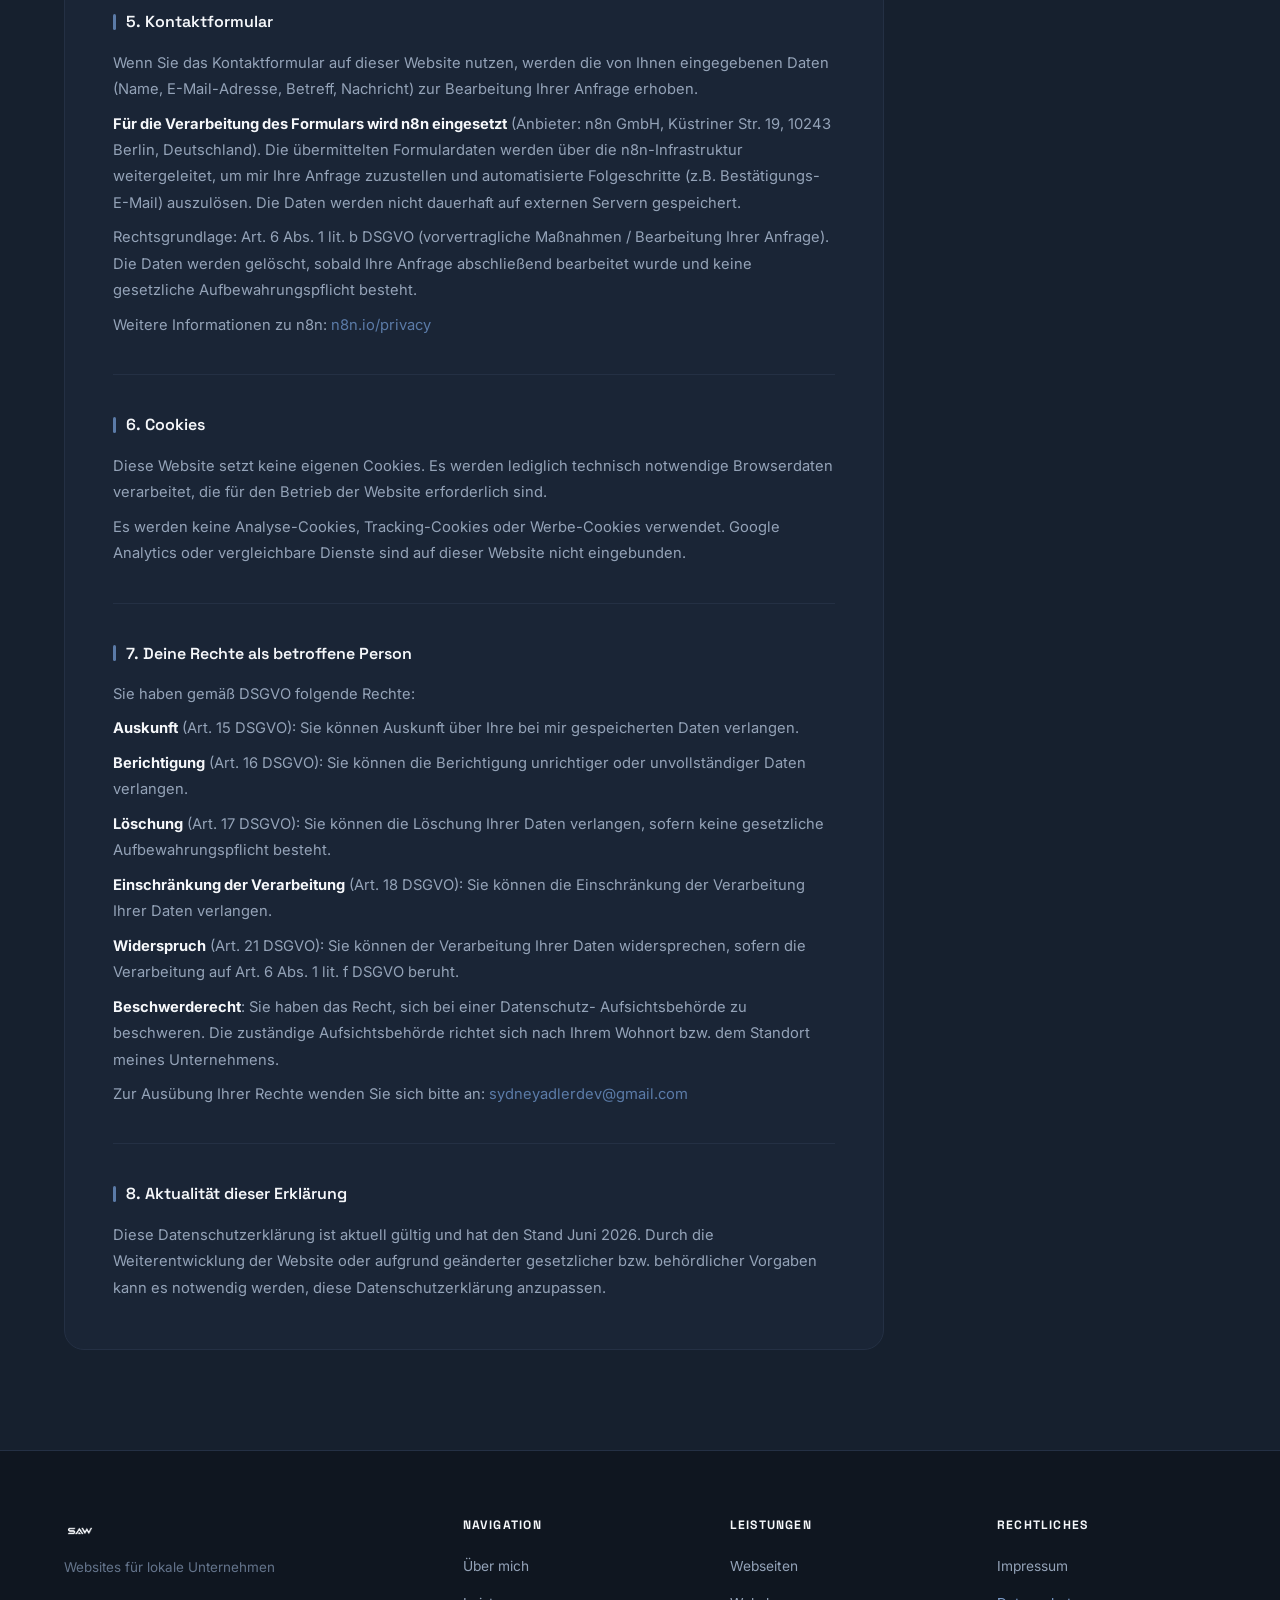
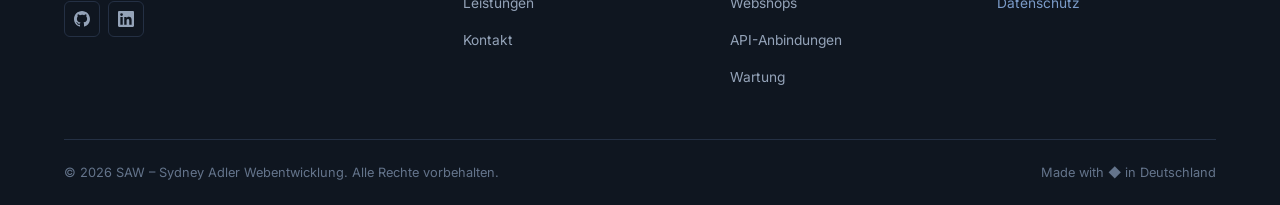
==== commit c349271e: "E-Mail von info@sydney-adler.com auf sydneyadlerdev@gmail.com aktualisiert Co-Authored-By: Claude So" ====
--- a/Portfolio/datenschutz.html
+++ b/Portfolio/datenschutz.html
@@ -68,7 +68,7 @@
             Alte Dorfstraße 36a<br />
             37318 Uder OT Schönhagen<br />
             Deutschland<br /><br />
-            E-Mail: <a href="mailto:info@sydney-adler.com">info@sydney-adler.com</a>
+            E-Mail: <a href="mailto:sydneyadlerdev@gmail.com">sydneyadlerdev@gmail.com</a>
           </address>
         </div>
 
@@ -194,7 +194,7 @@
           </p>
           <p>
             Zur Ausübung Ihrer Rechte wenden Sie sich bitte an:
-            <a href="mailto:info@sydney-adler.com">info@sydney-adler.com</a>
+            <a href="mailto:sydneyadlerdev@gmail.com">sydneyadlerdev@gmail.com</a>
           </p>
         </div>
 
--- a/Portfolio/style.css
+++ b/Portfolio/style.css
@@ -184,14 +184,18 @@
   z-index: 1000;
   height: calc(var(--navbar-height) + env(safe-area-inset-top, 0px));
   padding-top: env(safe-area-inset-top, 0px);
-  transition: background var(--transition), backdrop-filter var(--transition), border-color var(--transition);
-  border-bottom: 1px solid transparent;
+  transition: background var(--transition), backdrop-filter var(--transition), border-color var(--transition), box-shadow var(--transition);
+  background: rgba(15, 22, 32, 0.72);
+  backdrop-filter: blur(12px);
+  -webkit-backdrop-filter: blur(12px);
+  border-bottom: 1px solid rgba(255, 255, 255, 0.05);
 }
 .navbar.scrolled {
-  background: rgba(15, 22, 32, 0.85);
-  backdrop-filter: blur(16px);
-  -webkit-backdrop-filter: blur(16px);
+  background: rgba(15, 22, 32, 0.92);
+  backdrop-filter: blur(20px);
+  -webkit-backdrop-filter: blur(20px);
   border-bottom-color: var(--border);
+  box-shadow: 0 4px 24px rgba(0, 0, 0, 0.3);
 }
 
 .navbar__container {
@@ -213,7 +217,7 @@
 .navbar__logo:hover { opacity: 0.8; }
 
 .navbar__logo-img {
-  height: 40px;
+  height: 64px;
   width: auto;
   display: block;
 }
@@ -1371,6 +1375,8 @@
   .navbar__menu   { display: none; }
   .navbar__toggle { display: flex; }
 
+  .hero { align-items: flex-start; }
+  .hero__content { padding-top: 74px; }
   .hero__title   { font-size: clamp(2rem, 9vw, 3.2rem); }
   .hero__buttons { flex-direction: column; align-items: flex-start; }
   .hero__stats   { gap: 20px; }
@@ -1390,7 +1396,7 @@
 }
 
 @media (max-width: 480px) {
-  .container { padding: 0 16px; }
+  .container { padding-left: 16px; padding-right: 16px; }
   .section   { padding: 64px 0; }
   .skills__grid { grid-template-columns: 1fr; }
   .footer__grid { grid-template-columns: 1fr; }
